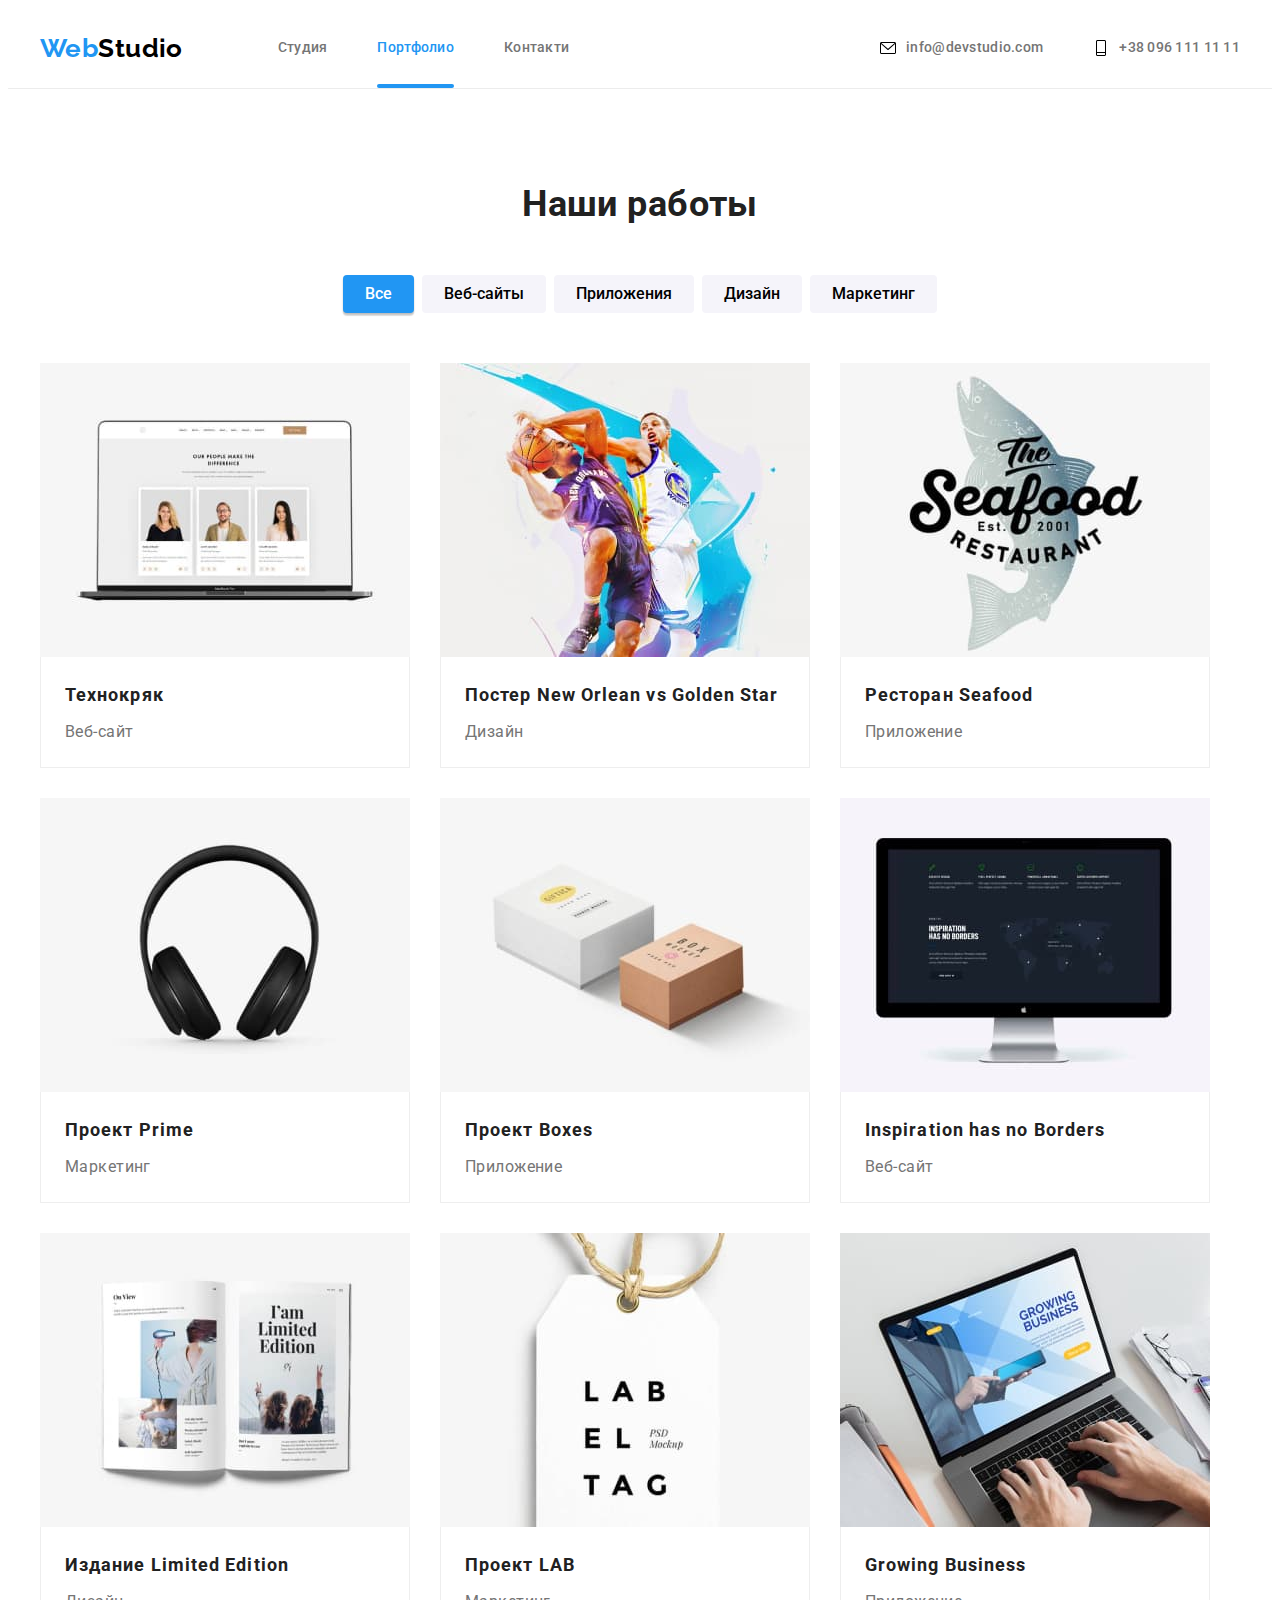
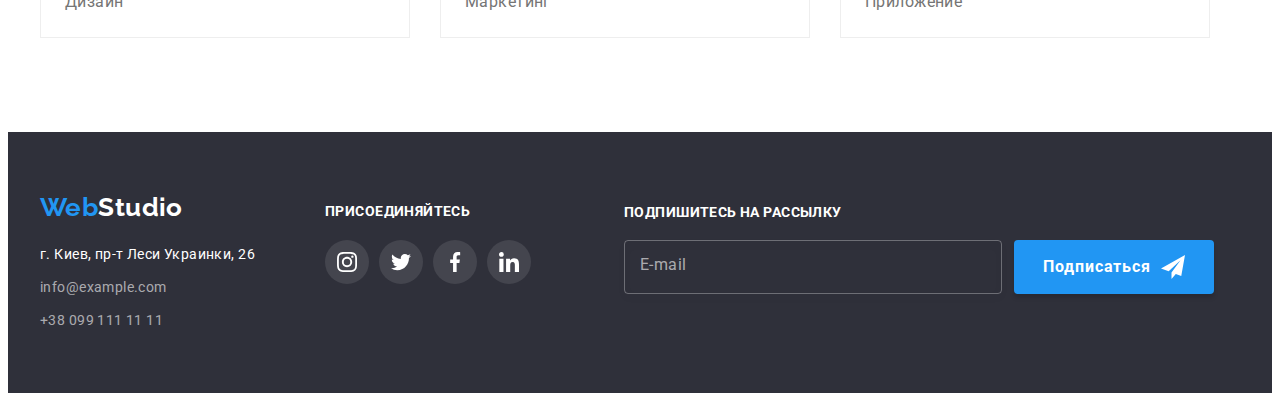
==== portfolio.html @ a78d9d76 "Initial commit" ====
<!DOCTYPE html>
<html lang="ru">
  <head>
    <meta charset="UTF-8" />
    <meta http-equiv="X-UA-Compatible" content="IE=edge" />
    <meta name="viewport" content="width=device-width, initial-scale=1.0" />
    <link rel="preconnect" href="https://fonts.googleapis.com" />
    <link rel="preconnect" href="https://fonts.gstatic.com" crossorigin />
    <link
      href="https://fonts.googleapis.com/css2?family=Raleway:wght@700&family=Roboto:wght@400;500;700;900&display=swap"
      rel="stylesheet"
    />
    <link
      rel="stylesheet"
      href="https://cdnjs.cloudflare.com/ajax/libs/modern-normalize/1.1.0/modern-normalize.min.css"
      integrity="sha512-wpPYUAdjBVSE4KJnH1VR1HeZfpl1ub8YT/NKx4PuQ5NmX2tKuGu6U/JRp5y+Y8XG2tV+wKQpNHVUX03MfMFn9Q=="
      crossorigin="anonymous"
      referrerpolicy="no-referrer"
    />
    <!-- <link rel="stylesheet" href="./css/style.css" /> -->
    <link rel="stylesheet" href="./css/main.min.css" />
    <title>Портфолио</title>
  </head>
  <body>
    <header class="header portfolio-header">
      <div class="container">
        <nav class="menu">
          <a href="./index.html" class="logo"><span class="logo__color">Web</span>Studio</a>
          <ul class="nav__list">
            <li class="nav__item">
              <a href="./index.html" class="nav__link">Студия</a>
            </li>
            <li class="nav__item">
              <a href="./portfolio.html" class="nav__link nav__link-current">Портфолио</a>
            </li>
            <li class="nav__item">
              <a href="/" class="nav__link">Контакти</a>
            </li>
          </ul>
        </nav>
        <ul class="contacts__list">
          <li class="contacts__item">
            <a href="mailto:info@devstudio.com" class="contacts__link">
              <svg class="contacts__icon" width="16" height="16">
                <use href="./images/icons.svg#mail"></use>
              </svg>
              info@devstudio.com
            </a>
          </li>
          <li class="contacts__item">
            <a href="tel:+380961111111" class="contacts__link">
              <svg class="contacts__icon" width="16" height="16">
                <use href="./images/icons.svg#phone"></use>
              </svg>
              +38 096 111 11 11
            </a>
          </li>
        </ul>
      </div>
    </header>
    <main>
      <section class="section portfolio">
        <div class="container">
          <h1 class="potfolio__title potfolio__title-visually-hidden">Наши работы</h1>
          <ul class="filter__list">
            <li class="filter__item">
              <button type="button" class="filter__button filter__button-active">Все</button>
            </li>
            <li class="filter__item">
              <button type="button" class="filter__button">Веб-сайты</button>
            </li>
            <li class="filter__item">
              <button type="button" class="filter__button">Приложения</button>
            </li>
            <li class="filter__item">
              <button type="button" class="filter__button">Дизайн</button>
            </li>
            <li class="filter__item">
              <button type="button" class="filter__button">Маркетинг</button>
            </li>
          </ul>
          <ul class="examples__list">
            <li class="examples__item">
              <a
                href="#"
                target="_blank"
                rel="noopener nofollow noreferrer"
                class="portfolio__link"
              >
                <div class="examples__thumb">
                  <img
                    class="examples__img"
                    src="./images/portfolio-example-item_1.jpg"
                    alt="Технокряк"
                    width="370"
                  />
                  <p class="examples__descr">
                    Ресурс предлагает комплексные предложения с разным уровнем функционала и
                    сервисов. Все это позволит посетителю получить исчерпывающие сведения о компании
                    или частном лице.
                  </p>
                </div>
                <div class="examples__footer">
                  <h2 class="examples__title">Технокряк</h2>
                  <p class="examples__text">Веб-сайт</p>
                </div>
              </a>
            </li>
            <li class="examples__item">
              <a
                href="#"
                target="_blank"
                rel="noopener nofollow noreferrer"
                class="portfolio__link"
              >
                <div class="examples__thumb">
                  <img
                    class="examples__img"
                    src="./images/portfolio-example-item_2.jpg"
                    alt="Постер New Orlean vs Golden Star"
                    width="370"
                  />
                  <p class="examples__descr">
                    Ресурс предлагает комплексные предложения с разным уровнем функционала и
                    сервисов. Все это позволит посетителю получить исчерпывающие сведения о компании
                    или частном лице.
                  </p>
                </div>
                <div class="examples__footer">
                  <h2 class="examples__title">Постер New Orlean vs Golden Star</h2>
                  <p class="examples__text">Дизайн</p>
                </div>
              </a>
            </li>
            <li class="examples__item">
              <a
                href="#"
                target="_blank"
                rel="noopener nofollow noreferrer"
                class="portfolio__link"
              >
                <div class="examples__thumb">
                  <img
                    class="examples__img"
                    src="./images/portfolio-example-item_3.jpg"
                    alt="Ресторан Seafood"
                    width="370"
                  />
                  <p class="examples__descr">
                    Ресурс предлагает комплексные предложения с разным уровнем функционала и
                    сервисов. Все это позволит посетителю получить исчерпывающие сведения о компании
                    или частном лице.
                  </p>
                </div>
                <div class="examples__footer">
                  <h2 class="examples__title">Ресторан Seafood</h2>
                  <p class="examples__text">Приложение</p>
                </div>
              </a>
            </li>
            <li class="examples__item">
              <a
                href="#"
                target="_blank"
                rel="noopener nofollow noreferrer"
                class="portfolio__link"
              >
                <div class="examples__thumb">
                  <img
                    class="examples__img"
                    src="./images/portfolio-example-item_4.jpg"
                    alt="Проект Prime"
                    width="370"
                  />
                  <p class="examples__descr">
                    Ресурс предлагает комплексные предложения с разным уровнем функционала и
                    сервисов. Все это позволит посетителю получить исчерпывающие сведения о компании
                    или частном лице.
                  </p>
                </div>
                <div class="examples__footer">
                  <h2 class="examples__title">Проект Prime</h2>
                  <p class="examples__text">Маркетинг</p>
                </div>
              </a>
            </li>
            <li class="examples__item">
              <a
                href="#"
                target="_blank"
                rel="noopener nofollow noreferrer"
                class="portfolio__link"
              >
                <div class="examples__thumb">
                  <img
                    class="examples__img"
                    src="./images/portfolio-example-item_5.jpg"
                    alt="Проект Boxes"
                    width="370"
                  />
                  <p class="examples__descr">
                    Ресурс предлагает комплексные предложения с разным уровнем функционала и
                    сервисов. Все это позволит посетителю получить исчерпывающие сведения о компании
                    или частном лице.
                  </p>
                </div>
                <div class="examples__footer">
                  <h2 class="examples__title">Проект Boxes</h2>
                  <p class="examples__text">Приложение</p>
                </div>
              </a>
            </li>
            <li class="examples__item">
              <a
                href="#"
                target="_blank"
                rel="noopener nofollow noreferrer"
                class="portfolio__link"
              >
                <div class="examples__thumb">
                  <img
                    class="examples__img"
                    src="./images/portfolio-example-item_6.jpg"
                    alt="Inspiration has no Borders"
                    width="370"
                  />
                  <p class="examples__descr">
                    Ресурс предлагает комплексные предложения с разным уровнем функционала и
                    сервисов. Все это позволит посетителю получить исчерпывающие сведения о компании
                    или частном лице.
                  </p>
                </div>
                <div class="examples__footer">
                  <h2 class="examples__title">Inspiration has no Borders</h2>
                  <p class="examples__text">Веб-сайт</p>
                </div>
              </a>
            </li>
            <li class="examples__item">
              <a
                href="#"
                target="_blank"
                rel="noopener nofollow noreferrer"
                class="portfolio__link"
              >
                <div class="examples__thumb">
                  <img
                    class="examples__img"
                    src="./images/portfolio-example-item_7.jpg"
                    alt="Издание Limited Edition"
                    width="370"
                  />
                  <p class="examples__descr">
                    Ресурс предлагает комплексные предложения с разным уровнем функционала и
                    сервисов. Все это позволит посетителю получить исчерпывающие сведения о компании
                    или частном лице.
                  </p>
                </div>
                <div class="examples__footer">
                  <h2 class="examples__title">Издание Limited Edition</h2>
                  <p class="examples__text">Дизайн</p>
                </div>
              </a>
            </li>
            <li class="examples__item">
              <a
                href="#"
                target="_blank"
                rel="noopener nofollow noreferrer"
                class="portfolio__link"
              >
                <div class="examples__thumb">
                  <img
                    class="examples__img"
                    src="./images/portfolio-example-item_8.jpg"
                    alt="Проект LAB"
                    width="370"
                  />
                  <p class="examples__descr">
                    Ресурс предлагает комплексные предложения с разным уровнем функционала и
                    сервисов. Все это позволит посетителю получить исчерпывающие сведения о компании
                    или частном лице.
                  </p>
                </div>
                <div class="examples__footer">
                  <h2 class="examples__title">Проект LAB</h2>
                  <p class="examples__text">Маркетинг</p>
                </div>
              </a>
            </li>
            <li class="examples__item">
              <a
                href="#"
                target="_blank"
                rel="noopener nofollow noreferrer"
                class="portfolio__link"
              >
                <div class="examples__thumb">
                  <img
                    class="examples__img"
                    src="./images/portfolio-example-item_9.jpg"
                    alt="Growing Business"
                    width="370"
                  />
                  <p class="examples__descr">
                    Ресурс предлагает комплексные предложения с разным уровнем функционала и
                    сервисов. Все это позволит посетителю получить исчерпывающие сведения о компании
                    или частном лице.
                  </p>
                </div>
                <div class="examples__footer">
                  <h2 class="examples__title">Growing Business</h2>
                  <p class="examples__text">Приложение</p>
                </div>
              </a>
            </li>
          </ul>
        </div>
      </section>
    </main>
    <footer class="footer">
      <div class="container">
        <div class="footer-address">
          <a href="./index.html" class="logo"><span class="logo__color">Web</span>Studio</a>
          <address>
            <ul class="footer-contacts__list">
              <li class="footer-contacts__item">
                <a
                  href="https://goo.gl/maps/piqngm7oDQpEDh6u6"
                  target="_blank"
                  rel="noopener nofollow noreferrer"
                  class="footer-contacts__link footer-contacts__link-address"
                >
                  г. Киев, пр-т Леси Украинки, 26</a
                >
              </li>
              <li class="footer-contacts__item">
                <a href="mailto:info@example.com" class="footer-contacts__link footer-mail link"
                  >info@example.com</a
                >
              </li>
              <li class="footer-contacts__item">
                <a href="tel:+380991111111" class="footer-contacts__link footer-phone link"
                  >+38 099 111 11 11</a
                >
              </li>
            </ul>
          </address>
        </div>
        <div class="footer-social">
          <h3 class="footer-social__title">Присоединяйтесь</h3>
          <ul class="footer-social__list">
            <li class="footer-social__item">
              <a
                href="#"
                class="footer-social__link"
                target="_blank"
                rel="noopener nofollow noreferrer"
              >
                <svg class="footer-social__icon" width="20" height="20">
                  <use href="./images/icons.svg#instagram"></use>
                </svg>
              </a>
            </li>
            <li class="footer-social__item">
              <a
                href="#"
                class="footer-social__link"
                target="_blank"
                rel="noopener nofollow noreferrer"
              >
                <svg class="footer-social__icon" width="20" height="20">
                  <use href="./images/icons.svg#twitter"></use>
                </svg>
              </a>
            </li>
            <li class="footer-social__item">
              <a
                href="#"
                class="footer-social__link"
                target="_blank"
                rel="noopener nofollow noreferrer"
              >
                <svg class="footer-social__icon" width="20" height="20">
                  <use href="./images/icons.svg#facebook"></use>
                </svg>
              </a>
            </li>
            <li class="footer-social__item">
              <a
                href="#"
                class="footer-social__link"
                target="_blank"
                rel="noopener nofollow noreferrer"
              >
                <svg class="footer-social__icon" width="20" height="20">
                  <use href="./images/icons.svg#linkedin"></use>
                </svg>
              </a>
            </li>
          </ul>
        </div>
        <div class="footer-subscribe">
          <h3 class="footer-subscribe__title">Подпишитесь на рассылку</h3>
          <form class="subscribe-form">
            <div class="subscribe-box">
              <input
                type="email"
                class="subscribe__input"
                placeholder=" "
                name="email"
                id="email"
                autocomplete="off"
              />
              <label for="email" class="subscribe__label">E-mail</label>
              <button class="subscribe__button" type="submit">
                <span class="subscribe__text">Подписаться</span>
                <svg class="subscribe__icon" width="24" height="24">
                  <use href="./images/icons.svg#telegram"></use>
                </svg>
              </button>
            </div>
          </form>
        </div>
      </div>
    </footer>
  </body>
</html>
---- css/style.css ----
:root {
  --primary-text-color: #212121;
  --secondary-text-color: #757575;
  --background-main-color: #fff;
  --accent-color: #2196f3;
  --white-color: #fff;
}

body {
  font-family: 'Roboto', sans-serif;
  font-size: 14px;
  line-height: 1.14;
  letter-spacing: 0.03em;
  color: var(--primary-text-color);
  background-color: var(--background-main-color);
}
.container {
  width: 1200px;
  padding: 0 15px;
  margin: 0 auto;
}
h1,
h2,
h3,
p,
ul {
  margin: 0;
  padding: 0;
}
img {
  display: block;
}
.link {
  text-decoration: none;
}
.list {
  list-style: none;
}
.btn {
  font-family: 'Roboto', sans-serif;
  font-weight: 700;
  font-size: 16px;
  line-height: 1.88;
  letter-spacing: 0.06em;

  color: var(--white-color);
  background-color: var(--accent-color);

  cursor: pointer;

  box-shadow: 0px 4px 4px rgba(0, 0, 0, 0.15);
  border-radius: 4px;
  border: none;
}
/**************** Header ***************/
.header > .container {
  display: flex;
}

.logo {
  font-family: 'Raleway', sans-serif;
  font-weight: 700;
  font-size: 26px;
  line-height: 1.19;
  color: #000000;
}

.logo span {
  color: var(--accent-color);
}

.menu,
.nav-menu,
.contacts {
  display: flex;
  align-items: center;
}

.contacts {
  margin-left: auto;
}

.nav-menu-item,
.contacts-item {
  list-style: none;
}

.nav-menu-item:not(:first-child),
.contacts-item:not(:first-child) {
  margin-left: 50px;
}

.nav-menu {
  margin-left: 95px;
}

.nav-menu-link {
  font-weight: 500;
  letter-spacing: 0.02em;
  color: inherit;

  display: inline-block;
  padding: 32px 0;
}

.nav-menu .link:hover,
.nav-menu .link:focus,
.contacts .link:hover,
.contacts .link:focus {
  color: var(--accent-color);
  transition: 250ms cubic-bezier(0.4, 0, 0.2, 1);
}
.nav-menu-link.current {
  position: relative;
}
.nav-menu-link.current::after {
  content: '';
  display: block;
  width: 100%;
  height: 4px;
  position: absolute;
  left: 0;
  bottom: 0;
  border-radius: 2px;
  background-color: var(--accent-color);
}

.contacts-link {
  font-weight: 500;
  letter-spacing: 0.02em;
  color: var(--secondary-text-color);

  display: inline-flex;
  padding: 32px 0;
}

.icon-contacts {
  width: 16px;
  height: 16px;
  margin-right: 10px;
}
.contacts .link:hover .icon-contacts,
.contacts .link:focus .icon-contacts {
  fill: var(--accent-color);
  transition: 250ms cubic-bezier(0.4, 0, 0.2, 1);
}

.nav-menu .current {
  color: var(--accent-color);
}
/*********************** Main-Studio ********************** */
.section {
  padding-top: 94px;
  padding-bottom: 94px;
}
/* **** Effective-solutions **** */
.effective-solutions {
  background: linear-gradient(to bottom, rgba(47, 48, 58, 0.4), rgba(47, 48, 58, 0.4)),
    url(../images/effective-solutions.jpg);
  background-repeat: no-repeat;
  background-size: cover;
  max-width: 1600px;

  text-align: center;

  margin: 0 auto;
  padding-top: 200px;
  padding-bottom: 200px;
}

.effective-solutions-title {
  font-weight: 900;
  font-size: 44px;
  line-height: 1.36;

  letter-spacing: 0.06em;
  text-transform: uppercase;

  color: var(--white-color);

  width: 693px;

  margin-bottom: 30px;
  margin-left: auto;
  margin-right: auto;
}

.effective-solutions-btn {
  padding: 10px 32px;
}

/********** our-peculiarities *********/

.visually-hidden {
  position: absolute;
  width: 1px;
  height: 1px;
  margin: -1px;
  border: 0;
  padding: 0;

  white-space: nowrap;
  clip-path: inset(100%);
  clip: rect(0 0 0 0);
  overflow: hidden;
}

.our-peculiarities-item {
  display: flex;
}

.peculiariti {
  list-style: none;
  width: calc((100% - 90px) / 4);
}
.peculiariti:not(:first-child) {
  margin-left: 30px;
}

.peculiariti-box {
  display: flex;
  height: 120px;
  justify-content: center;
  align-items: center;

  background-color: #f5f4fa;

  border-radius: 4px;

  margin-bottom: 30px;
}

.icon-peculiariti {
  width: 70px;
  height: 70px;
}

.peculiariti-title {
  font-size: 14px;
  text-transform: uppercase;

  margin-bottom: 10px;
}

.peculiariti-text {
  line-height: 1.71;
  color: var(--secondary-text-color);
}

/* ******** our-works ******** */
.our-works {
  padding-top: 0;
}

.section-title {
  font-size: 36px;
  line-height: 1.17;
  text-align: center;

  margin-bottom: 50px;
}

.our-works-example {
  list-style: none;
  display: flex;
}

.our-works-example-item {
  width: calc((100% - 60px) / 3);
  margin-right: 30px;
}

.our-works-example-item:nth-child(3n) {
  margin-right: 0;
}
.our-works-thumb {
  position: relative;
}

.our-works-descr {
  font-size: 14px;
  line-height: calc(16 / 14);
  text-align: center;
  text-transform: uppercase;
  padding-top: 27px;
  padding-bottom: 27px;
  color: var(--white-color);
  background-color: rgba(47, 48, 58, 0.8);
  position: absolute;
  width: 100%;
  left: 0;
  bottom: 0;
}

/* ********* our-team ******** */
.team-memders {
  display: flex;
}

.our-team {
  background-color: #f5f4fa;
}

.team-memders-item {
  text-align: center;

  background-color: var(--background-main-color);

  width: calc((100% - 90px) / 4);

  box-shadow: 0px 1px 3px rgba(0, 0, 0, 0.12), 0px 1px 1px rgba(0, 0, 0, 0.14),
    0px 2px 1px rgba(0, 0, 0, 0.2);
  border-radius: 0px 0px 4px 4px;
}

.team-memders-item:not(:first-child) {
  margin-left: 30px;
}

.team-members-item-footer {
  padding: 30px 0;
}

.team-member-name {
  font-weight: 500;
  font-size: 16px;
  line-height: 1.19;

  margin-bottom: 10px;
}

.team-member-profession {
  font-size: 16px;
  line-height: 1.19;
  color: var(--secondary-text-color);

  margin-bottom: 16px;
}

.team-member-social-list {
  display: flex;
  justify-content: center;

  list-style: none;
}

.social-network {
  width: 44px;
  height: 44px;

  border-radius: 50%;
}

.social-network:not(:first-child) {
  margin-left: 10px;
}
.social-network-link {
  display: inline-flex;
  padding: 12px;
  border-radius: inherit;
}

.icon-social-network {
  width: 20px;
  height: 20px;
  fill: #afb1b8;
}

.social-network:hover,
.social-network:focus {
  background-color: var(--accent-color);
  transition: 250ms cubic-bezier(0.4, 0, 0.2, 1);
}
.social-network:hover .icon-social-network,
.social-network:focus .icon-social-network {
  fill: var(--white-color);
  transition: 250ms cubic-bezier(0.4, 0, 0.2, 1);
}

/*************** regular-customers *******************/
.our-customers {
  display: flex;
  list-style: none;
}
.customer {
  border: 1px solid #afb1b8;
  border-radius: 4px;

  width: calc((100% - 150px) / 6);
  height: 92px;
}
.customer > .link {
  display: block;
  padding: 13px 32px;
}

.customer:hover,
.customer:focus {
  border-color: var(--accent-color);
}
.icon-customer {
  width: 106px;
  height: 60px;
  fill: #afb1b8;
}
.customer:hover .icon-customer,
.icon-customer:focus .icon-customer {
  fill: var(--accent-color);
}

.customer:not(:first-child) {
  margin-left: 30px;
}
/* *****************The end Main-studio ************ */

/* ***************** Main portfolio ******************** */
.portfolio-header {
  border-bottom: 1px solid #ececec;
}

.filter-buttons {
  list-style: none;
  display: flex;
  justify-content: center;

  margin-bottom: 50px;
}

.filter-buttons-item:not(:first-child) {
  margin-left: 8px;
}

.filter-button {
  font-family: 'Roboto', sans-serif;
  font-weight: 500;
  font-size: 16px;
  line-height: 1.6;

  background: #f5f4fa;
  border-radius: 4px;
  border: none;

  cursor: pointer;

  padding: 6px 22px;
}

.filter-button:hover,
.filter-buttons:focus {
  color: var(--white-color);
  background-color: var(--accent-color);

  box-shadow: 0px 3px 1px rgba(0, 0, 0, 0.1), 0px 1px 2px rgba(0, 0, 0, 0.08),
    0px 2px 2px rgba(0, 0, 0, 0.12);
  transition: 250ms cubic-bezier(0.4, 0, 0.2, 1);
}

.filter-button.active {
  color: var(--white-color);
  background-color: var(--accent-color);

  box-shadow: 0px 3px 1px rgba(0, 0, 0, 0.1), 0px 1px 2px rgba(0, 0, 0, 0.08),
    0px 2px 2px rgba(0, 0, 0, 0.12);
}

.portfolio-examples {
  list-style: none;

  display: flex;
  flex-wrap: wrap;
}

.portfolio-examples-item:not(:nth-child(3n + 1)) {
  margin-left: 30px;
}
.portfolio-examples-item:not(:nth-last-child(-n + 3)) {
  margin-bottom: 30px;
}

.portfolio-emamples-thumb {
  position: relative;
  overflow: hidden;
  pointer-events: none;
}

.portfolio-examples-descr {
  position: absolute;
  left: 0;
  bottom: 0;
  background: rgba(33, 150, 243, 0.9);
  padding: 63px 24px;

  font-size: 18px;
  line-height: calc(28 / 18);
  color: var(--white-color);

  transform: translateY(100%);
  transition: transform 250ms cubic-bezier(0.4, 0, 0.2, 1);
}

.portfolio-examples-item:hover .portfolio-examples-descr,
.portfolio-examples-item:focus .portfolio-examples-descr {
  transform: translateY(0);
  transition: transform 250ms cubic-bezier(0.4, 0, 0.2, 1);
}

.portfolio-example-item-footer {
  padding: 20px 24px;
  border-left: 1px solid #eeeeee;
  border-right: 1px solid #eeeeee;
  border-bottom: 1px solid #eeeeee;
}

.portfolio-examples-title {
  font-size: 18px;
  line-height: 2;
  letter-spacing: 0.06em;

  color: var(--primary-text-color);

  margin-bottom: 4px;
}
.portfolio-examples-text {
  font-size: 16px;
  line-height: 1.88;

  color: var(--secondary-text-color);
}
.portfolio-examples-item:hover,
.portfolio-examples-item:focus {
  box-shadow: 0px 1px 1px rgba(0, 0, 0, 0.12), 0px 4px 4px rgba(0, 0, 0, 0.06),
    1px 4px 6px rgba(0, 0, 0, 0.16);
  transition: 250ms cubic-bezier(0.4, 0, 0.2, 1);
}

/* ***************** The end Main-portfolio ************ */

/* ********************** Footer ******************** */
.footer {
  color: var(--white-color);
  background-color: #2f303a;

  padding-top: 60px;
  padding-bottom: 60px;
}
.footer-content {
  display: flex;
}

.footer .logo,
.footer .link {
  color: inherit;
}

.footer .logo {
  display: inline-block;
  margin-bottom: 20px;
}

.footer-contacts-item {
  font-style: normal;
  font-weight: 400;
  font-size: 14px;
  line-height: 1.71;
  list-style: none;

  margin-bottom: 9px;
}
.footer-contacts-item:last-child {
  margin-bottom: 0;
}

.footer-contacts-item .footer-mail,
.footer-contacts-item .footer-phone {
  color: rgba(255, 255, 255, 0.6);
}

.footer-contacts-item .footer-mail:hover,
.footer-contacts-item .footer-mail:focus,
.footer-contacts-item .footer-phone:hover,
.footer-contacts-item .footer-phone:focus {
  color: var(--accent-color);
  transition: 250ms cubic-bezier(0.4, 0, 0.2, 1);
}

.footer-social {
  margin-left: 70px;
}

.footer-social-title {
  font-size: 14px;
  line-height: 1.14;
  letter-spacing: 0.03em;
  text-transform: uppercase;

  margin-bottom: 20px;

  padding-top: 12px;
}

.footer-social-list {
  display: flex;
  list-style: none;
}

.footer-social-network {
  width: 44px;
  height: 44px;

  border-radius: 50%;

  background-color: rgba(255, 255, 255, 0.1);
}

.footer-social-network:hover,
.footer-social-network:focus {
  background-color: var(--accent-color);
  transition: 250ms cubic-bezier(0.4, 0, 0.2, 1);
}

.footer-social-network:not(:first-child) {
  margin-left: 10px;
}

.footer-social-link {
  display: inline-flex;
  padding: 12px;
  border-radius: inherit;
}
.icon-footer-social-newtork {
  width: 20px;
  height: 20px;
  fill: var(--white-color);
}

.footer-subscribe-title {
  margin-bottom: 20px;
  font-size: 14px;
  line-height: calc(16 / 14);
  text-transform: uppercase;
}
.subscribe-box {
  display: flex;
  position: relative;
}

.subscribe-label {
  position: absolute;
  top: 15px;
  left: 16px;
  font-size: 16px;
  line-height: 1.25;

  color: rgba(255, 255, 255, 0.6);

  transition: transform 250ms cubic-bezier(0.4, 0, 0.2, 1);
}

.subscribe-form-input {
  border: 1px solid rgba(255, 255, 255, 0.3);
  filter: drop-shadow(0px 4px 4px rgba(0, 0, 0, 0.15));
  border-radius: 4px;

  background-color: transparent;
  width: 358px;
  height: 50px;
  padding-left: 16px;
  color: rgba(255, 255, 255, 0.6);
  outline: none;
}
.subscribe-form-input:focus + .subscribe-label,
.subscribe-form-input:not(:placeholder-shown) + .subscribe-label {
  transform: translate(-16px, -35px);
  transition: transform 250ms cubic-bezier(0.4, 0, 0.2, 1);
}
.subscribe-form-button {
  display: flex;
  justify-content: center;
  align-items: center;

  width: 200px;
  margin-left: 12px;
}
.subscribe-form-icon {
  margin-left: 10px;
  fill: currentColor;
}

/* ------------- Modal ----------- */
.backdrop {
  position: fixed;
  top: 0;
  left: 0;
  width: 100%;
  height: 100%;

  background-color: rgba(0, 0, 0, 0.2);

  transition: 500ms cubic-bezier(0.4, 0, 0.2, 1);
}

.backdrop.is-hidden {
  opacity: 0;
  pointer-events: none;
  visibility: hidden;

  transition: 500ms cubic-bezier(0.4, 0, 0.2, 1);
}
.backdrop.is-hidden .modal {
  transform: translate(-50%, -50%) scale(1.2);
  transition: transform 500ms cubic-bezier(0.4, 0, 0.2, 1);
}
.modal {
  position: absolute;
  top: 50%;
  left: 50%;
  transform: translate(-50%, -50%) scale(1);
  width: 528px;

  background: var(--background-main-color);
  box-shadow: 0px 1px 3px rgba(0, 0, 0, 0.12), 0px 1px 1px rgba(0, 0, 0, 0.14),
    0px 2px 1px rgba(0, 0, 0, 0.2);

  border-radius: 4px;

  transition: transform 500ms cubic-bezier(0.4, 0, 0.2, 1);
  padding: 40px;
}

.close-btn {
  position: absolute;
  right: 8px;
  top: 8px;

  padding: 6px;

  border: 1px solid rgba(0, 0, 0, 0.1);
  border-radius: 50%;
  cursor: pointer;
}
.close-btn:hover,
.close-btn:focus {
  border-color: var(--accent-color);
  fill: var(--accent-color);
  transition: 250ms cubic-bezier(0.4, 0, 0.2, 1);
}
.form-title {
  font-weight: 700;
  font-size: 20px;
  line-height: 23px;
  text-align: center;
  letter-spacing: 0.03em;

  color: #212121;
  margin-bottom: 12px;
}
.form-list {
  display: flex;
  flex-direction: column;
  row-gap: 10px;
}

.form-label {
  font-weight: 400;
  font-size: 12px;
  line-height: calc(14 / 12);
  letter-spacing: 0.01em;

  color: var(--secondary-text-color);
}
.label-text {
  display: block;
  margin-bottom: 4px;
}
.form-item-box {
  position: relative;
}
.form-input {
  outline: none;
  width: 100%;

  color: var(--secondary-text-color);

  border: 1px solid rgba(33, 33, 33, 0.2);
  border-radius: 4px;
  padding-left: 35px;
}

.form-input:focus {
  border-color: var(--accent-color);
}
.form-input:focus + .input-icon {
  fill: var(--accent-color);
}

.form-item-box input {
  height: 40px;
}
.input-icon {
  position: absolute;
  top: 11px;
  left: 12px;
}
.form-textarea {
  padding: 12px 16px;
}
.label-checkbox {
  display: flex;
  align-items: center;

  font-size: 14px;
  line-height: 1.71;

  color: var(--secondary-text-color);

  margin-bottom: 30px;
}
.checkbox-icon {
  display: inline-block;
  width: 16px;
  height: 15px;

  border: 2px solid var(--primary-text-color);
  border-radius: 2px;

  margin-right: 8px;
}
.checkbox-item:checked + .checkbox-icon {
  background-color: var(--accent-color);
  background-image: url(../images/check.svg);
  border-color: var(--accent-color);

  /* ------- або з цими стилями------ */
  /* background-repeat: no-repeat; */
  /* background-position: top 2px left 2px; */
  /* /* background-origin: border-box; */
}

.modal-btn {
  display: block;
  padding: 10px 55px;
  margin: 0 auto;
}
.checkbox-link {
  display: inline-block;
  margin-left: 4px;

  color: var(--accent-color);
}
---- css/main.min.css ----
.modal-form__btn-submit,.subscribe__button,.solutions__btn{font-family:"Roboto",sans-serif;font-weight:700;font-size:16px;line-height:1.88;letter-spacing:.06em;color:#fff;background-color:#2196f3;cursor:pointer;box-shadow:0px 4px 4px rgba(0,0,0,.15);border-radius:4px;border:none}.footer .logo,.logo{font-family:"Raleway",sans-serif;font-weight:700;font-size:26px;line-height:1.19;color:#000}.label-checkbox__item-visually-hidden,.peculiarities__title-visually-hidden{position:absolute;width:1px;height:1px;margin:-1px;border:0;padding:0;white-space:nowrap;clip-path:inset(100%);clip:rect(0 0 0 0);overflow:hidden}h1,h2,h3,p,ul{margin:0;padding:0}img{display:block}ul,a{text-decoration:none}ul{list-style:none}body{font-family:"Roboto",sans-serif;font-size:14px;line-height:1.14;letter-spacing:.03em;color:#212121;background-color:#fff}.container{width:1200px;padding:0 15px;margin:0 auto}.section{padding-top:94px;padding-bottom:94px}.header>.container{display:flex}.logo__color{color:#2196f3}.menu,.nav__list,.contacts__list{display:flex;align-items:center}.nav__list,.contacts__list{gap:50px}.nav__list{margin-left:95px}.contacts__list{margin-left:auto}.nav__link,.contacts__link{font-weight:500;letter-spacing:.02em;color:#757575;display:inline-flex;padding:32px 0;transition:color 250ms cubic-bezier(0.4, 0, 0.2, 1)}.nav__link:hover,.nav__link:focus,.contacts__link:hover,.contacts__link:focus{color:#2196f3}.nav__link:hover .contacts__icon,.nav__link:focus .contacts__icon,.contacts__link:hover .contacts__icon,.contacts__link:focus .contacts__icon{fill:currentColor}.nav__link-current{position:relative;color:#2196f3}.nav__link-current::after{content:"";display:block;width:100%;height:4px;position:absolute;left:0;bottom:0;border-radius:2px;background-color:#2196f3}.contacts__icon{margin-right:10px;transition:fill 250ms cubic-bezier(0.4, 0, 0.2, 1)}.solutions{background:linear-gradient(to bottom, rgba(47, 48, 58, 0.4), rgba(47, 48, 58, 0.4)),url(../images/effective-solutions.jpg);background-repeat:no-repeat;background-size:cover;max-width:1600px;text-align:center;margin:0 auto;padding-top:200px;padding-bottom:200px}.solutions__title{font-weight:900;font-size:44px;line-height:1.36;letter-spacing:.06em;text-transform:uppercase;color:#fff;width:693px;margin-bottom:30px;margin-left:auto;margin-right:auto}.solutions__btn{padding:10px 32px}.peculiarities__list{display:flex;gap:30px}.peculiarities__item{width:calc((100% - 90px)/4)}.peculiarities__box{display:flex;height:120px;justify-content:center;align-items:center;background-color:#f5f4fa;border-radius:4px;margin-bottom:30px}.peculiarities__icon{width:70px;height:70px}.peculiarities__subtitle{font-size:14px;text-transform:uppercase;margin-bottom:10px}.peculiarities__text{line-height:1.71;color:#757575}.works{padding-top:0}.works__title{font-size:36px;line-height:1.17;text-align:center;margin-bottom:50px}.works__list{display:flex;gap:30px}.works__item{width:calc((100% - 60px)/3)}.works__thumb{position:relative}.works__descr{font-size:14px;line-height:1.1428571429;text-align:center;text-transform:uppercase;padding-top:27px;padding-bottom:27px;color:#fff;background-color:rgba(47,48,58,.8);position:absolute;width:100%;left:0;bottom:0}.team{background-color:#f5f4fa}.team__title{font-size:36px;line-height:1.17;text-align:center;margin-bottom:50px}.team__list{display:flex;gap:30px}.team__item{text-align:center;background-color:#fff;width:calc((100% - 90px)/4);box-shadow:0px 1px 3px rgba(0,0,0,.12),0px 1px 1px rgba(0,0,0,.14),0px 2px 1px rgba(0,0,0,.2);border-radius:0px 0px 4px 4px}.team__footer{padding:30px 0}.team__name{font-weight:500;font-size:16px;line-height:1.19;margin-bottom:10px}.team__profession{font-size:16px;line-height:1.19;color:#757575;margin-bottom:16px}.social__list{display:flex;justify-content:center;gap:10px}.social__item{display:flex}.social__link{display:inline-flex;justify-content:center;align-items:center;width:44px;height:44px;border-radius:50%;transition:background-color 250ms cubic-bezier(0.4, 0, 0.2, 1)}.social__link:hover,.social__link:focus{background-color:#2196f3}.social__link:hover .social__icon,.social__link:focus .social__icon{fill:#fff}.social__icon{fill:#afb1b8;transition:fill 250ms cubic-bezier(0.4, 0, 0.2, 1)}.customers{display:flex}.customers__title{font-size:36px;line-height:1.17;text-align:center;margin-bottom:50px}.customers__list{display:flex;gap:30px}.customers__item{width:calc((100% - 150px)/6)}.customers__link{display:block;padding:13px 32px;border:1px solid #afb1b8;border-radius:4px;transition:border-color 250ms cubic-bezier(0.4, 0, 0.2, 1)}.customers__link:hover{border-color:#2196f3}.customers__link:hover .customers__icon{fill:#2196f3}.customers__icon{width:106px;height:60px;fill:#afb1b8;transition:fill 250ms cubic-bezier(0.4, 0, 0.2, 1)}.footer{color:#fff;background-color:#2f303a;padding-top:60px;padding-bottom:60px}.footer>.container{display:flex}.footer .logo{display:inline-block;margin-bottom:20px;color:inherit}address{font-style:normal}.footer-contacts__item{font-style:normal;font-weight:400;font-size:14px;line-height:1.71;list-style:none;margin-bottom:9px}.footer-contacts__item:last-child{margin-bottom:0}.footer-contacts__link{color:rgba(255,255,255,.6)}.footer-contacts__link-address{color:inherit}.footer-social{margin-left:70px}.footer-social__title{font-size:14px;line-height:1.14;letter-spacing:.03em;text-transform:uppercase;margin-bottom:20px;padding-top:12px}.footer-social__list{display:flex;gap:10px}.footer-social__link{display:inline-flex;width:44px;height:44px;justify-content:center;align-items:center;border-radius:50%;background-color:rgba(255,255,255,.1);transition:background-color 250ms cubic-bezier(0.4, 0, 0.2, 1)}.footer-social__link:hover,.footer-social__link:focus{background-color:#2196f3}.footer-social__icon{width:20px;height:20px;fill:#fff}.footer-subscribe{margin-left:93px;padding-top:12px}.footer-subscribe__title{margin-bottom:20px;font-size:14px;line-height:1.1428571429;text-transform:uppercase}.subscribe-box{display:flex;position:relative}.subscribe__input{border:1px solid rgba(255,255,255,.3);filter:drop-shadow(0px 4px 4px rgba(0, 0, 0, 0.15));border-radius:4px;background-color:rgba(0,0,0,0);width:358px;height:50px;padding-left:16px;color:rgba(255,255,255,.6);outline:none}.subscribe__input:focus+.subscribe__label,.subscribe__input:not(:placeholder-shown)+.subscribe__label{transform:translate(-16px, -35px)}.subscribe__label{position:absolute;top:15px;left:16px;font-size:16px;line-height:1.25;color:rgba(255,255,255,.6);transition:transform 250ms cubic-bezier(0.4, 0, 0.2, 1)}.subscribe__button{display:flex;justify-content:center;align-items:center;width:200px;margin-left:12px}.subscribe__icon{margin-left:10px;fill:currentColor}.backdrop{position:fixed;top:0;left:0;width:100%;height:100%;background-color:rgba(0,0,0,.2);transition:background-color 250ms cubic-bezier(0.4, 0, 0.2, 1),opacity 250ms cubic-bezier(0.4, 0, 0.2, 1),visibility 250ms cubic-bezier(0.4, 0, 0.2, 1)}.backdrop.is-hidden{opacity:0;pointer-events:none;visibility:hidden}.backdrop.is-hidden .modal{transform:translate(-50%, -50%) scale(1.2)}.modal{position:absolute;top:50%;left:50%;transform:translate(-50%, -50%) scale(1);width:528px;background:#fff;box-shadow:0px 1px 3px rgba(0,0,0,.12),0px 1px 1px rgba(0,0,0,.14),0px 2px 1px rgba(0,0,0,.2);border-radius:4px;padding:40px;transition:transform 250ms cubic-bezier(0.4, 0, 0.2, 1)}.modal__btn-close{position:absolute;right:8px;top:8px;padding:6px;border:1px solid rgba(0,0,0,.1);border-radius:50%;cursor:pointer;transition:border-color 250ms cubic-bezier(0.4, 0, 0.2, 1),fill 250ms cubic-bezier(0.4, 0, 0.2, 1)}.modal__btn-close:hover,.modal__btn-close:focus{border-color:#2196f3;fill:#2196f3}.form__title{font-weight:700;font-size:20px;line-height:23px;text-align:center;letter-spacing:.03em;color:#212121;margin-bottom:12px}.modal-form__list{display:flex;flex-direction:column;row-gap:10px}.modal-form__label{font-weight:400;font-size:12px;line-height:1.1666666667;letter-spacing:.01em;color:#757575}.modal-label__text{display:block;margin-bottom:4px}.modal-form__item-box{display:block;position:relative}.modal-form__input,.modal-form__textarea{outline:none;width:100%;height:40px;color:#757575;border:1px solid rgba(33,33,33,.2);border-radius:4px;padding-left:35px;transition:border-color #2196f3,fill #2196f3}.modal-form__input:focus,.modal-form__input:focus+.modal-form__icon,.modal-form__textarea:focus,.modal-form__textarea:focus+.modal-form__icon{border-color:#2196f3;fill:#2196f3}.modal-form__icon{position:absolute;top:11px;left:12px}.modal-form__textarea{padding:12px 16px;height:120px}.label-checkbox{display:flex;align-items:center;justify-content:center;font-size:14px;line-height:1.71;color:#757575;margin-bottom:30px}.label-checkbox__icon{display:inline-block;width:16px;height:15px;border:2px solid #212121;border-radius:2px;margin-right:8px}.label-checkbox__item:checked+.label-checkbox__icon{background-color:#2196f3;background-image:url(../images/check.svg);border-color:#2196f3}.label-checkbox__link{display:inline-block;margin-left:4px;color:#2196f3;text-decoration:underline}.modal-form__btn-submit{display:block;padding:10px 55px;margin:0 auto}.portfolio{border-top:1px solid #ececec}.potfolio__title{font-size:36px;line-height:1.17;text-align:center;margin-bottom:50px}.filter__list{list-style:none;display:flex;justify-content:center;gap:8px;margin-bottom:50px}.filter__button{font-family:"Roboto",sans-serif;font-weight:500;font-size:16px;line-height:1.6;background:#f5f4fa;border-radius:4px;border:none;cursor:pointer;padding:6px 22px}.filter__button:hover,.filter__button:focus{color:#fff;background-color:#2196f3;box-shadow:0px 3px 1px rgba(0,0,0,.1),0px 1px 2px rgba(0,0,0,.08),0px 2px 2px rgba(0,0,0,.12);transition:color 250ms cubic-bezier(0.4, 0, 0.2, 1),background-color 250ms cubic-bezier(0.4, 0, 0.2, 1)}.filter__button-active{color:#fff;background-color:#2196f3;box-shadow:0px 3px 1px rgba(0,0,0,.1),0px 1px 2px rgba(0,0,0,.08),0px 2px 2px rgba(0,0,0,.12)}.examples__list{display:flex;flex-wrap:wrap;gap:30px}.examples__item{transition:box-shadow 250ms cubic-bezier(0.4, 0, 0.2, 1)}.examples__item:hover,.examples__item:focus{box-shadow:0px 1px 1px rgba(0,0,0,.12),0px 4px 4px rgba(0,0,0,.06),1px 4px 6px rgba(0,0,0,.16);transition:box-shadow 250ms cubic-bezier(0.4, 0, 0.2, 1)}.examples__item:hover .examples__descr,.examples__item:focus .examples__descr{transform:translateY(0);transition:transform 250ms cubic-bezier(0.4, 0, 0.2, 1)}.examples__thumb{position:relative;overflow:hidden;pointer-events:none}.examples__descr{position:absolute;left:0;bottom:0;background:rgba(33,150,243,.9);padding:63px 24px;font-size:18px;line-height:1.5555555556;color:#fff;transform:translateY(101%);transition:transform 250ms cubic-bezier(0.4, 0, 0.2, 1)}.examples__footer{padding:20px 24px;border-left:1px solid #eee;border-right:1px solid #eee;border-bottom:1px solid #eee}.examples__title{font-size:18px;line-height:2;letter-spacing:.06em;color:#212121;margin-bottom:4px}.examples__text{font-size:16px;line-height:1.88;color:#757575}/*# sourceMappingURL=main.min.css.map */
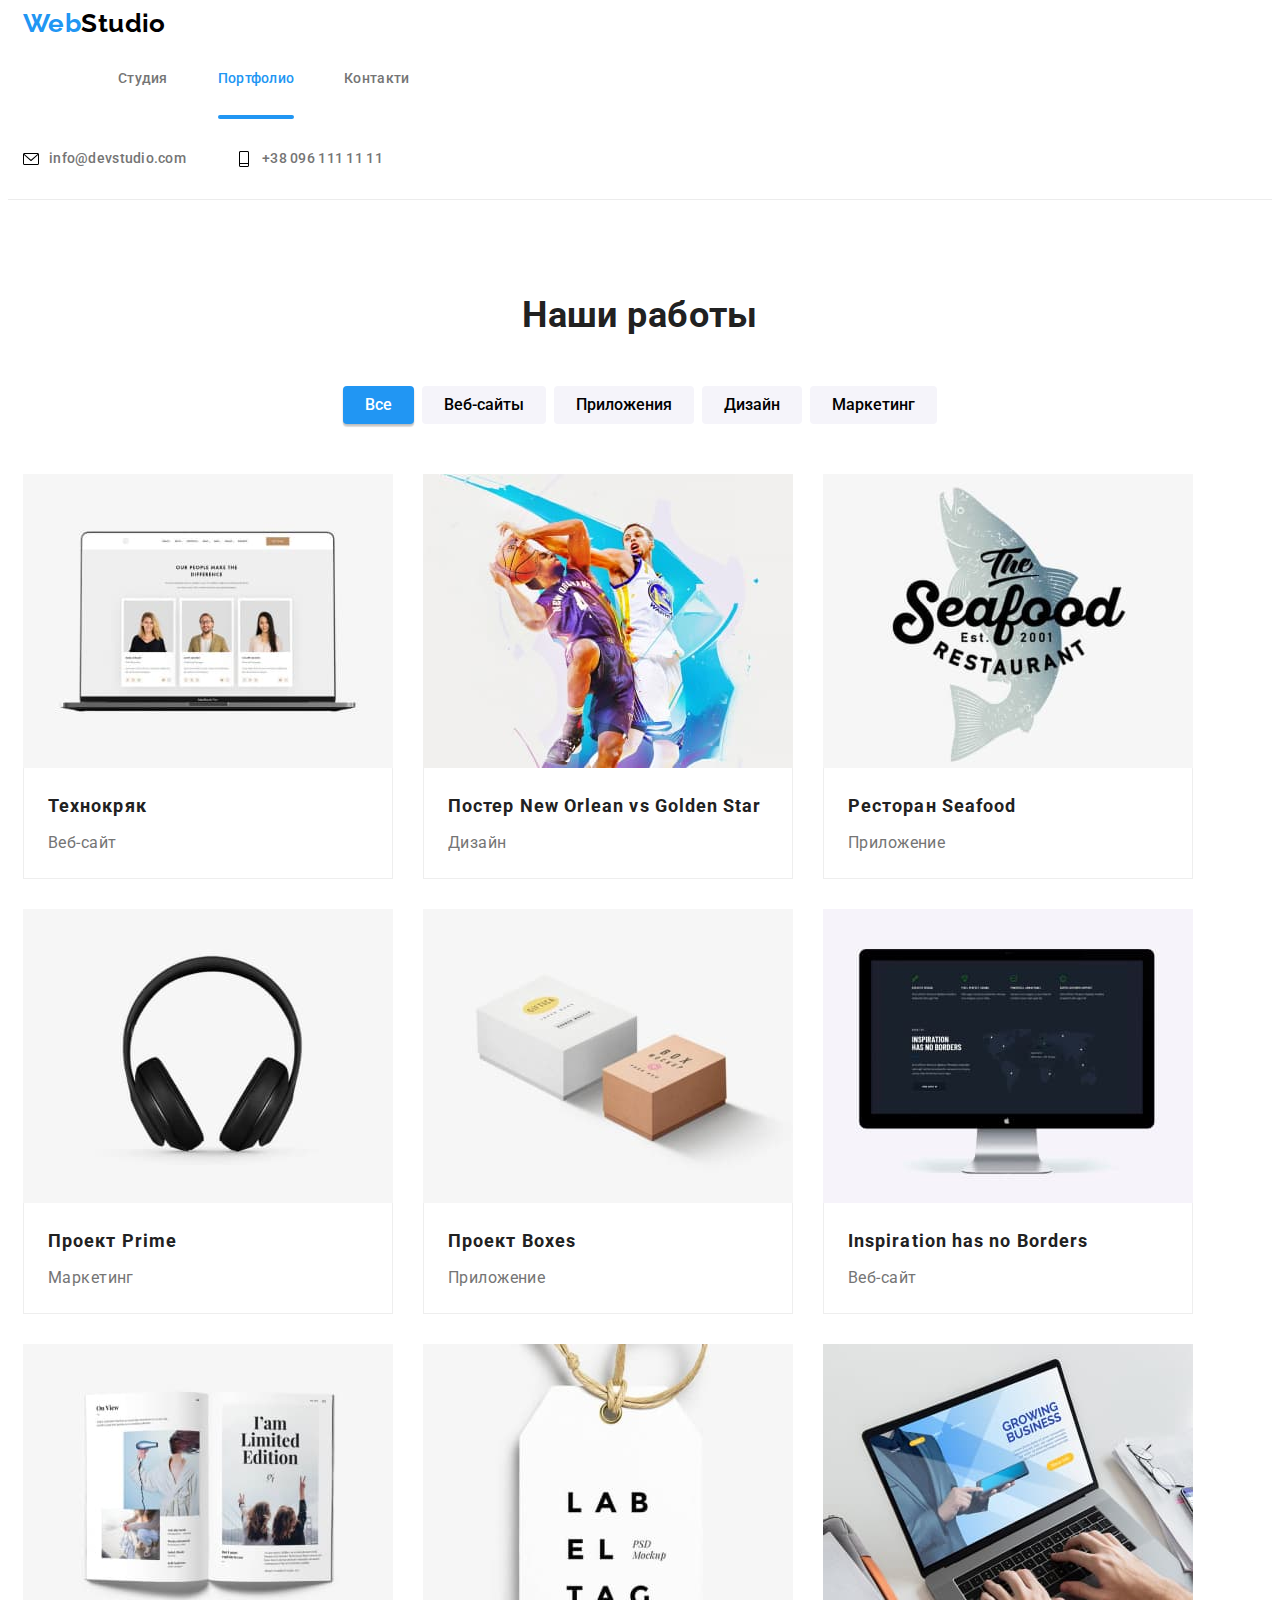
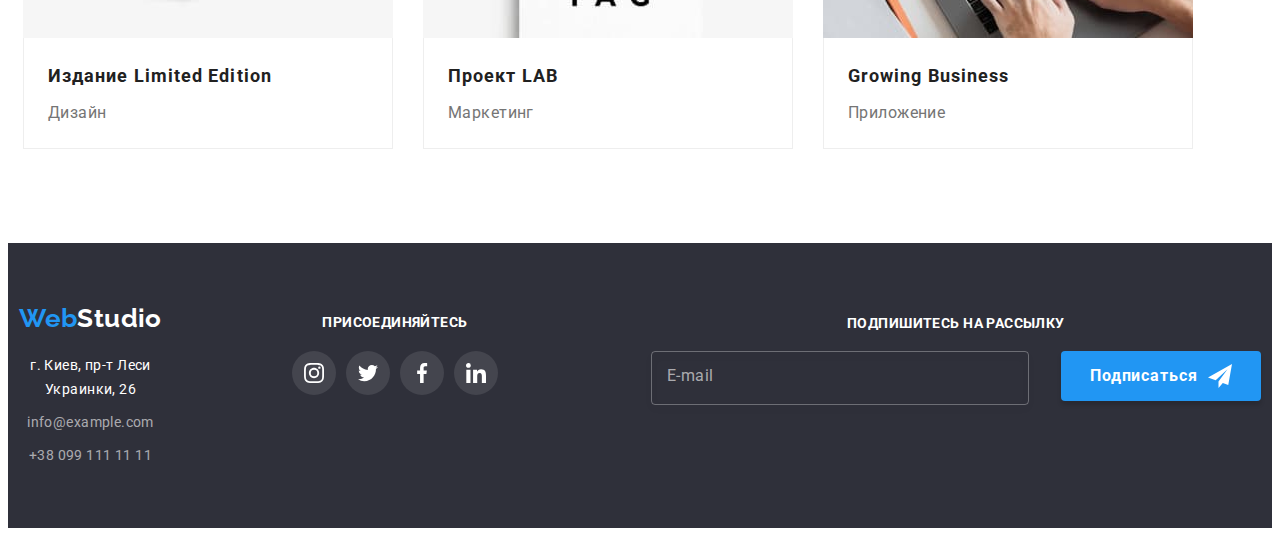
==== commit e5d75427: "add some classes and ruls for media screen" ====
--- a/portfolio.html
+++ b/portfolio.html
@@ -319,9 +319,11 @@
       </section>
     </main>
     <footer class="footer">
-      <div class="container">
+      <div class="container footer__container">
         <div class="footer-address">
-          <a href="./index.html" class="logo"><span class="logo__color">Web</span>Studio</a>
+          <a href="./index.html" class="logo footer__logo"
+            ><span class="logo__color">Web</span>Studio</a
+          >
           <address>
             <ul class="footer-contacts__list">
               <li class="footer-contacts__item">
--- a/css/main.min.css
+++ b/css/main.min.css
@@ -1 +1 @@
-.modal-form__btn-submit,.subscribe__button,.solutions__btn{font-family:"Roboto",sans-serif;font-weight:700;font-size:16px;line-height:1.88;letter-spacing:.06em;color:#fff;background-color:#2196f3;cursor:pointer;box-shadow:0px 4px 4px rgba(0,0,0,.15);border-radius:4px;border:none}.footer .logo,.logo{font-family:"Raleway",sans-serif;font-weight:700;font-size:26px;line-height:1.19;color:#000}.label-checkbox__item-visually-hidden,.peculiarities__title-visually-hidden{position:absolute;width:1px;height:1px;margin:-1px;border:0;padding:0;white-space:nowrap;clip-path:inset(100%);clip:rect(0 0 0 0);overflow:hidden}h1,h2,h3,p,ul{margin:0;padding:0}img{display:block}ul,a{text-decoration:none}ul{list-style:none}body{font-family:"Roboto",sans-serif;font-size:14px;line-height:1.14;letter-spacing:.03em;color:#212121;background-color:#fff}.container{width:1200px;padding:0 15px;margin:0 auto}.section{padding-top:94px;padding-bottom:94px}.header>.container{display:flex}.logo__color{color:#2196f3}.menu,.nav__list,.contacts__list{display:flex;align-items:center}.nav__list,.contacts__list{gap:50px}.nav__list{margin-left:95px}.contacts__list{margin-left:auto}.nav__link,.contacts__link{font-weight:500;letter-spacing:.02em;color:#757575;display:inline-flex;padding:32px 0;transition:color 250ms cubic-bezier(0.4, 0, 0.2, 1)}.nav__link:hover,.nav__link:focus,.contacts__link:hover,.contacts__link:focus{color:#2196f3}.nav__link:hover .contacts__icon,.nav__link:focus .contacts__icon,.contacts__link:hover .contacts__icon,.contacts__link:focus .contacts__icon{fill:currentColor}.nav__link-current{position:relative;color:#2196f3}.nav__link-current::after{content:"";display:block;width:100%;height:4px;position:absolute;left:0;bottom:0;border-radius:2px;background-color:#2196f3}.contacts__icon{margin-right:10px;transition:fill 250ms cubic-bezier(0.4, 0, 0.2, 1)}.solutions{background:linear-gradient(to bottom, rgba(47, 48, 58, 0.4), rgba(47, 48, 58, 0.4)),url(../images/effective-solutions.jpg);background-repeat:no-repeat;background-size:cover;max-width:1600px;text-align:center;margin:0 auto;padding-top:200px;padding-bottom:200px}.solutions__title{font-weight:900;font-size:44px;line-height:1.36;letter-spacing:.06em;text-transform:uppercase;color:#fff;width:693px;margin-bottom:30px;margin-left:auto;margin-right:auto}.solutions__btn{padding:10px 32px}.peculiarities__list{display:flex;gap:30px}.peculiarities__item{width:calc((100% - 90px)/4)}.peculiarities__box{display:flex;height:120px;justify-content:center;align-items:center;background-color:#f5f4fa;border-radius:4px;margin-bottom:30px}.peculiarities__icon{width:70px;height:70px}.peculiarities__subtitle{font-size:14px;text-transform:uppercase;margin-bottom:10px}.peculiarities__text{line-height:1.71;color:#757575}.works{padding-top:0}.works__title{font-size:36px;line-height:1.17;text-align:center;margin-bottom:50px}.works__list{display:flex;gap:30px}.works__item{width:calc((100% - 60px)/3)}.works__thumb{position:relative}.works__descr{font-size:14px;line-height:1.1428571429;text-align:center;text-transform:uppercase;padding-top:27px;padding-bottom:27px;color:#fff;background-color:rgba(47,48,58,.8);position:absolute;width:100%;left:0;bottom:0}.team{background-color:#f5f4fa}.team__title{font-size:36px;line-height:1.17;text-align:center;margin-bottom:50px}.team__list{display:flex;gap:30px}.team__item{text-align:center;background-color:#fff;width:calc((100% - 90px)/4);box-shadow:0px 1px 3px rgba(0,0,0,.12),0px 1px 1px rgba(0,0,0,.14),0px 2px 1px rgba(0,0,0,.2);border-radius:0px 0px 4px 4px}.team__footer{padding:30px 0}.team__name{font-weight:500;font-size:16px;line-height:1.19;margin-bottom:10px}.team__profession{font-size:16px;line-height:1.19;color:#757575;margin-bottom:16px}.social__list{display:flex;justify-content:center;gap:10px}.social__item{display:flex}.social__link{display:inline-flex;justify-content:center;align-items:center;width:44px;height:44px;border-radius:50%;transition:background-color 250ms cubic-bezier(0.4, 0, 0.2, 1)}.social__link:hover,.social__link:focus{background-color:#2196f3}.social__link:hover .social__icon,.social__link:focus .social__icon{fill:#fff}.social__icon{fill:#afb1b8;transition:fill 250ms cubic-bezier(0.4, 0, 0.2, 1)}.customers{display:flex}.customers__title{font-size:36px;line-height:1.17;text-align:center;margin-bottom:50px}.customers__list{display:flex;gap:30px}.customers__item{width:calc((100% - 150px)/6)}.customers__link{display:block;padding:13px 32px;border:1px solid #afb1b8;border-radius:4px;transition:border-color 250ms cubic-bezier(0.4, 0, 0.2, 1)}.customers__link:hover{border-color:#2196f3}.customers__link:hover .customers__icon{fill:#2196f3}.customers__icon{width:106px;height:60px;fill:#afb1b8;transition:fill 250ms cubic-bezier(0.4, 0, 0.2, 1)}.footer{color:#fff;background-color:#2f303a;padding-top:60px;padding-bottom:60px}.footer>.container{display:flex}.footer .logo{display:inline-block;margin-bottom:20px;color:inherit}address{font-style:normal}.footer-contacts__item{font-style:normal;font-weight:400;font-size:14px;line-height:1.71;list-style:none;margin-bottom:9px}.footer-contacts__item:last-child{margin-bottom:0}.footer-contacts__link{color:rgba(255,255,255,.6)}.footer-contacts__link-address{color:inherit}.footer-social{margin-left:70px}.footer-social__title{font-size:14px;line-height:1.14;letter-spacing:.03em;text-transform:uppercase;margin-bottom:20px;padding-top:12px}.footer-social__list{display:flex;gap:10px}.footer-social__link{display:inline-flex;width:44px;height:44px;justify-content:center;align-items:center;border-radius:50%;background-color:rgba(255,255,255,.1);transition:background-color 250ms cubic-bezier(0.4, 0, 0.2, 1)}.footer-social__link:hover,.footer-social__link:focus{background-color:#2196f3}.footer-social__icon{width:20px;height:20px;fill:#fff}.footer-subscribe{margin-left:93px;padding-top:12px}.footer-subscribe__title{margin-bottom:20px;font-size:14px;line-height:1.1428571429;text-transform:uppercase}.subscribe-box{display:flex;position:relative}.subscribe__input{border:1px solid rgba(255,255,255,.3);filter:drop-shadow(0px 4px 4px rgba(0, 0, 0, 0.15));border-radius:4px;background-color:rgba(0,0,0,0);width:358px;height:50px;padding-left:16px;color:rgba(255,255,255,.6);outline:none}.subscribe__input:focus+.subscribe__label,.subscribe__input:not(:placeholder-shown)+.subscribe__label{transform:translate(-16px, -35px)}.subscribe__label{position:absolute;top:15px;left:16px;font-size:16px;line-height:1.25;color:rgba(255,255,255,.6);transition:transform 250ms cubic-bezier(0.4, 0, 0.2, 1)}.subscribe__button{display:flex;justify-content:center;align-items:center;width:200px;margin-left:12px}.subscribe__icon{margin-left:10px;fill:currentColor}.backdrop{position:fixed;top:0;left:0;width:100%;height:100%;background-color:rgba(0,0,0,.2);transition:background-color 250ms cubic-bezier(0.4, 0, 0.2, 1),opacity 250ms cubic-bezier(0.4, 0, 0.2, 1),visibility 250ms cubic-bezier(0.4, 0, 0.2, 1)}.backdrop.is-hidden{opacity:0;pointer-events:none;visibility:hidden}.backdrop.is-hidden .modal{transform:translate(-50%, -50%) scale(1.2)}.modal{position:absolute;top:50%;left:50%;transform:translate(-50%, -50%) scale(1);width:528px;background:#fff;box-shadow:0px 1px 3px rgba(0,0,0,.12),0px 1px 1px rgba(0,0,0,.14),0px 2px 1px rgba(0,0,0,.2);border-radius:4px;padding:40px;transition:transform 250ms cubic-bezier(0.4, 0, 0.2, 1)}.modal__btn-close{position:absolute;right:8px;top:8px;padding:6px;border:1px solid rgba(0,0,0,.1);border-radius:50%;cursor:pointer;transition:border-color 250ms cubic-bezier(0.4, 0, 0.2, 1),fill 250ms cubic-bezier(0.4, 0, 0.2, 1)}.modal__btn-close:hover,.modal__btn-close:focus{border-color:#2196f3;fill:#2196f3}.form__title{font-weight:700;font-size:20px;line-height:23px;text-align:center;letter-spacing:.03em;color:#212121;margin-bottom:12px}.modal-form__list{display:flex;flex-direction:column;row-gap:10px}.modal-form__label{font-weight:400;font-size:12px;line-height:1.1666666667;letter-spacing:.01em;color:#757575}.modal-label__text{display:block;margin-bottom:4px}.modal-form__item-box{display:block;position:relative}.modal-form__input,.modal-form__textarea{outline:none;width:100%;height:40px;color:#757575;border:1px solid rgba(33,33,33,.2);border-radius:4px;padding-left:35px;transition:border-color #2196f3,fill #2196f3}.modal-form__input:focus,.modal-form__input:focus+.modal-form__icon,.modal-form__textarea:focus,.modal-form__textarea:focus+.modal-form__icon{border-color:#2196f3;fill:#2196f3}.modal-form__icon{position:absolute;top:11px;left:12px}.modal-form__textarea{padding:12px 16px;height:120px}.label-checkbox{display:flex;align-items:center;justify-content:center;font-size:14px;line-height:1.71;color:#757575;margin-bottom:30px}.label-checkbox__icon{display:inline-block;width:16px;height:15px;border:2px solid #212121;border-radius:2px;margin-right:8px}.label-checkbox__item:checked+.label-checkbox__icon{background-color:#2196f3;background-image:url(../images/check.svg);border-color:#2196f3}.label-checkbox__link{display:inline-block;margin-left:4px;color:#2196f3;text-decoration:underline}.modal-form__btn-submit{display:block;padding:10px 55px;margin:0 auto}.portfolio{border-top:1px solid #ececec}.potfolio__title{font-size:36px;line-height:1.17;text-align:center;margin-bottom:50px}.filter__list{list-style:none;display:flex;justify-content:center;gap:8px;margin-bottom:50px}.filter__button{font-family:"Roboto",sans-serif;font-weight:500;font-size:16px;line-height:1.6;background:#f5f4fa;border-radius:4px;border:none;cursor:pointer;padding:6px 22px}.filter__button:hover,.filter__button:focus{color:#fff;background-color:#2196f3;box-shadow:0px 3px 1px rgba(0,0,0,.1),0px 1px 2px rgba(0,0,0,.08),0px 2px 2px rgba(0,0,0,.12);transition:color 250ms cubic-bezier(0.4, 0, 0.2, 1),background-color 250ms cubic-bezier(0.4, 0, 0.2, 1)}.filter__button-active{color:#fff;background-color:#2196f3;box-shadow:0px 3px 1px rgba(0,0,0,.1),0px 1px 2px rgba(0,0,0,.08),0px 2px 2px rgba(0,0,0,.12)}.examples__list{display:flex;flex-wrap:wrap;gap:30px}.examples__item{transition:box-shadow 250ms cubic-bezier(0.4, 0, 0.2, 1)}.examples__item:hover,.examples__item:focus{box-shadow:0px 1px 1px rgba(0,0,0,.12),0px 4px 4px rgba(0,0,0,.06),1px 4px 6px rgba(0,0,0,.16);transition:box-shadow 250ms cubic-bezier(0.4, 0, 0.2, 1)}.examples__item:hover .examples__descr,.examples__item:focus .examples__descr{transform:translateY(0);transition:transform 250ms cubic-bezier(0.4, 0, 0.2, 1)}.examples__thumb{position:relative;overflow:hidden;pointer-events:none}.examples__descr{position:absolute;left:0;bottom:0;background:rgba(33,150,243,.9);padding:63px 24px;font-size:18px;line-height:1.5555555556;color:#fff;transform:translateY(101%);transition:transform 250ms cubic-bezier(0.4, 0, 0.2, 1)}.examples__footer{padding:20px 24px;border-left:1px solid #eee;border-right:1px solid #eee;border-bottom:1px solid #eee}.examples__title{font-size:18px;line-height:2;letter-spacing:.06em;color:#212121;margin-bottom:4px}.examples__text{font-size:16px;line-height:1.88;color:#757575}/*# sourceMappingURL=main.min.css.map */+.modal-form__btn-submit,.subscribe__button,.solutions__btn{font-family:"Roboto",sans-serif;font-weight:700;font-size:16px;line-height:1.88;letter-spacing:.06em;color:#fff;background-color:#2196f3;cursor:pointer;box-shadow:0px 4px 4px rgba(0,0,0,.15);border-radius:4px;border:none}.footer__logo,.logo{font-family:"Raleway",sans-serif;font-weight:700;font-size:26px;line-height:1.19;color:#000}.label-checkbox__item-visually-hidden,.peculiarities__title-visually-hidden{position:absolute;width:1px;height:1px;margin:-1px;border:0;padding:0;white-space:nowrap;clip-path:inset(100%);clip:rect(0 0 0 0);overflow:hidden}.customers__title,.team__title{font-size:28px;line-height:1.1785714286;text-align:center;margin-bottom:30px}h1,h2,h3,p,ul{margin:0;padding:0}img{display:block}ul,a{text-decoration:none}ul{list-style:none}body{font-family:"Roboto",sans-serif;font-size:14px;line-height:1.14;letter-spacing:.03em;color:#212121;background-color:#fff}.container{padding:0 15px;margin:0 auto}@media screen and (max-width: 768px){.container{max-width:480px}}.section{padding-top:60px;padding-bottom:60px}@media screen and (min-width: 1200px){.section{padding-top:94px;padding-bottom:94px}}.header__container{display:flex}@media screen and (max-width: 480px){.header__container{max-width:480px}}@media screen and (min-width: 768px){.header__container{width:768px}}.logo__color{color:#2196f3}@media screen and (max-width: 768px){.logo{display:block;padding:16px 0 16px 0}}.nav__list,.contacts__list{display:none}@media screen and (min-width: 768px){.nav__list,.contacts__list{display:flex;align-items:center}}.nav__list,.contacts__list{gap:50px}.nav__list{margin-left:95px}.contacts__list{margin-left:auto}.nav__link,.contacts__link{font-weight:500;letter-spacing:.02em;color:#757575;display:inline-flex;padding:32px 0;transition:color 250ms cubic-bezier(0.4, 0, 0.2, 1)}.nav__link:hover,.nav__link:focus,.contacts__link:hover,.contacts__link:focus{color:#2196f3}.nav__link:hover .contacts__icon,.nav__link:focus .contacts__icon,.contacts__link:hover .contacts__icon,.contacts__link:focus .contacts__icon{fill:currentColor}.nav__link-current{position:relative;color:#2196f3}.nav__link-current::after{content:"";display:block;width:100%;height:4px;position:absolute;left:0;bottom:0;border-radius:2px;background-color:#2196f3}.contacts__icon{margin-right:10px;transition:fill 250ms cubic-bezier(0.4, 0, 0.2, 1)}.solutions{background:linear-gradient(to bottom, rgba(47, 48, 58, 0.4), rgba(47, 48, 58, 0.4)),url("../images/efective-solutions/effective-solutions480.jpg");background-size:cover;background-repeat:no-repeat;margin:0 auto;text-align:center}@media(min-device-pixel-ratio: 2),(min-resolution: 192dpi),(min-resolution: 2dppx){.solutions{background-image:linear-gradient(to bottom, rgba(47, 48, 58, 0.4), rgba(47, 48, 58, 0.4)),url("../images/efective-solutions/effective-solutions480@2x.jpg")}}@media screen and (min-width: 768px){.solutions{background:linear-gradient(to bottom, rgba(47, 48, 58, 0.4), rgba(47, 48, 58, 0.4)),url("../images/efective-solutions/effective-solutions.jpg");max-width:1600px;padding-top:200px;padding-bottom:200px}}.solutions__title{font-weight:900;font-size:26px;line-height:1.62;letter-spacing:.06em;text-transform:uppercase;color:#fff;margin-bottom:30px;margin-left:auto;margin-right:auto}@media screen and (min-width: 768px){.solutions__title{width:360px}}@media screen and (min-width: 1200px){.solutions__title{font-size:44px;line-height:1.36;width:693px}}.solutions__btn{padding:10px 32px}@media screen and (min-widht: 768px){.peculiarities__list{display:flex;gap:30px}}@media screen and (max-width: 768px){.peculiarities__item:not(:last-child){margin-bottom:30px}}@media screen and (min-widht: 1200px){.peculiarities__item{width:calc((100% - 90px)/4)}}.peculiarities__box{display:flex;height:120px;justify-content:center;align-items:center;background-color:#f5f4fa;border-radius:4px;margin-bottom:30px}.peculiarities__icon{width:70px;height:70px}.peculiarities__subtitle{font-size:14px;text-transform:uppercase;margin-bottom:10px}.peculiarities__text{line-height:1.71;color:#757575}.works{display:none;padding-top:0}@media screen and (min-width: 1200px){.works{display:block}}.works__title{font-size:36px;line-height:1.17;text-align:center;margin-bottom:50px}.works__list{display:flex;gap:30px}.works__item{width:calc((100% - 60px)/3)}.works__thumb{position:relative}.works__descr{font-size:14px;line-height:1.1428571429;text-align:center;text-transform:uppercase;padding-top:27px;padding-bottom:27px;color:#fff;background-color:rgba(47,48,58,.8);position:absolute;width:100%;left:0;bottom:0}.team{background-color:#f5f4fa}@media screen and (min-width: 1200px){.team__title{font-size:36px;line-height:1.17;margin-bottom:50px}}.team__list{display:flex;gap:30px;flex-direction:column}@media screen and (min-width: 768px){.team__list{flex-direction:row}}.team__item{text-align:center;background-color:#fff;width:100%;box-shadow:0px 1px 3px rgba(0,0,0,.12),0px 1px 1px rgba(0,0,0,.14),0px 2px 1px rgba(0,0,0,.2);border-radius:0px 0px 4px 4px}@media screen and (min-width: 768px){.team__item{width:calc((100% - 30px)/2)}}@media screen and (min-width: 1200px){.team__item{width:calc((100% - 90px)/4)}}.team__footer{padding:30px 0}.team__name{font-weight:500;font-size:16px;line-height:1.19;margin-bottom:10px}.team__profession{font-size:16px;line-height:1.19;color:#757575;margin-bottom:16px}.social__list{display:flex;justify-content:center;gap:10px}.social__item{display:flex}.social__link{display:inline-flex;justify-content:center;align-items:center;width:44px;height:44px;border-radius:50%;transition:background-color 250ms cubic-bezier(0.4, 0, 0.2, 1)}.social__link:hover,.social__link:focus{background-color:#2196f3}.social__link:hover .social__icon,.social__link:focus .social__icon{fill:#fff}.social__icon{fill:#afb1b8;transition:fill 250ms cubic-bezier(0.4, 0, 0.2, 1)}.customers{display:flex}@media screen and (min-width: 1200px){.customers__title{font-size:36px;line-height:1.17;margin-bottom:50px}}.customers__list{display:flex;gap:30px;flex-wrap:wrap}.customers__item{width:calc((100% - 30px)/2)}@media screen and (min-width: 768px){.customers__item{width:calc((100% - 60px)/3)}}@media screen and (min-width: 1200px){.customers__item{width:calc((100% - 150px)/6)}}.customers__link{display:flex;justify-content:center;padding:13px 32px;border:1px solid #afb1b8;border-radius:4px;transition:border-color 250ms cubic-bezier(0.4, 0, 0.2, 1)}.customers__link:hover{border-color:#2196f3}.customers__link:hover .customers__icon{fill:#2196f3}.customers__icon{width:106px;height:60px;fill:#afb1b8;transition:fill 250ms cubic-bezier(0.4, 0, 0.2, 1)}.footer{color:#fff;background-color:#2f303a;padding-top:60px;padding-bottom:60px}.footer__container{display:flex;gap:60px;flex-direction:column;justify-content:center}@media screen and (min-width: 768px){.footer__container{flex-direction:row}}.footer__logo{display:inline-block;margin-bottom:20px;color:inherit}.footer-address{text-align:center}address{font-style:normal}.footer-contacts__item{font-style:normal;font-weight:400;font-size:14px;line-height:1.71;list-style:none;margin-bottom:9px}.footer-contacts__item:last-child{margin-bottom:0}.footer-contacts__link{color:rgba(255,255,255,.6)}.footer-contacts__link-address{color:inherit}.footer-social{text-align:center}@media screen and (min-width: 1200px){.footer-social{margin-left:70px}}.footer-social__title{font-size:14px;line-height:1.14;letter-spacing:.03em;text-transform:uppercase;margin-bottom:20px;padding-top:12px}.footer-social__list{display:flex;gap:10px;justify-content:center}.footer-social__link{display:inline-flex;width:44px;height:44px;justify-content:center;align-items:center;border-radius:50%;background-color:rgba(255,255,255,.1);transition:background-color 250ms cubic-bezier(0.4, 0, 0.2, 1)}.footer-social__link:hover,.footer-social__link:focus{background-color:#2196f3}.footer-social__icon{width:20px;height:20px;fill:#fff}.footer-subscribe{padding-top:12px;text-align:center}@media screen and (min-width: 1200px){.footer-subscribe{margin-left:93px}}.footer-subscribe__title{margin-bottom:20px;font-size:14px;line-height:1.1428571429;text-transform:uppercase}.subscribe-box{display:flex;position:relative;flex-direction:column;gap:20px}@media screen and (min-width: 1200px){.subscribe-box{flex-direction:row}}.subscribe__input{border:1px solid rgba(255,255,255,.3);filter:drop-shadow(0px 4px 4px rgba(0, 0, 0, 0.15));border-radius:4px;background-color:rgba(0,0,0,0);width:100%;height:50px;padding-left:16px;color:rgba(255,255,255,.6);outline:none}.subscribe__input:focus+.subscribe__label,.subscribe__input:not(:placeholder-shown)+.subscribe__label{transform:translate(-16px, -35px)}@media screen and (min-width: 768px){.subscribe__input{width:450px}}@media screen and (min-width: 1200px){.subscribe__input{width:358px}}.subscribe__label{position:absolute;top:15px;left:16px;font-size:16px;line-height:1.25;color:rgba(255,255,255,.6);transition:transform 250ms cubic-bezier(0.4, 0, 0.2, 1)}.subscribe__button{display:flex;justify-content:center;align-items:center;width:200px;height:50px;margin:0 auto}@media screen and (min-width: 1200px){.subscribe__button{margin-left:12px}}.subscribe__icon{margin-left:10px;fill:currentColor}.backdrop{position:fixed;top:0;left:0;width:100%;height:100%;background-color:rgba(0,0,0,.2);transition:background-color 250ms cubic-bezier(0.4, 0, 0.2, 1),opacity 250ms cubic-bezier(0.4, 0, 0.2, 1),visibility 250ms cubic-bezier(0.4, 0, 0.2, 1)}.backdrop.is-hidden{opacity:0;pointer-events:none;visibility:hidden}.backdrop.is-hidden .modal{transform:translate(-50%, -50%) scale(1.2)}.modal{position:absolute;top:50%;left:50%;transform:translate(-50%, -50%) scale(1);width:100%;background:#fff;box-shadow:0px 1px 3px rgba(0,0,0,.12),0px 1px 1px rgba(0,0,0,.14),0px 2px 1px rgba(0,0,0,.2);border-radius:4px;padding:40px;transition:transform 250ms cubic-bezier(0.4, 0, 0.2, 1)}@media screen and (min-width: 480px)and (max-width: 1200px){.modal{width:450px}}@media screen and (min-width: 1200px){.modal{max-width:528px}}.modal__btn-close{position:absolute;right:8px;top:25px;padding:6px;border:1px solid rgba(0,0,0,.1);border-radius:50%;cursor:pointer;transition:border-color 250ms cubic-bezier(0.4, 0, 0.2, 1),fill 250ms cubic-bezier(0.4, 0, 0.2, 1)}.modal__btn-close:hover,.modal__btn-close:focus{border-color:#2196f3;fill:#2196f3}@media screen and (min-width: 768px){.modal__btn-close{top:8px}}.form__title{font-weight:700;font-size:20px;line-height:23px;text-align:center;letter-spacing:.03em;color:#212121;margin-bottom:12px}.modal-form__list{display:flex;flex-direction:column;row-gap:10px}.modal-form__label{font-weight:400;font-size:12px;line-height:1.1666666667;letter-spacing:.01em;color:#757575}.modal-label__text{display:block;margin-bottom:4px}.modal-form__item-box{display:block;position:relative}.modal-form__input,.modal-form__textarea{outline:none;width:100%;height:40px;color:#757575;border:1px solid rgba(33,33,33,.2);border-radius:4px;padding-left:35px;transition:border-color #2196f3,fill #2196f3}.modal-form__input:focus,.modal-form__input:focus+.modal-form__icon,.modal-form__textarea:focus,.modal-form__textarea:focus+.modal-form__icon{border-color:#2196f3;fill:#2196f3}.modal-form__icon{position:absolute;top:11px;left:12px}.modal-form__textarea{padding:12px 16px;height:120px}.label-checkbox{display:flex;align-items:center;justify-content:center;font-size:14px;line-height:1.71;color:#757575;margin-bottom:30px}.label-checkbox__icon{display:inline-block;width:16px;height:15px;border:2px solid #212121;border-radius:2px;margin-right:8px}.label-checkbox__item:checked+.label-checkbox__icon{background-color:#2196f3;background-image:url(../images/check.svg);border-color:#2196f3}.label-checkbox__link{display:inline-block;margin-left:4px;color:#2196f3;text-decoration:underline}.modal-form__btn-submit{display:block;padding:10px 55px;margin:0 auto}.portfolio{border-top:1px solid #ececec}.potfolio__title{font-size:36px;line-height:1.17;text-align:center;margin-bottom:50px}.filter__list{list-style:none;display:flex;justify-content:center;gap:8px;margin-bottom:50px}.filter__button{font-family:"Roboto",sans-serif;font-weight:500;font-size:16px;line-height:1.6;background:#f5f4fa;border-radius:4px;border:none;cursor:pointer;padding:6px 22px}.filter__button:hover,.filter__button:focus{color:#fff;background-color:#2196f3;box-shadow:0px 3px 1px rgba(0,0,0,.1),0px 1px 2px rgba(0,0,0,.08),0px 2px 2px rgba(0,0,0,.12);transition:color 250ms cubic-bezier(0.4, 0, 0.2, 1),background-color 250ms cubic-bezier(0.4, 0, 0.2, 1)}.filter__button-active{color:#fff;background-color:#2196f3;box-shadow:0px 3px 1px rgba(0,0,0,.1),0px 1px 2px rgba(0,0,0,.08),0px 2px 2px rgba(0,0,0,.12)}.examples__list{display:flex;flex-wrap:wrap;gap:30px}.examples__item{transition:box-shadow 250ms cubic-bezier(0.4, 0, 0.2, 1)}.examples__item:hover,.examples__item:focus{box-shadow:0px 1px 1px rgba(0,0,0,.12),0px 4px 4px rgba(0,0,0,.06),1px 4px 6px rgba(0,0,0,.16);transition:box-shadow 250ms cubic-bezier(0.4, 0, 0.2, 1)}.examples__item:hover .examples__descr,.examples__item:focus .examples__descr{transform:translateY(0);transition:transform 250ms cubic-bezier(0.4, 0, 0.2, 1)}.examples__thumb{position:relative;overflow:hidden;pointer-events:none}.examples__descr{position:absolute;left:0;bottom:0;background:rgba(33,150,243,.9);padding:63px 24px;font-size:18px;line-height:1.5555555556;color:#fff;transform:translateY(101%);transition:transform 250ms cubic-bezier(0.4, 0, 0.2, 1)}.examples__footer{padding:20px 24px;border-left:1px solid #eee;border-right:1px solid #eee;border-bottom:1px solid #eee}.examples__title{font-size:18px;line-height:2;letter-spacing:.06em;color:#212121;margin-bottom:4px}.examples__text{font-size:16px;line-height:1.88;color:#757575}/*# sourceMappingURL=main.min.css.map */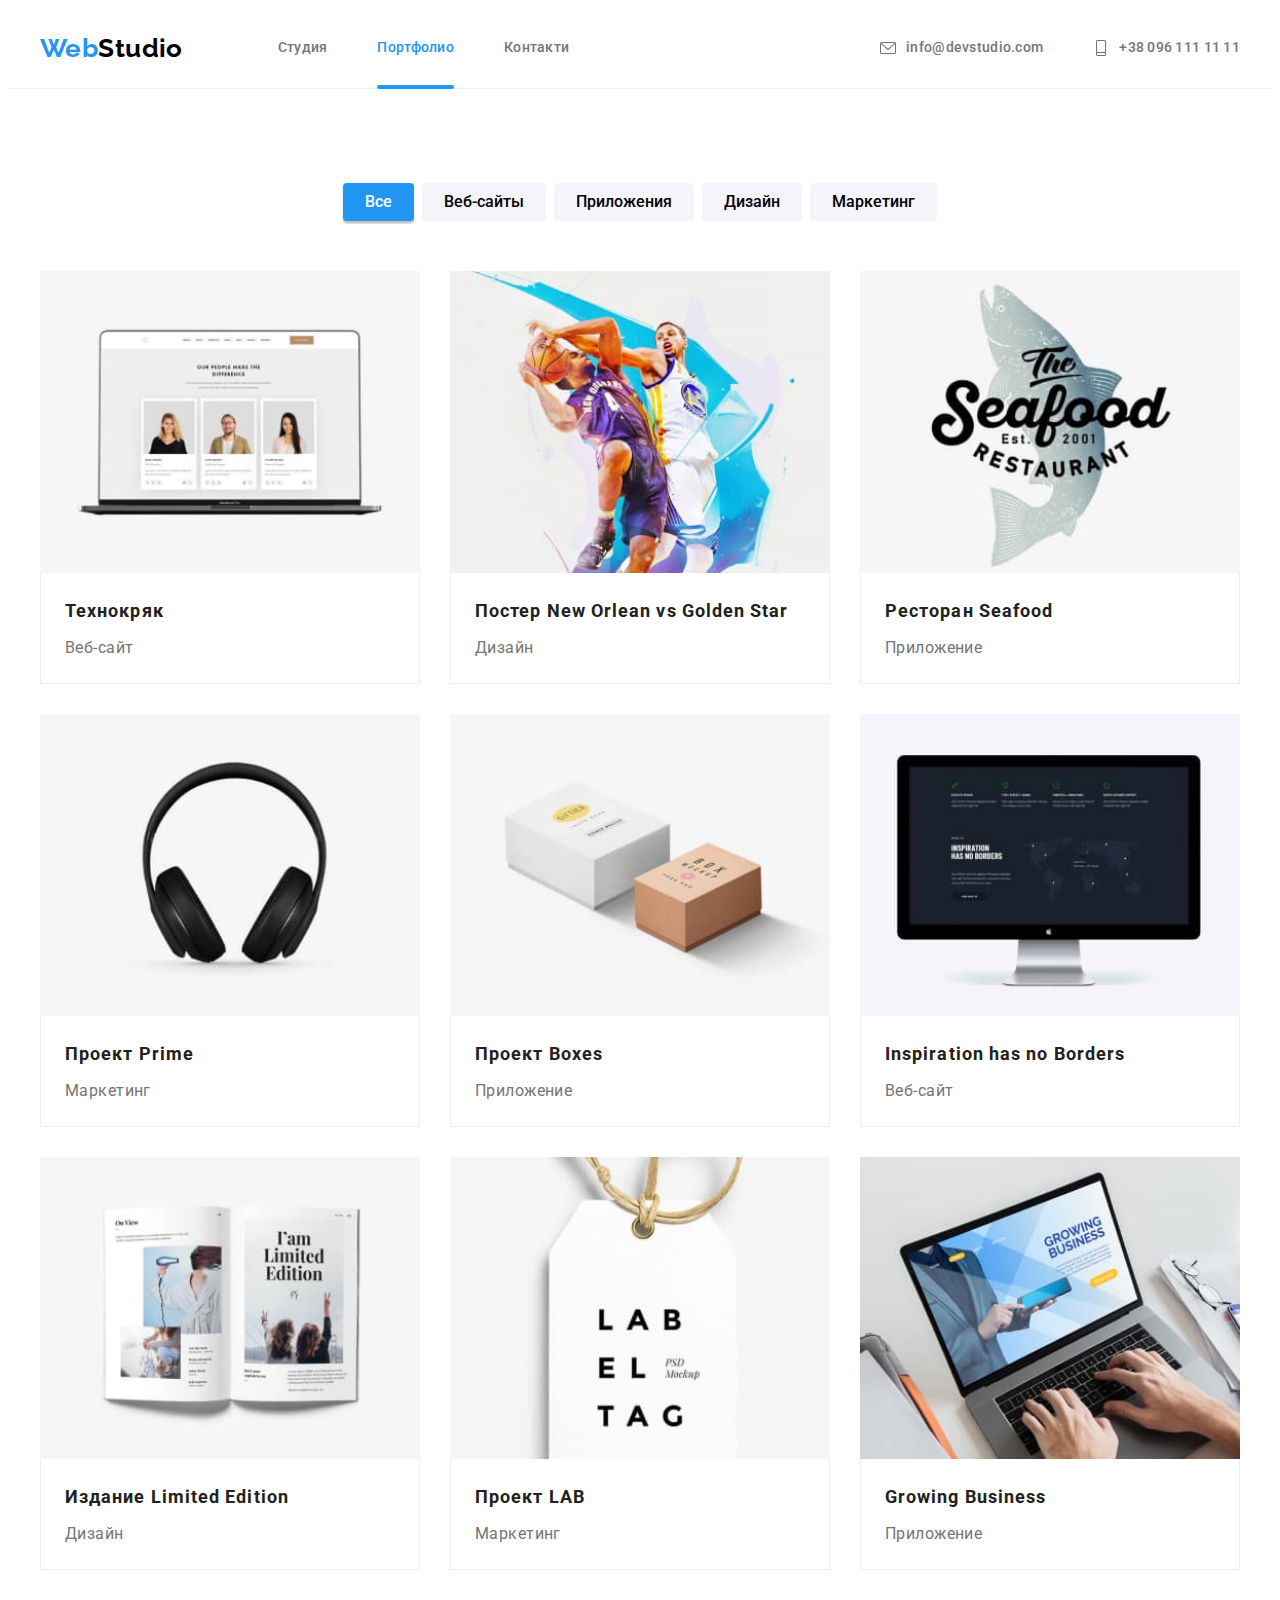
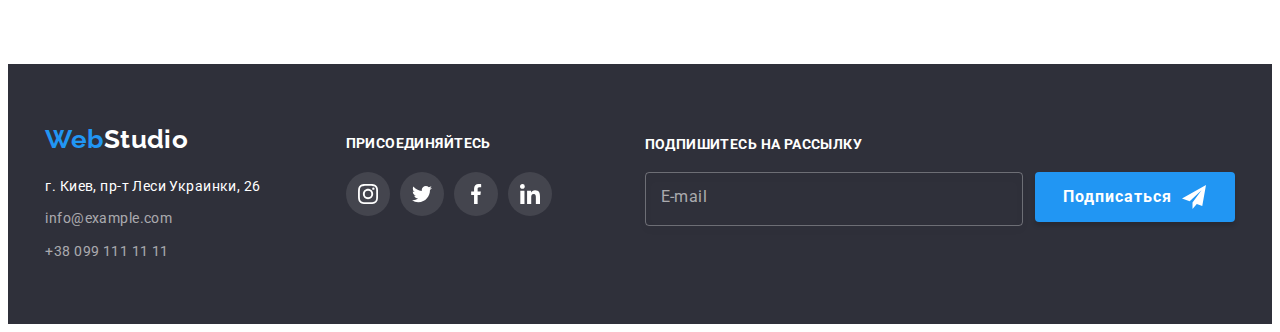
==== commit 89ca2adc: "add all adatpive classes without mobile menu" ====
--- a/portfolio.html
+++ b/portfolio.html
@@ -22,8 +22,8 @@
     <title>Портфолио</title>
   </head>
   <body>
-    <header class="header portfolio-header">
-      <div class="container">
+    <header class="header">
+      <div class="container header__container">
         <nav class="menu">
           <a href="./index.html" class="logo"><span class="logo__color">Web</span>Studio</a>
           <ul class="nav__list">
--- a/css/main.min.css
+++ b/css/main.min.css
@@ -1 +1 @@
-.modal-form__btn-submit,.subscribe__button,.solutions__btn{font-family:"Roboto",sans-serif;font-weight:700;font-size:16px;line-height:1.88;letter-spacing:.06em;color:#fff;background-color:#2196f3;cursor:pointer;box-shadow:0px 4px 4px rgba(0,0,0,.15);border-radius:4px;border:none}.footer__logo,.logo{font-family:"Raleway",sans-serif;font-weight:700;font-size:26px;line-height:1.19;color:#000}.label-checkbox__item-visually-hidden,.peculiarities__title-visually-hidden{position:absolute;width:1px;height:1px;margin:-1px;border:0;padding:0;white-space:nowrap;clip-path:inset(100%);clip:rect(0 0 0 0);overflow:hidden}.customers__title,.team__title{font-size:28px;line-height:1.1785714286;text-align:center;margin-bottom:30px}h1,h2,h3,p,ul{margin:0;padding:0}img{display:block}ul,a{text-decoration:none}ul{list-style:none}body{font-family:"Roboto",sans-serif;font-size:14px;line-height:1.14;letter-spacing:.03em;color:#212121;background-color:#fff}.container{padding:0 15px;margin:0 auto}@media screen and (max-width: 768px){.container{max-width:480px}}.section{padding-top:60px;padding-bottom:60px}@media screen and (min-width: 1200px){.section{padding-top:94px;padding-bottom:94px}}.header__container{display:flex}@media screen and (max-width: 480px){.header__container{max-width:480px}}@media screen and (min-width: 768px){.header__container{width:768px}}.logo__color{color:#2196f3}@media screen and (max-width: 768px){.logo{display:block;padding:16px 0 16px 0}}.nav__list,.contacts__list{display:none}@media screen and (min-width: 768px){.nav__list,.contacts__list{display:flex;align-items:center}}.nav__list,.contacts__list{gap:50px}.nav__list{margin-left:95px}.contacts__list{margin-left:auto}.nav__link,.contacts__link{font-weight:500;letter-spacing:.02em;color:#757575;display:inline-flex;padding:32px 0;transition:color 250ms cubic-bezier(0.4, 0, 0.2, 1)}.nav__link:hover,.nav__link:focus,.contacts__link:hover,.contacts__link:focus{color:#2196f3}.nav__link:hover .contacts__icon,.nav__link:focus .contacts__icon,.contacts__link:hover .contacts__icon,.contacts__link:focus .contacts__icon{fill:currentColor}.nav__link-current{position:relative;color:#2196f3}.nav__link-current::after{content:"";display:block;width:100%;height:4px;position:absolute;left:0;bottom:0;border-radius:2px;background-color:#2196f3}.contacts__icon{margin-right:10px;transition:fill 250ms cubic-bezier(0.4, 0, 0.2, 1)}.solutions{background:linear-gradient(to bottom, rgba(47, 48, 58, 0.4), rgba(47, 48, 58, 0.4)),url("../images/efective-solutions/effective-solutions480.jpg");background-size:cover;background-repeat:no-repeat;margin:0 auto;text-align:center}@media(min-device-pixel-ratio: 2),(min-resolution: 192dpi),(min-resolution: 2dppx){.solutions{background-image:linear-gradient(to bottom, rgba(47, 48, 58, 0.4), rgba(47, 48, 58, 0.4)),url("../images/efective-solutions/effective-solutions480@2x.jpg")}}@media screen and (min-width: 768px){.solutions{background:linear-gradient(to bottom, rgba(47, 48, 58, 0.4), rgba(47, 48, 58, 0.4)),url("../images/efective-solutions/effective-solutions.jpg");max-width:1600px;padding-top:200px;padding-bottom:200px}}.solutions__title{font-weight:900;font-size:26px;line-height:1.62;letter-spacing:.06em;text-transform:uppercase;color:#fff;margin-bottom:30px;margin-left:auto;margin-right:auto}@media screen and (min-width: 768px){.solutions__title{width:360px}}@media screen and (min-width: 1200px){.solutions__title{font-size:44px;line-height:1.36;width:693px}}.solutions__btn{padding:10px 32px}@media screen and (min-widht: 768px){.peculiarities__list{display:flex;gap:30px}}@media screen and (max-width: 768px){.peculiarities__item:not(:last-child){margin-bottom:30px}}@media screen and (min-widht: 1200px){.peculiarities__item{width:calc((100% - 90px)/4)}}.peculiarities__box{display:flex;height:120px;justify-content:center;align-items:center;background-color:#f5f4fa;border-radius:4px;margin-bottom:30px}.peculiarities__icon{width:70px;height:70px}.peculiarities__subtitle{font-size:14px;text-transform:uppercase;margin-bottom:10px}.peculiarities__text{line-height:1.71;color:#757575}.works{display:none;padding-top:0}@media screen and (min-width: 1200px){.works{display:block}}.works__title{font-size:36px;line-height:1.17;text-align:center;margin-bottom:50px}.works__list{display:flex;gap:30px}.works__item{width:calc((100% - 60px)/3)}.works__thumb{position:relative}.works__descr{font-size:14px;line-height:1.1428571429;text-align:center;text-transform:uppercase;padding-top:27px;padding-bottom:27px;color:#fff;background-color:rgba(47,48,58,.8);position:absolute;width:100%;left:0;bottom:0}.team{background-color:#f5f4fa}@media screen and (min-width: 1200px){.team__title{font-size:36px;line-height:1.17;margin-bottom:50px}}.team__list{display:flex;gap:30px;flex-direction:column}@media screen and (min-width: 768px){.team__list{flex-direction:row}}.team__item{text-align:center;background-color:#fff;width:100%;box-shadow:0px 1px 3px rgba(0,0,0,.12),0px 1px 1px rgba(0,0,0,.14),0px 2px 1px rgba(0,0,0,.2);border-radius:0px 0px 4px 4px}@media screen and (min-width: 768px){.team__item{width:calc((100% - 30px)/2)}}@media screen and (min-width: 1200px){.team__item{width:calc((100% - 90px)/4)}}.team__footer{padding:30px 0}.team__name{font-weight:500;font-size:16px;line-height:1.19;margin-bottom:10px}.team__profession{font-size:16px;line-height:1.19;color:#757575;margin-bottom:16px}.social__list{display:flex;justify-content:center;gap:10px}.social__item{display:flex}.social__link{display:inline-flex;justify-content:center;align-items:center;width:44px;height:44px;border-radius:50%;transition:background-color 250ms cubic-bezier(0.4, 0, 0.2, 1)}.social__link:hover,.social__link:focus{background-color:#2196f3}.social__link:hover .social__icon,.social__link:focus .social__icon{fill:#fff}.social__icon{fill:#afb1b8;transition:fill 250ms cubic-bezier(0.4, 0, 0.2, 1)}.customers{display:flex}@media screen and (min-width: 1200px){.customers__title{font-size:36px;line-height:1.17;margin-bottom:50px}}.customers__list{display:flex;gap:30px;flex-wrap:wrap}.customers__item{width:calc((100% - 30px)/2)}@media screen and (min-width: 768px){.customers__item{width:calc((100% - 60px)/3)}}@media screen and (min-width: 1200px){.customers__item{width:calc((100% - 150px)/6)}}.customers__link{display:flex;justify-content:center;padding:13px 32px;border:1px solid #afb1b8;border-radius:4px;transition:border-color 250ms cubic-bezier(0.4, 0, 0.2, 1)}.customers__link:hover{border-color:#2196f3}.customers__link:hover .customers__icon{fill:#2196f3}.customers__icon{width:106px;height:60px;fill:#afb1b8;transition:fill 250ms cubic-bezier(0.4, 0, 0.2, 1)}.footer{color:#fff;background-color:#2f303a;padding-top:60px;padding-bottom:60px}.footer__container{display:flex;gap:60px;flex-direction:column;justify-content:center}@media screen and (min-width: 768px){.footer__container{flex-direction:row}}.footer__logo{display:inline-block;margin-bottom:20px;color:inherit}.footer-address{text-align:center}address{font-style:normal}.footer-contacts__item{font-style:normal;font-weight:400;font-size:14px;line-height:1.71;list-style:none;margin-bottom:9px}.footer-contacts__item:last-child{margin-bottom:0}.footer-contacts__link{color:rgba(255,255,255,.6)}.footer-contacts__link-address{color:inherit}.footer-social{text-align:center}@media screen and (min-width: 1200px){.footer-social{margin-left:70px}}.footer-social__title{font-size:14px;line-height:1.14;letter-spacing:.03em;text-transform:uppercase;margin-bottom:20px;padding-top:12px}.footer-social__list{display:flex;gap:10px;justify-content:center}.footer-social__link{display:inline-flex;width:44px;height:44px;justify-content:center;align-items:center;border-radius:50%;background-color:rgba(255,255,255,.1);transition:background-color 250ms cubic-bezier(0.4, 0, 0.2, 1)}.footer-social__link:hover,.footer-social__link:focus{background-color:#2196f3}.footer-social__icon{width:20px;height:20px;fill:#fff}.footer-subscribe{padding-top:12px;text-align:center}@media screen and (min-width: 1200px){.footer-subscribe{margin-left:93px}}.footer-subscribe__title{margin-bottom:20px;font-size:14px;line-height:1.1428571429;text-transform:uppercase}.subscribe-box{display:flex;position:relative;flex-direction:column;gap:20px}@media screen and (min-width: 1200px){.subscribe-box{flex-direction:row}}.subscribe__input{border:1px solid rgba(255,255,255,.3);filter:drop-shadow(0px 4px 4px rgba(0, 0, 0, 0.15));border-radius:4px;background-color:rgba(0,0,0,0);width:100%;height:50px;padding-left:16px;color:rgba(255,255,255,.6);outline:none}.subscribe__input:focus+.subscribe__label,.subscribe__input:not(:placeholder-shown)+.subscribe__label{transform:translate(-16px, -35px)}@media screen and (min-width: 768px){.subscribe__input{width:450px}}@media screen and (min-width: 1200px){.subscribe__input{width:358px}}.subscribe__label{position:absolute;top:15px;left:16px;font-size:16px;line-height:1.25;color:rgba(255,255,255,.6);transition:transform 250ms cubic-bezier(0.4, 0, 0.2, 1)}.subscribe__button{display:flex;justify-content:center;align-items:center;width:200px;height:50px;margin:0 auto}@media screen and (min-width: 1200px){.subscribe__button{margin-left:12px}}.subscribe__icon{margin-left:10px;fill:currentColor}.backdrop{position:fixed;top:0;left:0;width:100%;height:100%;background-color:rgba(0,0,0,.2);transition:background-color 250ms cubic-bezier(0.4, 0, 0.2, 1),opacity 250ms cubic-bezier(0.4, 0, 0.2, 1),visibility 250ms cubic-bezier(0.4, 0, 0.2, 1)}.backdrop.is-hidden{opacity:0;pointer-events:none;visibility:hidden}.backdrop.is-hidden .modal{transform:translate(-50%, -50%) scale(1.2)}.modal{position:absolute;top:50%;left:50%;transform:translate(-50%, -50%) scale(1);width:100%;background:#fff;box-shadow:0px 1px 3px rgba(0,0,0,.12),0px 1px 1px rgba(0,0,0,.14),0px 2px 1px rgba(0,0,0,.2);border-radius:4px;padding:40px;transition:transform 250ms cubic-bezier(0.4, 0, 0.2, 1)}@media screen and (min-width: 480px)and (max-width: 1200px){.modal{width:450px}}@media screen and (min-width: 1200px){.modal{max-width:528px}}.modal__btn-close{position:absolute;right:8px;top:25px;padding:6px;border:1px solid rgba(0,0,0,.1);border-radius:50%;cursor:pointer;transition:border-color 250ms cubic-bezier(0.4, 0, 0.2, 1),fill 250ms cubic-bezier(0.4, 0, 0.2, 1)}.modal__btn-close:hover,.modal__btn-close:focus{border-color:#2196f3;fill:#2196f3}@media screen and (min-width: 768px){.modal__btn-close{top:8px}}.form__title{font-weight:700;font-size:20px;line-height:23px;text-align:center;letter-spacing:.03em;color:#212121;margin-bottom:12px}.modal-form__list{display:flex;flex-direction:column;row-gap:10px}.modal-form__label{font-weight:400;font-size:12px;line-height:1.1666666667;letter-spacing:.01em;color:#757575}.modal-label__text{display:block;margin-bottom:4px}.modal-form__item-box{display:block;position:relative}.modal-form__input,.modal-form__textarea{outline:none;width:100%;height:40px;color:#757575;border:1px solid rgba(33,33,33,.2);border-radius:4px;padding-left:35px;transition:border-color #2196f3,fill #2196f3}.modal-form__input:focus,.modal-form__input:focus+.modal-form__icon,.modal-form__textarea:focus,.modal-form__textarea:focus+.modal-form__icon{border-color:#2196f3;fill:#2196f3}.modal-form__icon{position:absolute;top:11px;left:12px}.modal-form__textarea{padding:12px 16px;height:120px}.label-checkbox{display:flex;align-items:center;justify-content:center;font-size:14px;line-height:1.71;color:#757575;margin-bottom:30px}.label-checkbox__icon{display:inline-block;width:16px;height:15px;border:2px solid #212121;border-radius:2px;margin-right:8px}.label-checkbox__item:checked+.label-checkbox__icon{background-color:#2196f3;background-image:url(../images/check.svg);border-color:#2196f3}.label-checkbox__link{display:inline-block;margin-left:4px;color:#2196f3;text-decoration:underline}.modal-form__btn-submit{display:block;padding:10px 55px;margin:0 auto}.portfolio{border-top:1px solid #ececec}.potfolio__title{font-size:36px;line-height:1.17;text-align:center;margin-bottom:50px}.filter__list{list-style:none;display:flex;justify-content:center;gap:8px;margin-bottom:50px}.filter__button{font-family:"Roboto",sans-serif;font-weight:500;font-size:16px;line-height:1.6;background:#f5f4fa;border-radius:4px;border:none;cursor:pointer;padding:6px 22px}.filter__button:hover,.filter__button:focus{color:#fff;background-color:#2196f3;box-shadow:0px 3px 1px rgba(0,0,0,.1),0px 1px 2px rgba(0,0,0,.08),0px 2px 2px rgba(0,0,0,.12);transition:color 250ms cubic-bezier(0.4, 0, 0.2, 1),background-color 250ms cubic-bezier(0.4, 0, 0.2, 1)}.filter__button-active{color:#fff;background-color:#2196f3;box-shadow:0px 3px 1px rgba(0,0,0,.1),0px 1px 2px rgba(0,0,0,.08),0px 2px 2px rgba(0,0,0,.12)}.examples__list{display:flex;flex-wrap:wrap;gap:30px}.examples__item{transition:box-shadow 250ms cubic-bezier(0.4, 0, 0.2, 1)}.examples__item:hover,.examples__item:focus{box-shadow:0px 1px 1px rgba(0,0,0,.12),0px 4px 4px rgba(0,0,0,.06),1px 4px 6px rgba(0,0,0,.16);transition:box-shadow 250ms cubic-bezier(0.4, 0, 0.2, 1)}.examples__item:hover .examples__descr,.examples__item:focus .examples__descr{transform:translateY(0);transition:transform 250ms cubic-bezier(0.4, 0, 0.2, 1)}.examples__thumb{position:relative;overflow:hidden;pointer-events:none}.examples__descr{position:absolute;left:0;bottom:0;background:rgba(33,150,243,.9);padding:63px 24px;font-size:18px;line-height:1.5555555556;color:#fff;transform:translateY(101%);transition:transform 250ms cubic-bezier(0.4, 0, 0.2, 1)}.examples__footer{padding:20px 24px;border-left:1px solid #eee;border-right:1px solid #eee;border-bottom:1px solid #eee}.examples__title{font-size:18px;line-height:2;letter-spacing:.06em;color:#212121;margin-bottom:4px}.examples__text{font-size:16px;line-height:1.88;color:#757575}/*# sourceMappingURL=main.min.css.map */+.modal-form__btn-submit,.subscribe__button,.solutions__btn{font-family:"Roboto",sans-serif;font-weight:700;font-size:16px;line-height:1.88;letter-spacing:.06em;color:#fff;background-color:#2196f3;cursor:pointer;-webkit-box-shadow:0px 4px 4px rgba(0,0,0,.15);box-shadow:0px 4px 4px rgba(0,0,0,.15);border-radius:4px;border:none}.footer__logo,.logo{font-family:"Raleway",sans-serif;font-weight:700;font-size:26px;line-height:1.19;color:#000}.potfolio__title-visually-hidden,.label-checkbox__item-visually-hidden,.peculiarities__title-visually-hidden{position:absolute;width:1px;height:1px;margin:-1px;border:0;padding:0;white-space:nowrap;-webkit-clip-path:inset(100%);clip-path:inset(100%);clip:rect(0 0 0 0);overflow:hidden}.customers__title,.team__title{font-size:28px;line-height:1.1785714286;text-align:center;margin-bottom:30px}h1,h2,h3,p,ul{margin:0;padding:0}img{display:block;width:100%}ul,a{text-decoration:none}ul{list-style:none}body{font-family:"Roboto",sans-serif;font-size:14px;line-height:1.14;letter-spacing:.03em;color:#212121;background-color:#fff}.container{padding:0 15px;margin:0 auto}@media screen and (max-width: 768px){.container{max-width:480px}}@media screen and (min-width: 768px){.container{max-width:768px}}@media screen and (min-width: 1200px){.container{max-width:1200px}}.section{padding-top:60px;padding-bottom:60px}@media screen and (min-width: 1200px){.section{padding-top:94px;padding-bottom:94px}}.header{border-bottom:1px solid #ececec}.header__container{display:-webkit-box;display:-ms-flexbox;display:flex}.logo__color{color:#2196f3}@media screen and (max-width: 768px){.logo{display:block;padding:16px 0 16px 0}}.nav__list,.contacts__list{display:none}@media screen and (min-width: 768px){.nav__list,.contacts__list{display:-webkit-box;display:-ms-flexbox;display:flex;-webkit-box-align:center;-ms-flex-align:center;align-items:center}}.menu{display:-webkit-box;display:-ms-flexbox;display:flex;-webkit-box-align:center;-ms-flex-align:center;align-items:center}.nav__list{gap:50px}.nav__list{margin-left:95px}.contacts__list{margin-left:auto;-webkit-box-orient:vertical;-webkit-box-direction:normal;-ms-flex-direction:column;flex-direction:column;-webkit-box-pack:center;-ms-flex-pack:center;justify-content:center;gap:10px;-webkit-box-align:start;-ms-flex-align:start;align-items:flex-start}@media screen and (min-width: 1200px){.contacts__list{-webkit-box-orient:horizontal;-webkit-box-direction:normal;-ms-flex-direction:row;flex-direction:row;-webkit-box-align:center;-ms-flex-align:center;align-items:center;gap:50px}}.nav__link{font-weight:500;letter-spacing:.02em;color:#757575;display:-webkit-inline-box;display:-ms-inline-flexbox;display:inline-flex;padding:32px 0;-webkit-transition:color 250ms cubic-bezier(0.4, 0, 0.2, 1);transition:color 250ms cubic-bezier(0.4, 0, 0.2, 1)}.nav__link:hover,.nav__link:focus{color:#2196f3}.nav__link:hover .contacts__icon,.nav__link:focus .contacts__icon{fill:currentColor}.contacts__link{font-weight:500;letter-spacing:.02em;color:#757575;display:-webkit-inline-box;display:-ms-inline-flexbox;display:inline-flex;-webkit-transition:color 250ms cubic-bezier(0.4, 0, 0.2, 1);transition:color 250ms cubic-bezier(0.4, 0, 0.2, 1)}.contacts__link:hover,.contacts__link:focus{color:#2196f3}.contacts__link:hover .contacts__icon,.contacts__link:focus .contacts__icon{fill:currentColor}@media screen and (min-width: 1200px){.contacts__link{padding:32px 0}}.nav__link-current{position:relative;color:#2196f3}.nav__link-current::after{content:"";display:block;width:100%;height:4px;position:absolute;left:0;bottom:-1px;border-radius:2px;background-color:#2196f3}.contacts__icon{margin-right:10px;fill:currentColor;-webkit-transition:fill 250ms cubic-bezier(0.4, 0, 0.2, 1);transition:fill 250ms cubic-bezier(0.4, 0, 0.2, 1)}.solutions{background:-webkit-gradient(linear, left top, left bottom, from(rgba(47, 48, 58, 0.4)), to(rgba(47, 48, 58, 0.4))),url("../images/solutions/solutions480.jpg");background:linear-gradient(to bottom, rgba(47, 48, 58, 0.4), rgba(47, 48, 58, 0.4)),url("../images/solutions/solutions480.jpg");background-size:cover;background-repeat:no-repeat;margin:0 auto;text-align:center;padding-top:118px;padding-bottom:118px}@media(min-device-pixel-ratio: 2),(-webkit-min-device-pixel-ratio: 2),(min-resolution: 192dpi),(min-resolution: 2dppx){.solutions{background-image:-webkit-gradient(linear, left top, left bottom, from(rgba(47, 48, 58, 0.4)), to(rgba(47, 48, 58, 0.4))),url("../images/solutions/solutions480@2x.jpg");background-image:linear-gradient(to bottom, rgba(47, 48, 58, 0.4), rgba(47, 48, 58, 0.4)),url("../images/solutions/solutions480@2x.jpg")}}@media screen and (min-width: 768px){.solutions{background:-webkit-gradient(linear, left top, left bottom, from(rgba(47, 48, 58, 0.4)), to(rgba(47, 48, 58, 0.4))),url("../images/solutions/solutions768.jpg");background:linear-gradient(to bottom, rgba(47, 48, 58, 0.4), rgba(47, 48, 58, 0.4)),url("../images/solutions/solutions768.jpg")}}@media screen and (min-width: 768px)and (min-device-pixel-ratio: 2),screen and (min-width: 768px)and (-webkit-min-device-pixel-ratio: 2),screen and (min-width: 768px)and (min-resolution: 192dpi),screen and (min-width: 768px)and (min-resolution: 2dppx){.solutions{background-image:-webkit-gradient(linear, left top, left bottom, from(rgba(47, 48, 58, 0.4)), to(rgba(47, 48, 58, 0.4))),url("../images/solutions/solutions768@2x.jpg");background-image:linear-gradient(to bottom, rgba(47, 48, 58, 0.4), rgba(47, 48, 58, 0.4)),url("../images/solutions/solutions768@2x.jpg")}}@media screen and (min-width: 768px){.solutions{background:-webkit-gradient(linear, left top, left bottom, from(rgba(47, 48, 58, 0.4)), to(rgba(47, 48, 58, 0.4))),url("../images/solutions/solutions1600.jpg");background:linear-gradient(to bottom, rgba(47, 48, 58, 0.4), rgba(47, 48, 58, 0.4)),url("../images/solutions/solutions1600.jpg");max-width:1600px;background-size:cover;background-repeat:no-repeat;background-size:cover;background-repeat:no-repeat}}@media screen and (min-width: 768px)and (min-device-pixel-ratio: 2),screen and (min-width: 768px)and (-webkit-min-device-pixel-ratio: 2),screen and (min-width: 768px)and (min-resolution: 192dpi),screen and (min-width: 768px)and (min-resolution: 2dppx){.solutions{background-image:-webkit-gradient(linear, left top, left bottom, from(rgba(47, 48, 58, 0.4)), to(rgba(47, 48, 58, 0.4))),url("../images/solutions/solutions1600@2x.jpg");background-image:linear-gradient(to bottom, rgba(47, 48, 58, 0.4), rgba(47, 48, 58, 0.4)),url("../images/solutions/solutions1600@2x.jpg")}}.solutions__title{font-weight:900;font-size:26px;line-height:1.62;letter-spacing:.06em;text-transform:uppercase;color:#fff;margin-bottom:30px;margin-left:auto;margin-right:auto}@media screen and (min-width: 768px){.solutions__title{width:360px}}@media screen and (min-width: 1200px){.solutions__title{font-size:44px;line-height:1.36;width:693px}}.solutions__btn{padding:10px 32px}@media screen and (min-width: 768px){.peculiarities__list{display:-webkit-box;display:-ms-flexbox;display:flex;gap:30px;-ms-flex-wrap:wrap;flex-wrap:wrap}}@media screen and (max-width: 767px){.peculiarities__item:not(:last-child){margin-bottom:30px}}@media screen and (min-width: 768px){.peculiarities__item{width:calc((100% - 30px)/2)}}@media screen and (min-width: 1200px){.peculiarities__item{width:calc((100% - 90px)/4)}}.peculiarities__box{display:-webkit-box;display:-ms-flexbox;display:flex;height:120px;-webkit-box-pack:center;-ms-flex-pack:center;justify-content:center;-webkit-box-align:center;-ms-flex-align:center;align-items:center;background-color:#f5f4fa;border-radius:4px;margin-bottom:30px}.peculiarities__icon{width:70px;height:70px}.peculiarities__subtitle{font-size:14px;text-transform:uppercase;text-align:center;margin-bottom:10px}@media screen and (min-width: 767px){.peculiarities__subtitle{text-align:left}}.peculiarities__text{line-height:1.71;color:#757575}.works{display:none;padding-top:0}@media screen and (min-width: 1200px){.works{display:block}}.works__title{font-size:36px;line-height:1.17;text-align:center;margin-bottom:50px}.works__list{display:-webkit-box;display:-ms-flexbox;display:flex;gap:30px}.works__item{width:calc((100% - 60px)/3)}.works__thumb{position:relative}.works__descr{font-size:14px;line-height:1.1428571429;text-align:center;text-transform:uppercase;padding-top:27px;padding-bottom:27px;color:#fff;background-color:rgba(47,48,58,.8);position:absolute;width:100%;left:0;bottom:0}.team{background-color:#f5f4fa}@media screen and (min-width: 1200px){.team__title{font-size:36px;line-height:1.17;margin-bottom:50px}}.team__list{display:-webkit-box;display:-ms-flexbox;display:flex;gap:30px;-webkit-box-orient:vertical;-webkit-box-direction:normal;-ms-flex-direction:column;flex-direction:column}@media screen and (min-width: 768px){.team__list{-webkit-box-orient:horizontal;-webkit-box-direction:normal;-ms-flex-direction:row;flex-direction:row;-ms-flex-wrap:wrap;flex-wrap:wrap}}.team__item{text-align:center;background-color:#fff;width:100%;-webkit-box-shadow:0px 1px 3px rgba(0,0,0,.12),0px 1px 1px rgba(0,0,0,.14),0px 2px 1px rgba(0,0,0,.2);box-shadow:0px 1px 3px rgba(0,0,0,.12),0px 1px 1px rgba(0,0,0,.14),0px 2px 1px rgba(0,0,0,.2);border-radius:0px 0px 4px 4px}@media screen and (min-width: 768px){.team__item{width:calc((100% - 30px)/2)}}@media screen and (min-width: 1200px){.team__item{width:calc((100% - 90px)/4)}}.team__footer{padding:30px 0}.team__name{font-weight:500;font-size:16px;line-height:1.19;margin-bottom:10px}.team__profession{font-size:16px;line-height:1.19;color:#757575;margin-bottom:16px}.social__list{display:-webkit-box;display:-ms-flexbox;display:flex;-webkit-box-pack:center;-ms-flex-pack:center;justify-content:center;gap:10px}.social__item{display:-webkit-box;display:-ms-flexbox;display:flex}.social__link{display:-webkit-inline-box;display:-ms-inline-flexbox;display:inline-flex;-webkit-box-pack:center;-ms-flex-pack:center;justify-content:center;-webkit-box-align:center;-ms-flex-align:center;align-items:center;width:44px;height:44px;border-radius:50%;-webkit-transition:background-color 250ms cubic-bezier(0.4, 0, 0.2, 1);transition:background-color 250ms cubic-bezier(0.4, 0, 0.2, 1)}.social__link:hover,.social__link:focus{background-color:#2196f3}.social__link:hover .social__icon,.social__link:focus .social__icon{fill:#fff}.social__icon{fill:#afb1b8;-webkit-transition:fill 250ms cubic-bezier(0.4, 0, 0.2, 1);transition:fill 250ms cubic-bezier(0.4, 0, 0.2, 1)}.customers{display:-webkit-box;display:-ms-flexbox;display:flex}@media screen and (min-width: 1200px){.customers__title{font-size:36px;line-height:1.17;margin-bottom:50px}}.customers__list{display:-webkit-box;display:-ms-flexbox;display:flex;gap:30px;-ms-flex-wrap:wrap;flex-wrap:wrap}.customers__item{width:calc((100% - 30px)/2)}@media screen and (min-width: 768px){.customers__item{width:calc((100% - 60px)/3)}}@media screen and (min-width: 1200px){.customers__item{width:calc((100% - 150px)/6)}}.customers__link{display:-webkit-box;display:-ms-flexbox;display:flex;-webkit-box-pack:center;-ms-flex-pack:center;justify-content:center;padding:13px 32px;border:1px solid #afb1b8;border-radius:4px;-webkit-transition:border-color 250ms cubic-bezier(0.4, 0, 0.2, 1);transition:border-color 250ms cubic-bezier(0.4, 0, 0.2, 1)}.customers__link:hover{border-color:#2196f3}.customers__link:hover .customers__icon{fill:#2196f3}.customers__icon{width:106px;height:60px;fill:#afb1b8;-webkit-transition:fill 250ms cubic-bezier(0.4, 0, 0.2, 1);transition:fill 250ms cubic-bezier(0.4, 0, 0.2, 1)}.footer{color:#fff;background-color:#2f303a;padding-top:60px;padding-bottom:60px}.footer__container{display:-webkit-box;display:-ms-flexbox;display:flex;gap:60px;-webkit-box-orient:vertical;-webkit-box-direction:normal;-ms-flex-direction:column;flex-direction:column;-webkit-box-pack:center;-ms-flex-pack:center;justify-content:center}@media screen and (min-width: 768px){.footer__container{-webkit-box-orient:horizontal;-webkit-box-direction:normal;-ms-flex-direction:row;flex-direction:row;-ms-flex-wrap:wrap;flex-wrap:wrap}}@media screen and (min-width: 1200px){.footer__container{gap:0}}.footer__logo{display:inline-block;margin-bottom:20px;color:inherit}.footer-address{text-align:center}@media screen and (min-width: 1200px){.footer-address{text-align:left}}address{font-style:normal}.footer-contacts__item{font-style:normal;font-weight:400;font-size:14px;line-height:1.71;list-style:none;margin-bottom:9px}.footer-contacts__item:last-child{margin-bottom:0}.footer-contacts__link{color:rgba(255,255,255,.6)}.footer-contacts__link-address{color:inherit}.footer-social{text-align:center}@media screen and (min-width: 768px){.footer-social{margin-left:165px}}@media screen and (min-width: 1200px){.footer-social{margin-left:85px;text-align:left}}.footer-social__title{font-size:14px;line-height:1.14;letter-spacing:.03em;text-transform:uppercase;margin-bottom:20px;padding-top:12px}.footer-social__list{display:-webkit-box;display:-ms-flexbox;display:flex;gap:10px;-webkit-box-pack:center;-ms-flex-pack:center;justify-content:center}.footer-social__link{display:-webkit-inline-box;display:-ms-inline-flexbox;display:inline-flex;width:44px;height:44px;-webkit-box-pack:center;-ms-flex-pack:center;justify-content:center;-webkit-box-align:center;-ms-flex-align:center;align-items:center;border-radius:50%;background-color:rgba(255,255,255,.1);-webkit-transition:background-color 250ms cubic-bezier(0.4, 0, 0.2, 1);transition:background-color 250ms cubic-bezier(0.4, 0, 0.2, 1)}.footer-social__link:hover,.footer-social__link:focus{background-color:#2196f3}.footer-social__icon{width:20px;height:20px;fill:#fff}.footer-subscribe{padding-top:12px;text-align:center}@media screen and (min-width: 1200px){.footer-subscribe{margin-left:93px;text-align:left}}.footer-subscribe__title{margin-bottom:20px;font-size:14px;line-height:1.1428571429;text-transform:uppercase}.subscribe-box{display:-webkit-box;display:-ms-flexbox;display:flex;position:relative;-webkit-box-orient:vertical;-webkit-box-direction:normal;-ms-flex-direction:column;flex-direction:column;gap:20px}@media screen and (min-width: 1200px){.subscribe-box{-webkit-box-orient:horizontal;-webkit-box-direction:normal;-ms-flex-direction:row;flex-direction:row;gap:12px}}.subscribe__input{border:1px solid rgba(255,255,255,.3);-webkit-filter:drop-shadow(0px 4px 4px rgba(0, 0, 0, 0.15));filter:drop-shadow(0px 4px 4px rgba(0, 0, 0, 0.15));border-radius:4px;background-color:rgba(0,0,0,0);width:100%;height:50px;padding-left:16px;color:rgba(255,255,255,.6);outline:none}.subscribe__input:not(:-moz-placeholder-shown)+.subscribe__label{transform:translate(-16px, -35px)}.subscribe__input:not(:-ms-input-placeholder)+.subscribe__label{transform:translate(-16px, -35px)}.subscribe__input:focus+.subscribe__label,.subscribe__input:not(:placeholder-shown)+.subscribe__label{-webkit-transform:translate(-16px, -35px);transform:translate(-16px, -35px)}@media screen and (min-width: 768px){.subscribe__input{width:450px}}@media screen and (min-width: 1200px){.subscribe__input{width:358px}}.subscribe__label{position:absolute;top:15px;left:16px;font-size:16px;line-height:1.25;color:rgba(255,255,255,.6);-webkit-transition:-webkit-transform 250ms cubic-bezier(0.4, 0, 0.2, 1);transition:-webkit-transform 250ms cubic-bezier(0.4, 0, 0.2, 1);transition:transform 250ms cubic-bezier(0.4, 0, 0.2, 1);transition:transform 250ms cubic-bezier(0.4, 0, 0.2, 1), -webkit-transform 250ms cubic-bezier(0.4, 0, 0.2, 1)}.subscribe__button{display:-webkit-box;display:-ms-flexbox;display:flex;-webkit-box-pack:center;-ms-flex-pack:center;justify-content:center;-webkit-box-align:center;-ms-flex-align:center;align-items:center;width:200px;height:50px;margin:0 auto}.subscribe__icon{margin-left:10px;fill:currentColor}.backdrop{position:fixed;top:0;left:0;width:100%;height:100%;background-color:rgba(0,0,0,.2);-webkit-transition:background-color 250ms cubic-bezier(0.4, 0, 0.2, 1),opacity 250ms cubic-bezier(0.4, 0, 0.2, 1),visibility 250ms cubic-bezier(0.4, 0, 0.2, 1);transition:background-color 250ms cubic-bezier(0.4, 0, 0.2, 1),opacity 250ms cubic-bezier(0.4, 0, 0.2, 1),visibility 250ms cubic-bezier(0.4, 0, 0.2, 1)}.backdrop.is-hidden{opacity:0;pointer-events:none;visibility:hidden}.backdrop.is-hidden .modal{-webkit-transform:translate(-50%, -50%) scale(1.2);transform:translate(-50%, -50%) scale(1.2)}.modal{position:absolute;top:50%;left:50%;-webkit-transform:translate(-50%, -50%) scale(1);transform:translate(-50%, -50%) scale(1);width:100%;background:#fff;-webkit-box-shadow:0px 1px 3px rgba(0,0,0,.12),0px 1px 1px rgba(0,0,0,.14),0px 2px 1px rgba(0,0,0,.2);box-shadow:0px 1px 3px rgba(0,0,0,.12),0px 1px 1px rgba(0,0,0,.14),0px 2px 1px rgba(0,0,0,.2);border-radius:4px;padding:40px;-webkit-transition:-webkit-transform 250ms cubic-bezier(0.4, 0, 0.2, 1);transition:-webkit-transform 250ms cubic-bezier(0.4, 0, 0.2, 1);transition:transform 250ms cubic-bezier(0.4, 0, 0.2, 1);transition:transform 250ms cubic-bezier(0.4, 0, 0.2, 1), -webkit-transform 250ms cubic-bezier(0.4, 0, 0.2, 1)}@media screen and (min-width: 480px)and (max-width: 1200px){.modal{width:450px}}@media screen and (min-width: 1200px){.modal{max-width:528px}}.modal__btn-close{position:absolute;right:8px;top:8px;padding:6px;border:1px solid rgba(0,0,0,.1);border-radius:50%;cursor:pointer;-webkit-transition:border-color 250ms cubic-bezier(0.4, 0, 0.2, 1),fill 250ms cubic-bezier(0.4, 0, 0.2, 1);transition:border-color 250ms cubic-bezier(0.4, 0, 0.2, 1),fill 250ms cubic-bezier(0.4, 0, 0.2, 1)}.modal__btn-close:hover,.modal__btn-close:focus{border-color:#2196f3;fill:#2196f3}.form__title{font-weight:700;font-size:20px;line-height:23px;text-align:center;letter-spacing:.03em;color:#212121;margin-bottom:12px}.modal-form__list{display:-webkit-box;display:-ms-flexbox;display:flex;-webkit-box-orient:vertical;-webkit-box-direction:normal;-ms-flex-direction:column;flex-direction:column;row-gap:10px}.modal-form__label{font-weight:400;font-size:12px;line-height:1.1666666667;letter-spacing:.01em;color:#757575}.modal-label__text{display:block;margin-bottom:4px}.modal-form__item-box{display:block;position:relative}.modal-form__input,.modal-form__textarea{outline:none;width:100%;height:40px;color:#757575;border:1px solid rgba(33,33,33,.2);border-radius:4px;padding-left:35px;-webkit-transition:border-color #2196f3,fill #2196f3;transition:border-color #2196f3,fill #2196f3}.modal-form__input:focus,.modal-form__input:focus+.modal-form__icon,.modal-form__textarea:focus,.modal-form__textarea:focus+.modal-form__icon{border-color:#2196f3;fill:#2196f3}.modal-form__icon{position:absolute;top:11px;left:12px}.modal-form__textarea{padding:12px 16px;height:120px}.label-checkbox{display:-webkit-box;display:-ms-flexbox;display:flex;-webkit-box-align:center;-ms-flex-align:center;align-items:center;-webkit-box-pack:center;-ms-flex-pack:center;justify-content:center;font-size:12px;line-height:1.1666666667;color:#757575;margin-bottom:30px}@media screen and (min-width: 1200px){.label-checkbox{font-size:14px;line-height:1.71}}.label-checkbox__icon{display:inline-block;width:16px;height:15px;border:2px solid #212121;border-radius:2px;margin-right:8px}.label-checkbox__item:checked+.label-checkbox__icon{background-color:#2196f3;background-image:url("../images/check.svg");border-color:#2196f3}.label-checkbox__link{display:inline-block;color:#2196f3;text-decoration:underline}.modal-form__btn-submit{display:block;padding:10px 55px;margin:0 auto}.potfolio__title{font-size:36px;line-height:1.17;text-align:center;margin-bottom:50px}.filter__list{list-style:none;display:-webkit-box;display:-ms-flexbox;display:flex;-ms-flex-wrap:wrap;flex-wrap:wrap;-webkit-column-gap:8px;-moz-column-gap:8px;column-gap:8px;row-gap:15px;margin-bottom:50px}@media screen and (min-width: 768px){.filter__list{-webkit-box-pack:center;-ms-flex-pack:center;justify-content:center}}.filter__button{font-family:"Roboto",sans-serif;font-weight:500;font-size:16px;line-height:1.6;background:#f5f4fa;border-radius:4px;border:none;cursor:pointer;padding:6px 22px}.filter__button:hover,.filter__button:focus{color:#fff;background-color:#2196f3;-webkit-box-shadow:0px 3px 1px rgba(0,0,0,.1),0px 1px 2px rgba(0,0,0,.08),0px 2px 2px rgba(0,0,0,.12);box-shadow:0px 3px 1px rgba(0,0,0,.1),0px 1px 2px rgba(0,0,0,.08),0px 2px 2px rgba(0,0,0,.12);-webkit-transition:color 250ms cubic-bezier(0.4, 0, 0.2, 1),background-color 250ms cubic-bezier(0.4, 0, 0.2, 1);transition:color 250ms cubic-bezier(0.4, 0, 0.2, 1),background-color 250ms cubic-bezier(0.4, 0, 0.2, 1)}.filter__button-active{color:#fff;background-color:#2196f3;-webkit-box-shadow:0px 3px 1px rgba(0,0,0,.1),0px 1px 2px rgba(0,0,0,.08),0px 2px 2px rgba(0,0,0,.12);box-shadow:0px 3px 1px rgba(0,0,0,.1),0px 1px 2px rgba(0,0,0,.08),0px 2px 2px rgba(0,0,0,.12)}.examples__list{display:-webkit-box;display:-ms-flexbox;display:flex;-ms-flex-wrap:wrap;flex-wrap:wrap;-webkit-box-pack:center;-ms-flex-pack:center;justify-content:center;gap:30px}.examples__item{-webkit-transition:-webkit-box-shadow 250ms cubic-bezier(0.4, 0, 0.2, 1);transition:-webkit-box-shadow 250ms cubic-bezier(0.4, 0, 0.2, 1);transition:box-shadow 250ms cubic-bezier(0.4, 0, 0.2, 1);transition:box-shadow 250ms cubic-bezier(0.4, 0, 0.2, 1), -webkit-box-shadow 250ms cubic-bezier(0.4, 0, 0.2, 1)}@media screen and (min-width: 768px){.examples__item{width:calc((100% - 30px)/2)}}@media screen and (min-width: 1200px){.examples__item{width:calc((100% - 60px)/3)}}.examples__item:hover,.examples__item:focus{-webkit-box-shadow:0px 1px 1px rgba(0,0,0,.12),0px 4px 4px rgba(0,0,0,.06),1px 4px 6px rgba(0,0,0,.16);box-shadow:0px 1px 1px rgba(0,0,0,.12),0px 4px 4px rgba(0,0,0,.06),1px 4px 6px rgba(0,0,0,.16);-webkit-transition:-webkit-box-shadow 250ms cubic-bezier(0.4, 0, 0.2, 1);transition:-webkit-box-shadow 250ms cubic-bezier(0.4, 0, 0.2, 1);transition:box-shadow 250ms cubic-bezier(0.4, 0, 0.2, 1);transition:box-shadow 250ms cubic-bezier(0.4, 0, 0.2, 1), -webkit-box-shadow 250ms cubic-bezier(0.4, 0, 0.2, 1)}.examples__item:hover .examples__descr,.examples__item:focus .examples__descr{-webkit-transform:translateY(0);transform:translateY(0);-webkit-transition:-webkit-transform 250ms cubic-bezier(0.4, 0, 0.2, 1);transition:-webkit-transform 250ms cubic-bezier(0.4, 0, 0.2, 1);transition:transform 250ms cubic-bezier(0.4, 0, 0.2, 1);transition:transform 250ms cubic-bezier(0.4, 0, 0.2, 1), -webkit-transform 250ms cubic-bezier(0.4, 0, 0.2, 1)}.examples__thumb{position:relative;overflow:hidden;pointer-events:none}.examples__descr{position:absolute;left:0;bottom:0;background:rgba(33,150,243,.9);padding:63px 24px;font-size:18px;line-height:1.5555555556;color:#fff;-webkit-transform:translateY(101%);transform:translateY(101%);-webkit-transition:-webkit-transform 250ms cubic-bezier(0.4, 0, 0.2, 1);transition:-webkit-transform 250ms cubic-bezier(0.4, 0, 0.2, 1);transition:transform 250ms cubic-bezier(0.4, 0, 0.2, 1);transition:transform 250ms cubic-bezier(0.4, 0, 0.2, 1), -webkit-transform 250ms cubic-bezier(0.4, 0, 0.2, 1)}.examples__footer{padding:20px 24px;border-left:1px solid #eee;border-right:1px solid #eee;border-bottom:1px solid #eee}.examples__title{font-size:18px;line-height:2;letter-spacing:.06em;color:#212121;margin-bottom:4px}.examples__text{font-size:16px;line-height:1.88;color:#757575}/*# sourceMappingURL=main.min.css.map */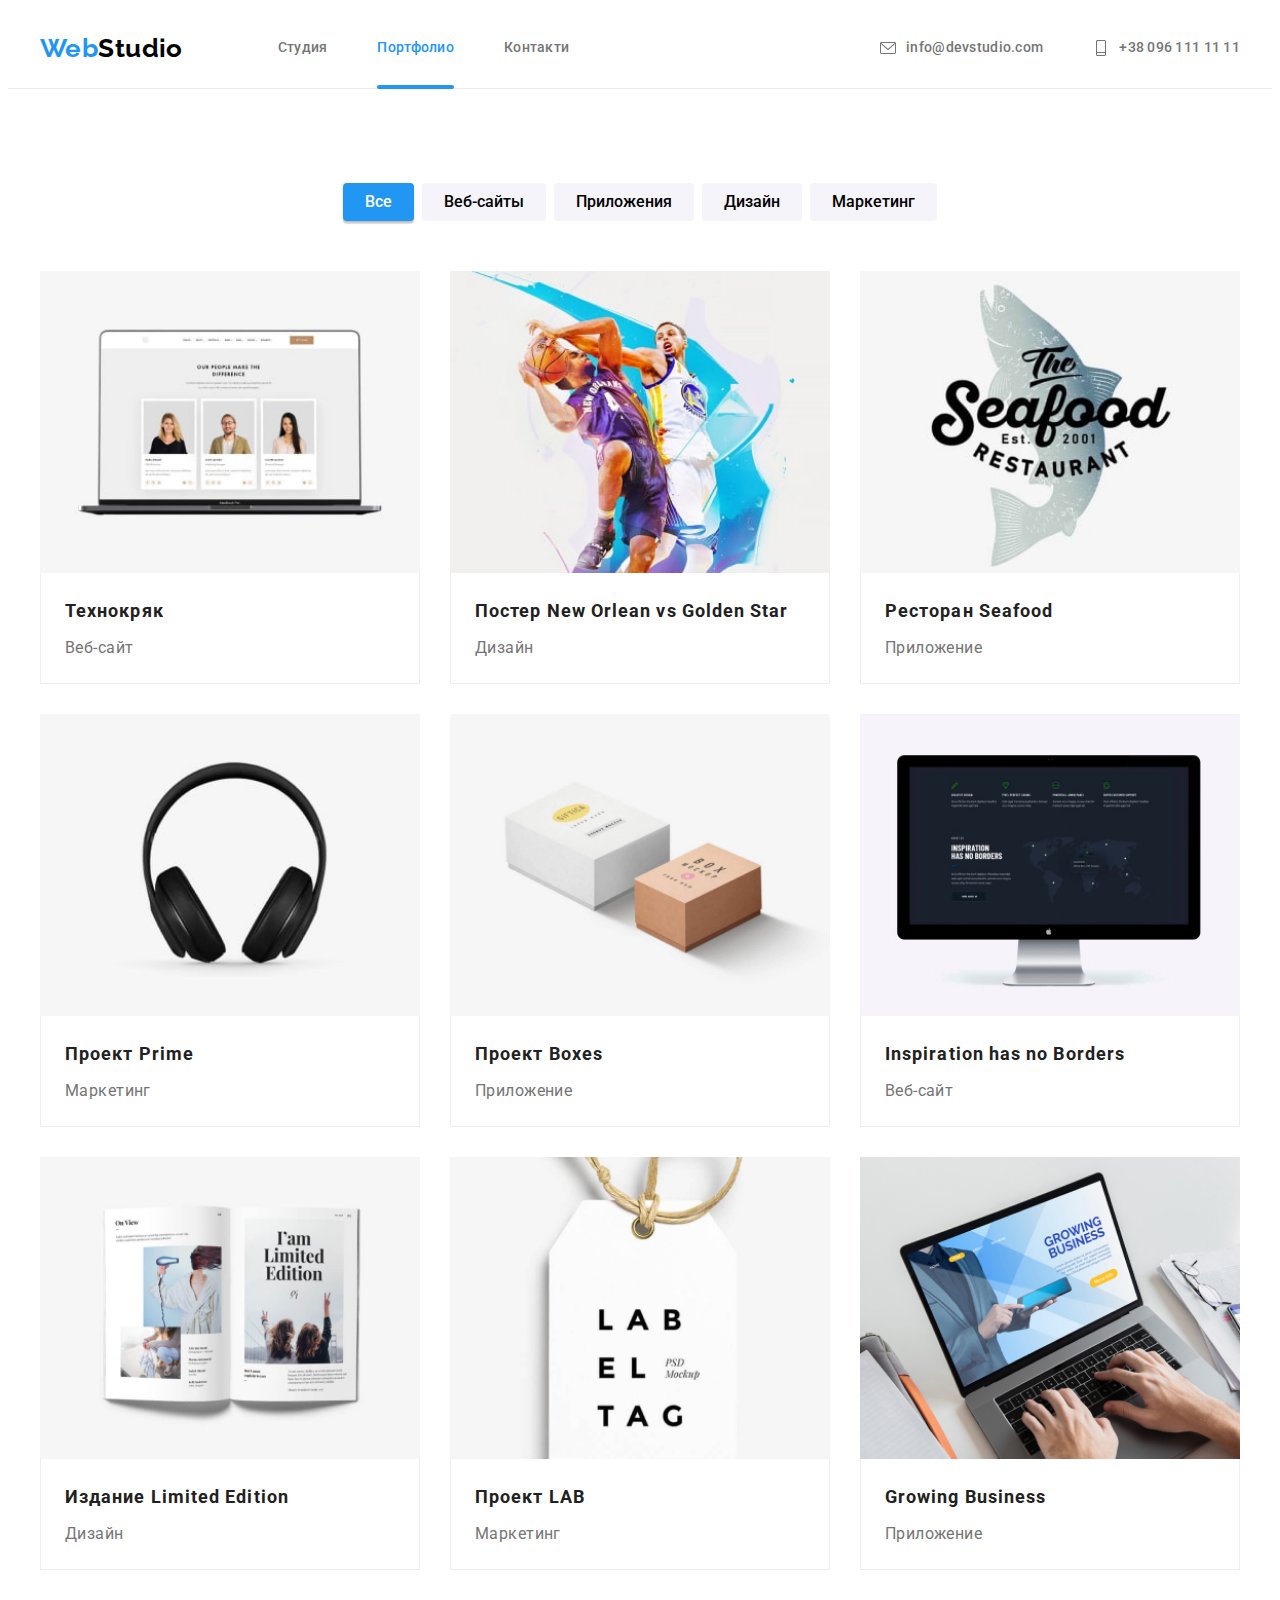
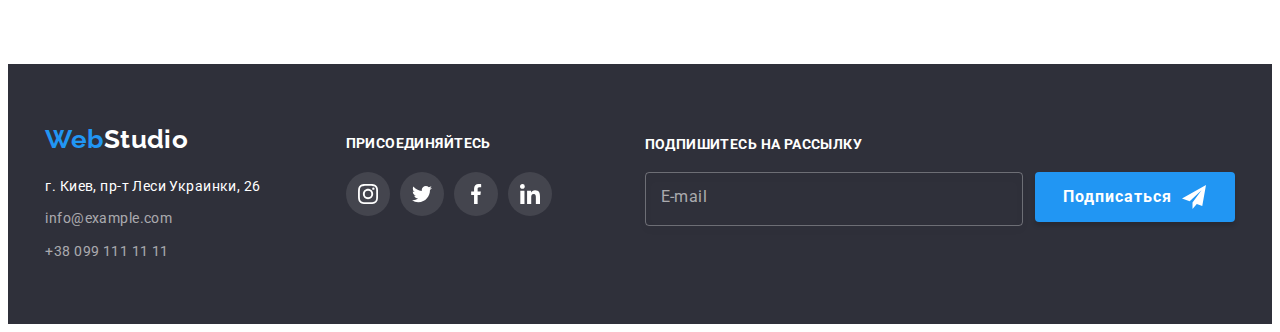
==== commit 212d1ab7: "add retina images and some styles" ====
--- a/portfolio.html
+++ b/portfolio.html
@@ -56,6 +56,16 @@
             </a>
           </li>
         </ul>
+        <button
+          type="button"
+          class="menu-mobile__open"
+          data-mobile-menu-open
+          aria-label="кнопка мобильного меню"
+        >
+          <svg class="menu-mobile__icon" width="40" height="40">
+            <use href="./images/icons.svg#mobile-menu"></use>
+          </svg>
+        </button>
       </div>
     </header>
     <main>
@@ -88,12 +98,34 @@
                 class="portfolio__link"
               >
                 <div class="examples__thumb">
-                  <img
-                    class="examples__img"
-                    src="./images/portfolio-example-item_1.jpg"
-                    alt="Технокряк"
-                    width="370"
-                  />
+                  <picture>
+                    <source
+                      srcset="
+                        ./images/portfolio-example-item/portfolio-example-item_1/portfolio-example-item_1-1200.jpg    1x,
+                        ./images/portfolio-example-item/portfolio-example-item_1/portfolio-example-item_1-1200@2x.jpg 2x
+                      "
+                      media="(min-width:1200px)"
+                    />
+                    <source
+                      srcset="
+                        ./images/portfolio-example-item/portfolio-example-item_1/portfolio-example-item_1-768.jpg    1x,
+                        ./images/portfolio-example-item/portfolio-example-item_1/portfolio-example-item_1-768@2x.jpg 2x
+                      "
+                      media="(min-width:768px)"
+                    />
+                    <source
+                      srcset="
+                        ./images/portfolio-example-item/portfolio-example-item_1/portfolio-example-item_1.jpg    1x,
+                        ./images/portfolio-example-item/portfolio-example-item_1/portfolio-example-item_1@2x.jpg 2x
+                      "
+                      media="(max-width:767px)"
+                    />
+                    <img
+                      class="examples__img"
+                      src="./images/portfolio-example-item/portfolio-example-item_1/portfolio-example-item_1.jpg"
+                      alt="Технокряк"
+                    />
+                  </picture>
                   <p class="examples__descr">
                     Ресурс предлагает комплексные предложения с разным уровнем функционала и
                     сервисов. Все это позволит посетителю получить исчерпывающие сведения о компании
@@ -114,12 +146,34 @@
                 class="portfolio__link"
               >
                 <div class="examples__thumb">
-                  <img
-                    class="examples__img"
-                    src="./images/portfolio-example-item_2.jpg"
-                    alt="Постер New Orlean vs Golden Star"
-                    width="370"
-                  />
+                  <picture>
+                    <source
+                      srcset="
+                        ./images/portfolio-example-item/portfolio-example-item_2/portfolio-example-item_2-1200.jpg    1x,
+                        ./images/portfolio-example-item/portfolio-example-item_2/portfolio-example-item_2-1200@2x.jpg 2x
+                      "
+                      media="(min-width:1200px)"
+                    />
+                    <source
+                      srcset="
+                        ./images/portfolio-example-item/portfolio-example-item_2/portfolio-example-item_2-768.jpg    1x,
+                        ./images/portfolio-example-item/portfolio-example-item_2/portfolio-example-item_2-768@2x.jpg 2x
+                      "
+                      media="(min-width:768px)"
+                    />
+                    <source
+                      srcset="
+                        ./images/portfolio-example-item/portfolio-example-item_2/portfolio-example-item_2.jpg    1x,
+                        ./images/portfolio-example-item/portfolio-example-item_2/portfolio-example-item_2@2x.jpg 2x
+                      "
+                      media="(max-width:767px)"
+                    />
+                    <img
+                      class="examples__img"
+                      src="./images/portfolio-example-item/portfolio-example-item_2/portfolio-example-item_2.jpg"
+                      alt="Постер New Orlean vs Golden Star"
+                    />
+                  </picture>
                   <p class="examples__descr">
                     Ресурс предлагает комплексные предложения с разным уровнем функционала и
                     сервисов. Все это позволит посетителю получить исчерпывающие сведения о компании
@@ -140,12 +194,34 @@
                 class="portfolio__link"
               >
                 <div class="examples__thumb">
-                  <img
-                    class="examples__img"
-                    src="./images/portfolio-example-item_3.jpg"
-                    alt="Ресторан Seafood"
-                    width="370"
-                  />
+                  <picture>
+                    <source
+                      srcset="
+                        ./images/portfolio-example-item/portfolio-example-item_3/portfolio-example-item_3-1200.jpg    1x,
+                        ./images/portfolio-example-item/portfolio-example-item_3/portfolio-example-item_3-1200@2x.jpg 2x
+                      "
+                      media="(min-width:1200px)"
+                    />
+                    <source
+                      srcset="
+                        ./images/portfolio-example-item/portfolio-example-item_3/portfolio-example-item_3-768.jpg    1x,
+                        ./images/portfolio-example-item/portfolio-example-item_3/portfolio-example-item_3-768@2x.jpg 2x
+                      "
+                      media="(min-width:768px)"
+                    />
+                    <source
+                      srcset="
+                        ./images/portfolio-example-item/portfolio-example-item_3/portfolio-example-item_3.jpg    1x,
+                        ./images/portfolio-example-item/portfolio-example-item_3/portfolio-example-item_3@2x.jpg 2x
+                      "
+                      media="(max-width:767px)"
+                    />
+                    <img
+                      class="examples__img"
+                      src="./images/portfolio-example-item/portfolio-example-item_3/portfolio-example-item_3.jpg"
+                      alt="Ресторан Seafood"
+                    />
+                  </picture>
                   <p class="examples__descr">
                     Ресурс предлагает комплексные предложения с разным уровнем функционала и
                     сервисов. Все это позволит посетителю получить исчерпывающие сведения о компании
@@ -166,12 +242,34 @@
                 class="portfolio__link"
               >
                 <div class="examples__thumb">
-                  <img
-                    class="examples__img"
-                    src="./images/portfolio-example-item_4.jpg"
-                    alt="Проект Prime"
-                    width="370"
-                  />
+                  <picture>
+                    <source
+                      srcset="
+                        ./images/portfolio-example-item/portfolio-example-item_4/portfolio-example-item_4-1200.jpg    1x,
+                        ./images/portfolio-example-item/portfolio-example-item_4/portfolio-example-item_4-1200@2x.jpg 2x
+                      "
+                      media="(min-width:1200px)"
+                    />
+                    <source
+                      srcset="
+                        ./images/portfolio-example-item/portfolio-example-item_4/portfolio-example-item_4-768.jpg    1x,
+                        ./images/portfolio-example-item/portfolio-example-item_4/portfolio-example-item_4-768@2x.jpg 2x
+                      "
+                      media="(min-width:768px)"
+                    />
+                    <source
+                      srcset="
+                        ./images/portfolio-example-item/portfolio-example-item_4/portfolio-example-item_4.jpg    1x,
+                        ./images/portfolio-example-item/portfolio-example-item_4/portfolio-example-item_4@2x.jpg 2x
+                      "
+                      media="(max-width:767px)"
+                    />
+                    <img
+                      class="examples__img"
+                      src="./images/portfolio-example-item/portfolio-example-item_4/portfolio-example-item_4.jpg"
+                      alt="Проект Prime"
+                    />
+                  </picture>
                   <p class="examples__descr">
                     Ресурс предлагает комплексные предложения с разным уровнем функционала и
                     сервисов. Все это позволит посетителю получить исчерпывающие сведения о компании
@@ -192,12 +290,34 @@
                 class="portfolio__link"
               >
                 <div class="examples__thumb">
-                  <img
-                    class="examples__img"
-                    src="./images/portfolio-example-item_5.jpg"
-                    alt="Проект Boxes"
-                    width="370"
-                  />
+                  <picture>
+                    <source
+                      srcset="
+                        ./images/portfolio-example-item/portfolio-example-item_5/portfolio-example-item_5-1200.jpg    1x,
+                        ./images/portfolio-example-item/portfolio-example-item_5/portfolio-example-item_5-1200@2x.jpg 2x
+                      "
+                      media="(min-width:1200px)"
+                    />
+                    <source
+                      srcset="
+                        ./images/portfolio-example-item/portfolio-example-item_5/portfolio-example-item_5-768.jpg    1x,
+                        ./images/portfolio-example-item/portfolio-example-item_5/portfolio-example-item_5-768@2x.jpg 2x
+                      "
+                      media="(min-width:768px)"
+                    />
+                    <source
+                      srcset="
+                        ./images/portfolio-example-item/portfolio-example-item_5/portfolio-example-item_5.jpg    1x,
+                        ./images/portfolio-example-item/portfolio-example-item_5/portfolio-example-item_5@2x.jpg 2x
+                      "
+                      media="(max-width:767px)"
+                    />
+                    <img
+                      class="examples__img"
+                      src="./images/portfolio-example-item/portfolio-example-item_5/portfolio-example-item_5.jpg"
+                      alt="Проект Boxes"
+                    />
+                  </picture>
                   <p class="examples__descr">
                     Ресурс предлагает комплексные предложения с разным уровнем функционала и
                     сервисов. Все это позволит посетителю получить исчерпывающие сведения о компании
@@ -218,12 +338,34 @@
                 class="portfolio__link"
               >
                 <div class="examples__thumb">
-                  <img
-                    class="examples__img"
-                    src="./images/portfolio-example-item_6.jpg"
-                    alt="Inspiration has no Borders"
-                    width="370"
-                  />
+                  <picture>
+                    <source
+                      srcset="
+                        ./images/portfolio-example-item/portfolio-example-item_6/portfolio-example-item_6-1200.jpg    1x,
+                        ./images/portfolio-example-item/portfolio-example-item_6/portfolio-example-item_6-1200@2x.jpg 2x
+                      "
+                      media="(min-width:1200px)"
+                    />
+                    <source
+                      srcset="
+                        ./images/portfolio-example-item/portfolio-example-item_6/portfolio-example-item_6-768.jpg    1x,
+                        ./images/portfolio-example-item/portfolio-example-item_6/portfolio-example-item_6-768@2x.jpg 2x
+                      "
+                      media="(min-width:768px)"
+                    />
+                    <source
+                      srcset="
+                        ./images/portfolio-example-item/portfolio-example-item_6/portfolio-example-item_6.jpg    1x,
+                        ./images/portfolio-example-item/portfolio-example-item_6/portfolio-example-item_6@2x.jpg 2x
+                      "
+                      media="(max-width:767px)"
+                    />
+                    <img
+                      class="examples__img"
+                      src="./images/portfolio-example-item/portfolio-example-item_6/portfolio-example-item_6.jpg"
+                      alt="Inspiration has no Borders"
+                    />
+                  </picture>
                   <p class="examples__descr">
                     Ресурс предлагает комплексные предложения с разным уровнем функционала и
                     сервисов. Все это позволит посетителю получить исчерпывающие сведения о компании
@@ -244,12 +386,34 @@
                 class="portfolio__link"
               >
                 <div class="examples__thumb">
-                  <img
-                    class="examples__img"
-                    src="./images/portfolio-example-item_7.jpg"
-                    alt="Издание Limited Edition"
-                    width="370"
-                  />
+                  <picture>
+                    <source
+                      srcset="
+                        ./images/portfolio-example-item/portfolio-example-item_7/portfolio-example-item_7-1200.jpg    1x,
+                        ./images/portfolio-example-item/portfolio-example-item_7/portfolio-example-item_7-1200@2x.jpg 2x
+                      "
+                      media="(min-width:1200px)"
+                    />
+                    <source
+                      srcset="
+                        ./images/portfolio-example-item/portfolio-example-item_7/portfolio-example-item_7-768.jpg    1x,
+                        ./images/portfolio-example-item/portfolio-example-item_7/portfolio-example-item_7-768@2x.jpg 2x
+                      "
+                      media="(min-width:768px)"
+                    />
+                    <source
+                      srcset="
+                        ./images/portfolio-example-item/portfolio-example-item_7/portfolio-example-item_7.jpg    1x,
+                        ./images/portfolio-example-item/portfolio-example-item_7/portfolio-example-item_7@2x.jpg 2x
+                      "
+                      media="(max-width:767px)"
+                    />
+                    <img
+                      class="examples__img"
+                      src="./images/portfolio-example-item/portfolio-example-item_7/portfolio-example-item_7.jpg"
+                      alt="Издание Limited Edition"
+                    />
+                  </picture>
                   <p class="examples__descr">
                     Ресурс предлагает комплексные предложения с разным уровнем функционала и
                     сервисов. Все это позволит посетителю получить исчерпывающие сведения о компании
@@ -270,12 +434,34 @@
                 class="portfolio__link"
               >
                 <div class="examples__thumb">
-                  <img
-                    class="examples__img"
-                    src="./images/portfolio-example-item_8.jpg"
-                    alt="Проект LAB"
-                    width="370"
-                  />
+                  <picture>
+                    <source
+                      srcset="
+                        ./images/portfolio-example-item/portfolio-example-item_8/portfolio-example-item_8-1200.jpg    1x,
+                        ./images/portfolio-example-item/portfolio-example-item_8/portfolio-example-item_8-1200@2x.jpg 2x
+                      "
+                      media="(min-width:1200px)"
+                    />
+                    <source
+                      srcset="
+                        ./images/portfolio-example-item/portfolio-example-item_8/portfolio-example-item_8-768.jpg    1x,
+                        ./images/portfolio-example-item/portfolio-example-item_8/portfolio-example-item_8-768@2x.jpg 2x
+                      "
+                      media="(min-width:768px)"
+                    />
+                    <source
+                      srcset="
+                        ./images/portfolio-example-item/portfolio-example-item_8/portfolio-example-item_8.jpg    1x,
+                        ./images/portfolio-example-item/portfolio-example-item_8/portfolio-example-item_8@2x.jpg 2x
+                      "
+                      media="(max-width:767px)"
+                    />
+                    <img
+                      class="examples__img"
+                      src="./images/portfolio-example-item/portfolio-example-item_8/portfolio-example-item_8.jpg"
+                      alt="Проект LAB"
+                    />
+                  </picture>
                   <p class="examples__descr">
                     Ресурс предлагает комплексные предложения с разным уровнем функционала и
                     сервисов. Все это позволит посетителю получить исчерпывающие сведения о компании
@@ -296,12 +482,35 @@
                 class="portfolio__link"
               >
                 <div class="examples__thumb">
-                  <img
-                    class="examples__img"
-                    src="./images/portfolio-example-item_9.jpg"
-                    alt="Growing Business"
-                    width="370"
-                  />
+                  <picture>
+                    <source
+                      srcset="
+                        ./images/portfolio-example-item/portfolio-example-item_9/portfolio-example-item_9-1200.jpg    1x,
+                        ./images/portfolio-example-item/portfolio-example-item_9/portfolio-example-item_9-1200@2x.jpg 2x
+                      "
+                      media="(min-width:1200px)"
+                    />
+                    <source
+                      srcset="
+                        ./images/portfolio-example-item/portfolio-example-item_9/portfolio-example-item_9-768.jpg    1x,
+                        ./images/portfolio-example-item/portfolio-example-item_9/portfolio-example-item_9-768@2x.jpg 2x
+                      "
+                      media="(min-width:768px)"
+                    />
+                    <source
+                      srcset="
+                        ./images/portfolio-example-item/portfolio-example-item_9/portfolio-example-item_9.jpg    1x,
+                        ./images/portfolio-example-item/portfolio-example-item_9/portfolio-example-item_9@2x.jpg 2x
+                      "
+                      media="(max-width:767px)"
+                    />
+                    <img
+                      class="examples__img"
+                      src="./images/portfolio-example-item/portfolio-example-item_9/portfolio-example-item_9.jpg"
+                      alt="Growing Business"
+                      width="370"
+                    />
+                  </picture>
                   <p class="examples__descr">
                     Ресурс предлагает комплексные предложения с разным уровнем функционала и
                     сервисов. Все это позволит посетителю получить исчерпывающие сведения о компании
@@ -426,5 +635,45 @@
         </div>
       </div>
     </footer>
+    <div class="menu-mobile is-hidden" data-mobile-menu-modal>
+      <button type="button" class="menu-mobile__close" data-mobile-menu-close>
+        <svg class="menu-mobile__icon" width="40" height="40">
+          <use href="./images/icons.svg#close-menu"></use>
+        </svg>
+      </button>
+      <ul class="mobile-nav__list">
+        <li class="mobile-nav__item">
+          <a href="./index.html" class="mobile-nav__link">Студия</a>
+        </li>
+        <li class="mobile-nav__item">
+          <a href="./portfolio.html" class="mobile-nav__link mobile-nav__link-current">Портфолио</a>
+        </li>
+        <li class="mobile-nav__item">
+          <a href="/" class="mobile-nav__link">Контакти</a>
+        </li>
+      </ul>
+      <ul class="mobile-contacts__list">
+        <li class="mobile-contacts__item">
+          <a href="tel:+380961111111" class="mobile-contacts__link mobile-contacts__link--phone">
+            +38 096 111 11 11
+          </a>
+        </li>
+        <li class="mobile-contacts__item">
+          <a
+            href="mailto:info@devstudio.com"
+            class="mobile-contacts__link mobile-contacts__link--mail"
+          >
+            info@devstudio.com
+          </a>
+        </li>
+      </ul>
+      <ul class="mobile-social__list">
+        <li class="mobile-social__item"><a href="#" class="mobile-social__link">Instagram</a></li>
+        <li class="mobile-social__item"><a href="#" class="mobile-social__link">Twitter</a></li>
+        <li class="mobile-social__item"><a href="#" class="mobile-social__link">Facebook</a></li>
+        <li class="mobile-social__item"><a href="#" class="mobile-social__link">LinkedIn</a></li>
+      </ul>
+    </div>
+    <script src="./js/menu-mobile.js"></script>
   </body>
 </html>
--- a/css/main.min.css
+++ b/css/main.min.css
@@ -1 +1 @@
-.modal-form__btn-submit,.subscribe__button,.solutions__btn{font-family:"Roboto",sans-serif;font-weight:700;font-size:16px;line-height:1.88;letter-spacing:.06em;color:#fff;background-color:#2196f3;cursor:pointer;-webkit-box-shadow:0px 4px 4px rgba(0,0,0,.15);box-shadow:0px 4px 4px rgba(0,0,0,.15);border-radius:4px;border:none}.footer__logo,.logo{font-family:"Raleway",sans-serif;font-weight:700;font-size:26px;line-height:1.19;color:#000}.potfolio__title-visually-hidden,.label-checkbox__item-visually-hidden,.peculiarities__title-visually-hidden{position:absolute;width:1px;height:1px;margin:-1px;border:0;padding:0;white-space:nowrap;-webkit-clip-path:inset(100%);clip-path:inset(100%);clip:rect(0 0 0 0);overflow:hidden}.customers__title,.team__title{font-size:28px;line-height:1.1785714286;text-align:center;margin-bottom:30px}h1,h2,h3,p,ul{margin:0;padding:0}img{display:block;width:100%}ul,a{text-decoration:none}ul{list-style:none}body{font-family:"Roboto",sans-serif;font-size:14px;line-height:1.14;letter-spacing:.03em;color:#212121;background-color:#fff}.container{padding:0 15px;margin:0 auto}@media screen and (max-width: 768px){.container{max-width:480px}}@media screen and (min-width: 768px){.container{max-width:768px}}@media screen and (min-width: 1200px){.container{max-width:1200px}}.section{padding-top:60px;padding-bottom:60px}@media screen and (min-width: 1200px){.section{padding-top:94px;padding-bottom:94px}}.header{border-bottom:1px solid #ececec}.header__container{display:-webkit-box;display:-ms-flexbox;display:flex}.logo__color{color:#2196f3}@media screen and (max-width: 768px){.logo{display:block;padding:16px 0 16px 0}}.nav__list,.contacts__list{display:none}@media screen and (min-width: 768px){.nav__list,.contacts__list{display:-webkit-box;display:-ms-flexbox;display:flex;-webkit-box-align:center;-ms-flex-align:center;align-items:center}}.menu{display:-webkit-box;display:-ms-flexbox;display:flex;-webkit-box-align:center;-ms-flex-align:center;align-items:center}.nav__list{gap:50px}.nav__list{margin-left:95px}.contacts__list{margin-left:auto;-webkit-box-orient:vertical;-webkit-box-direction:normal;-ms-flex-direction:column;flex-direction:column;-webkit-box-pack:center;-ms-flex-pack:center;justify-content:center;gap:10px;-webkit-box-align:start;-ms-flex-align:start;align-items:flex-start}@media screen and (min-width: 1200px){.contacts__list{-webkit-box-orient:horizontal;-webkit-box-direction:normal;-ms-flex-direction:row;flex-direction:row;-webkit-box-align:center;-ms-flex-align:center;align-items:center;gap:50px}}.nav__link{font-weight:500;letter-spacing:.02em;color:#757575;display:-webkit-inline-box;display:-ms-inline-flexbox;display:inline-flex;padding:32px 0;-webkit-transition:color 250ms cubic-bezier(0.4, 0, 0.2, 1);transition:color 250ms cubic-bezier(0.4, 0, 0.2, 1)}.nav__link:hover,.nav__link:focus{color:#2196f3}.nav__link:hover .contacts__icon,.nav__link:focus .contacts__icon{fill:currentColor}.contacts__link{font-weight:500;letter-spacing:.02em;color:#757575;display:-webkit-inline-box;display:-ms-inline-flexbox;display:inline-flex;-webkit-transition:color 250ms cubic-bezier(0.4, 0, 0.2, 1);transition:color 250ms cubic-bezier(0.4, 0, 0.2, 1)}.contacts__link:hover,.contacts__link:focus{color:#2196f3}.contacts__link:hover .contacts__icon,.contacts__link:focus .contacts__icon{fill:currentColor}@media screen and (min-width: 1200px){.contacts__link{padding:32px 0}}.nav__link-current{position:relative;color:#2196f3}.nav__link-current::after{content:"";display:block;width:100%;height:4px;position:absolute;left:0;bottom:-1px;border-radius:2px;background-color:#2196f3}.contacts__icon{margin-right:10px;fill:currentColor;-webkit-transition:fill 250ms cubic-bezier(0.4, 0, 0.2, 1);transition:fill 250ms cubic-bezier(0.4, 0, 0.2, 1)}.solutions{background:-webkit-gradient(linear, left top, left bottom, from(rgba(47, 48, 58, 0.4)), to(rgba(47, 48, 58, 0.4))),url("../images/solutions/solutions480.jpg");background:linear-gradient(to bottom, rgba(47, 48, 58, 0.4), rgba(47, 48, 58, 0.4)),url("../images/solutions/solutions480.jpg");background-size:cover;background-repeat:no-repeat;margin:0 auto;text-align:center;padding-top:118px;padding-bottom:118px}@media(min-device-pixel-ratio: 2),(-webkit-min-device-pixel-ratio: 2),(min-resolution: 192dpi),(min-resolution: 2dppx){.solutions{background-image:-webkit-gradient(linear, left top, left bottom, from(rgba(47, 48, 58, 0.4)), to(rgba(47, 48, 58, 0.4))),url("../images/solutions/solutions480@2x.jpg");background-image:linear-gradient(to bottom, rgba(47, 48, 58, 0.4), rgba(47, 48, 58, 0.4)),url("../images/solutions/solutions480@2x.jpg")}}@media screen and (min-width: 768px){.solutions{background:-webkit-gradient(linear, left top, left bottom, from(rgba(47, 48, 58, 0.4)), to(rgba(47, 48, 58, 0.4))),url("../images/solutions/solutions768.jpg");background:linear-gradient(to bottom, rgba(47, 48, 58, 0.4), rgba(47, 48, 58, 0.4)),url("../images/solutions/solutions768.jpg")}}@media screen and (min-width: 768px)and (min-device-pixel-ratio: 2),screen and (min-width: 768px)and (-webkit-min-device-pixel-ratio: 2),screen and (min-width: 768px)and (min-resolution: 192dpi),screen and (min-width: 768px)and (min-resolution: 2dppx){.solutions{background-image:-webkit-gradient(linear, left top, left bottom, from(rgba(47, 48, 58, 0.4)), to(rgba(47, 48, 58, 0.4))),url("../images/solutions/solutions768@2x.jpg");background-image:linear-gradient(to bottom, rgba(47, 48, 58, 0.4), rgba(47, 48, 58, 0.4)),url("../images/solutions/solutions768@2x.jpg")}}@media screen and (min-width: 768px){.solutions{background:-webkit-gradient(linear, left top, left bottom, from(rgba(47, 48, 58, 0.4)), to(rgba(47, 48, 58, 0.4))),url("../images/solutions/solutions1600.jpg");background:linear-gradient(to bottom, rgba(47, 48, 58, 0.4), rgba(47, 48, 58, 0.4)),url("../images/solutions/solutions1600.jpg");max-width:1600px;background-size:cover;background-repeat:no-repeat;background-size:cover;background-repeat:no-repeat}}@media screen and (min-width: 768px)and (min-device-pixel-ratio: 2),screen and (min-width: 768px)and (-webkit-min-device-pixel-ratio: 2),screen and (min-width: 768px)and (min-resolution: 192dpi),screen and (min-width: 768px)and (min-resolution: 2dppx){.solutions{background-image:-webkit-gradient(linear, left top, left bottom, from(rgba(47, 48, 58, 0.4)), to(rgba(47, 48, 58, 0.4))),url("../images/solutions/solutions1600@2x.jpg");background-image:linear-gradient(to bottom, rgba(47, 48, 58, 0.4), rgba(47, 48, 58, 0.4)),url("../images/solutions/solutions1600@2x.jpg")}}.solutions__title{font-weight:900;font-size:26px;line-height:1.62;letter-spacing:.06em;text-transform:uppercase;color:#fff;margin-bottom:30px;margin-left:auto;margin-right:auto}@media screen and (min-width: 768px){.solutions__title{width:360px}}@media screen and (min-width: 1200px){.solutions__title{font-size:44px;line-height:1.36;width:693px}}.solutions__btn{padding:10px 32px}@media screen and (min-width: 768px){.peculiarities__list{display:-webkit-box;display:-ms-flexbox;display:flex;gap:30px;-ms-flex-wrap:wrap;flex-wrap:wrap}}@media screen and (max-width: 767px){.peculiarities__item:not(:last-child){margin-bottom:30px}}@media screen and (min-width: 768px){.peculiarities__item{width:calc((100% - 30px)/2)}}@media screen and (min-width: 1200px){.peculiarities__item{width:calc((100% - 90px)/4)}}.peculiarities__box{display:-webkit-box;display:-ms-flexbox;display:flex;height:120px;-webkit-box-pack:center;-ms-flex-pack:center;justify-content:center;-webkit-box-align:center;-ms-flex-align:center;align-items:center;background-color:#f5f4fa;border-radius:4px;margin-bottom:30px}.peculiarities__icon{width:70px;height:70px}.peculiarities__subtitle{font-size:14px;text-transform:uppercase;text-align:center;margin-bottom:10px}@media screen and (min-width: 767px){.peculiarities__subtitle{text-align:left}}.peculiarities__text{line-height:1.71;color:#757575}.works{display:none;padding-top:0}@media screen and (min-width: 1200px){.works{display:block}}.works__title{font-size:36px;line-height:1.17;text-align:center;margin-bottom:50px}.works__list{display:-webkit-box;display:-ms-flexbox;display:flex;gap:30px}.works__item{width:calc((100% - 60px)/3)}.works__thumb{position:relative}.works__descr{font-size:14px;line-height:1.1428571429;text-align:center;text-transform:uppercase;padding-top:27px;padding-bottom:27px;color:#fff;background-color:rgba(47,48,58,.8);position:absolute;width:100%;left:0;bottom:0}.team{background-color:#f5f4fa}@media screen and (min-width: 1200px){.team__title{font-size:36px;line-height:1.17;margin-bottom:50px}}.team__list{display:-webkit-box;display:-ms-flexbox;display:flex;gap:30px;-webkit-box-orient:vertical;-webkit-box-direction:normal;-ms-flex-direction:column;flex-direction:column}@media screen and (min-width: 768px){.team__list{-webkit-box-orient:horizontal;-webkit-box-direction:normal;-ms-flex-direction:row;flex-direction:row;-ms-flex-wrap:wrap;flex-wrap:wrap}}.team__item{text-align:center;background-color:#fff;width:100%;-webkit-box-shadow:0px 1px 3px rgba(0,0,0,.12),0px 1px 1px rgba(0,0,0,.14),0px 2px 1px rgba(0,0,0,.2);box-shadow:0px 1px 3px rgba(0,0,0,.12),0px 1px 1px rgba(0,0,0,.14),0px 2px 1px rgba(0,0,0,.2);border-radius:0px 0px 4px 4px}@media screen and (min-width: 768px){.team__item{width:calc((100% - 30px)/2)}}@media screen and (min-width: 1200px){.team__item{width:calc((100% - 90px)/4)}}.team__footer{padding:30px 0}.team__name{font-weight:500;font-size:16px;line-height:1.19;margin-bottom:10px}.team__profession{font-size:16px;line-height:1.19;color:#757575;margin-bottom:16px}.social__list{display:-webkit-box;display:-ms-flexbox;display:flex;-webkit-box-pack:center;-ms-flex-pack:center;justify-content:center;gap:10px}.social__item{display:-webkit-box;display:-ms-flexbox;display:flex}.social__link{display:-webkit-inline-box;display:-ms-inline-flexbox;display:inline-flex;-webkit-box-pack:center;-ms-flex-pack:center;justify-content:center;-webkit-box-align:center;-ms-flex-align:center;align-items:center;width:44px;height:44px;border-radius:50%;-webkit-transition:background-color 250ms cubic-bezier(0.4, 0, 0.2, 1);transition:background-color 250ms cubic-bezier(0.4, 0, 0.2, 1)}.social__link:hover,.social__link:focus{background-color:#2196f3}.social__link:hover .social__icon,.social__link:focus .social__icon{fill:#fff}.social__icon{fill:#afb1b8;-webkit-transition:fill 250ms cubic-bezier(0.4, 0, 0.2, 1);transition:fill 250ms cubic-bezier(0.4, 0, 0.2, 1)}.customers{display:-webkit-box;display:-ms-flexbox;display:flex}@media screen and (min-width: 1200px){.customers__title{font-size:36px;line-height:1.17;margin-bottom:50px}}.customers__list{display:-webkit-box;display:-ms-flexbox;display:flex;gap:30px;-ms-flex-wrap:wrap;flex-wrap:wrap}.customers__item{width:calc((100% - 30px)/2)}@media screen and (min-width: 768px){.customers__item{width:calc((100% - 60px)/3)}}@media screen and (min-width: 1200px){.customers__item{width:calc((100% - 150px)/6)}}.customers__link{display:-webkit-box;display:-ms-flexbox;display:flex;-webkit-box-pack:center;-ms-flex-pack:center;justify-content:center;padding:13px 32px;border:1px solid #afb1b8;border-radius:4px;-webkit-transition:border-color 250ms cubic-bezier(0.4, 0, 0.2, 1);transition:border-color 250ms cubic-bezier(0.4, 0, 0.2, 1)}.customers__link:hover{border-color:#2196f3}.customers__link:hover .customers__icon{fill:#2196f3}.customers__icon{width:106px;height:60px;fill:#afb1b8;-webkit-transition:fill 250ms cubic-bezier(0.4, 0, 0.2, 1);transition:fill 250ms cubic-bezier(0.4, 0, 0.2, 1)}.footer{color:#fff;background-color:#2f303a;padding-top:60px;padding-bottom:60px}.footer__container{display:-webkit-box;display:-ms-flexbox;display:flex;gap:60px;-webkit-box-orient:vertical;-webkit-box-direction:normal;-ms-flex-direction:column;flex-direction:column;-webkit-box-pack:center;-ms-flex-pack:center;justify-content:center}@media screen and (min-width: 768px){.footer__container{-webkit-box-orient:horizontal;-webkit-box-direction:normal;-ms-flex-direction:row;flex-direction:row;-ms-flex-wrap:wrap;flex-wrap:wrap}}@media screen and (min-width: 1200px){.footer__container{gap:0}}.footer__logo{display:inline-block;margin-bottom:20px;color:inherit}.footer-address{text-align:center}@media screen and (min-width: 1200px){.footer-address{text-align:left}}address{font-style:normal}.footer-contacts__item{font-style:normal;font-weight:400;font-size:14px;line-height:1.71;list-style:none;margin-bottom:9px}.footer-contacts__item:last-child{margin-bottom:0}.footer-contacts__link{color:rgba(255,255,255,.6)}.footer-contacts__link-address{color:inherit}.footer-social{text-align:center}@media screen and (min-width: 768px){.footer-social{margin-left:165px}}@media screen and (min-width: 1200px){.footer-social{margin-left:85px;text-align:left}}.footer-social__title{font-size:14px;line-height:1.14;letter-spacing:.03em;text-transform:uppercase;margin-bottom:20px;padding-top:12px}.footer-social__list{display:-webkit-box;display:-ms-flexbox;display:flex;gap:10px;-webkit-box-pack:center;-ms-flex-pack:center;justify-content:center}.footer-social__link{display:-webkit-inline-box;display:-ms-inline-flexbox;display:inline-flex;width:44px;height:44px;-webkit-box-pack:center;-ms-flex-pack:center;justify-content:center;-webkit-box-align:center;-ms-flex-align:center;align-items:center;border-radius:50%;background-color:rgba(255,255,255,.1);-webkit-transition:background-color 250ms cubic-bezier(0.4, 0, 0.2, 1);transition:background-color 250ms cubic-bezier(0.4, 0, 0.2, 1)}.footer-social__link:hover,.footer-social__link:focus{background-color:#2196f3}.footer-social__icon{width:20px;height:20px;fill:#fff}.footer-subscribe{padding-top:12px;text-align:center}@media screen and (min-width: 1200px){.footer-subscribe{margin-left:93px;text-align:left}}.footer-subscribe__title{margin-bottom:20px;font-size:14px;line-height:1.1428571429;text-transform:uppercase}.subscribe-box{display:-webkit-box;display:-ms-flexbox;display:flex;position:relative;-webkit-box-orient:vertical;-webkit-box-direction:normal;-ms-flex-direction:column;flex-direction:column;gap:20px}@media screen and (min-width: 1200px){.subscribe-box{-webkit-box-orient:horizontal;-webkit-box-direction:normal;-ms-flex-direction:row;flex-direction:row;gap:12px}}.subscribe__input{border:1px solid rgba(255,255,255,.3);-webkit-filter:drop-shadow(0px 4px 4px rgba(0, 0, 0, 0.15));filter:drop-shadow(0px 4px 4px rgba(0, 0, 0, 0.15));border-radius:4px;background-color:rgba(0,0,0,0);width:100%;height:50px;padding-left:16px;color:rgba(255,255,255,.6);outline:none}.subscribe__input:not(:-moz-placeholder-shown)+.subscribe__label{transform:translate(-16px, -35px)}.subscribe__input:not(:-ms-input-placeholder)+.subscribe__label{transform:translate(-16px, -35px)}.subscribe__input:focus+.subscribe__label,.subscribe__input:not(:placeholder-shown)+.subscribe__label{-webkit-transform:translate(-16px, -35px);transform:translate(-16px, -35px)}@media screen and (min-width: 768px){.subscribe__input{width:450px}}@media screen and (min-width: 1200px){.subscribe__input{width:358px}}.subscribe__label{position:absolute;top:15px;left:16px;font-size:16px;line-height:1.25;color:rgba(255,255,255,.6);-webkit-transition:-webkit-transform 250ms cubic-bezier(0.4, 0, 0.2, 1);transition:-webkit-transform 250ms cubic-bezier(0.4, 0, 0.2, 1);transition:transform 250ms cubic-bezier(0.4, 0, 0.2, 1);transition:transform 250ms cubic-bezier(0.4, 0, 0.2, 1), -webkit-transform 250ms cubic-bezier(0.4, 0, 0.2, 1)}.subscribe__button{display:-webkit-box;display:-ms-flexbox;display:flex;-webkit-box-pack:center;-ms-flex-pack:center;justify-content:center;-webkit-box-align:center;-ms-flex-align:center;align-items:center;width:200px;height:50px;margin:0 auto}.subscribe__icon{margin-left:10px;fill:currentColor}.backdrop{position:fixed;top:0;left:0;width:100%;height:100%;background-color:rgba(0,0,0,.2);-webkit-transition:background-color 250ms cubic-bezier(0.4, 0, 0.2, 1),opacity 250ms cubic-bezier(0.4, 0, 0.2, 1),visibility 250ms cubic-bezier(0.4, 0, 0.2, 1);transition:background-color 250ms cubic-bezier(0.4, 0, 0.2, 1),opacity 250ms cubic-bezier(0.4, 0, 0.2, 1),visibility 250ms cubic-bezier(0.4, 0, 0.2, 1)}.backdrop.is-hidden{opacity:0;pointer-events:none;visibility:hidden}.backdrop.is-hidden .modal{-webkit-transform:translate(-50%, -50%) scale(1.2);transform:translate(-50%, -50%) scale(1.2)}.modal{position:absolute;top:50%;left:50%;-webkit-transform:translate(-50%, -50%) scale(1);transform:translate(-50%, -50%) scale(1);width:100%;background:#fff;-webkit-box-shadow:0px 1px 3px rgba(0,0,0,.12),0px 1px 1px rgba(0,0,0,.14),0px 2px 1px rgba(0,0,0,.2);box-shadow:0px 1px 3px rgba(0,0,0,.12),0px 1px 1px rgba(0,0,0,.14),0px 2px 1px rgba(0,0,0,.2);border-radius:4px;padding:40px;-webkit-transition:-webkit-transform 250ms cubic-bezier(0.4, 0, 0.2, 1);transition:-webkit-transform 250ms cubic-bezier(0.4, 0, 0.2, 1);transition:transform 250ms cubic-bezier(0.4, 0, 0.2, 1);transition:transform 250ms cubic-bezier(0.4, 0, 0.2, 1), -webkit-transform 250ms cubic-bezier(0.4, 0, 0.2, 1)}@media screen and (min-width: 480px)and (max-width: 1200px){.modal{width:450px}}@media screen and (min-width: 1200px){.modal{max-width:528px}}.modal__btn-close{position:absolute;right:8px;top:8px;padding:6px;border:1px solid rgba(0,0,0,.1);border-radius:50%;cursor:pointer;-webkit-transition:border-color 250ms cubic-bezier(0.4, 0, 0.2, 1),fill 250ms cubic-bezier(0.4, 0, 0.2, 1);transition:border-color 250ms cubic-bezier(0.4, 0, 0.2, 1),fill 250ms cubic-bezier(0.4, 0, 0.2, 1)}.modal__btn-close:hover,.modal__btn-close:focus{border-color:#2196f3;fill:#2196f3}.form__title{font-weight:700;font-size:20px;line-height:23px;text-align:center;letter-spacing:.03em;color:#212121;margin-bottom:12px}.modal-form__list{display:-webkit-box;display:-ms-flexbox;display:flex;-webkit-box-orient:vertical;-webkit-box-direction:normal;-ms-flex-direction:column;flex-direction:column;row-gap:10px}.modal-form__label{font-weight:400;font-size:12px;line-height:1.1666666667;letter-spacing:.01em;color:#757575}.modal-label__text{display:block;margin-bottom:4px}.modal-form__item-box{display:block;position:relative}.modal-form__input,.modal-form__textarea{outline:none;width:100%;height:40px;color:#757575;border:1px solid rgba(33,33,33,.2);border-radius:4px;padding-left:35px;-webkit-transition:border-color #2196f3,fill #2196f3;transition:border-color #2196f3,fill #2196f3}.modal-form__input:focus,.modal-form__input:focus+.modal-form__icon,.modal-form__textarea:focus,.modal-form__textarea:focus+.modal-form__icon{border-color:#2196f3;fill:#2196f3}.modal-form__icon{position:absolute;top:11px;left:12px}.modal-form__textarea{padding:12px 16px;height:120px}.label-checkbox{display:-webkit-box;display:-ms-flexbox;display:flex;-webkit-box-align:center;-ms-flex-align:center;align-items:center;-webkit-box-pack:center;-ms-flex-pack:center;justify-content:center;font-size:12px;line-height:1.1666666667;color:#757575;margin-bottom:30px}@media screen and (min-width: 1200px){.label-checkbox{font-size:14px;line-height:1.71}}.label-checkbox__icon{display:inline-block;width:16px;height:15px;border:2px solid #212121;border-radius:2px;margin-right:8px}.label-checkbox__item:checked+.label-checkbox__icon{background-color:#2196f3;background-image:url("../images/check.svg");border-color:#2196f3}.label-checkbox__link{display:inline-block;color:#2196f3;text-decoration:underline}.modal-form__btn-submit{display:block;padding:10px 55px;margin:0 auto}.potfolio__title{font-size:36px;line-height:1.17;text-align:center;margin-bottom:50px}.filter__list{list-style:none;display:-webkit-box;display:-ms-flexbox;display:flex;-ms-flex-wrap:wrap;flex-wrap:wrap;-webkit-column-gap:8px;-moz-column-gap:8px;column-gap:8px;row-gap:15px;margin-bottom:50px}@media screen and (min-width: 768px){.filter__list{-webkit-box-pack:center;-ms-flex-pack:center;justify-content:center}}.filter__button{font-family:"Roboto",sans-serif;font-weight:500;font-size:16px;line-height:1.6;background:#f5f4fa;border-radius:4px;border:none;cursor:pointer;padding:6px 22px}.filter__button:hover,.filter__button:focus{color:#fff;background-color:#2196f3;-webkit-box-shadow:0px 3px 1px rgba(0,0,0,.1),0px 1px 2px rgba(0,0,0,.08),0px 2px 2px rgba(0,0,0,.12);box-shadow:0px 3px 1px rgba(0,0,0,.1),0px 1px 2px rgba(0,0,0,.08),0px 2px 2px rgba(0,0,0,.12);-webkit-transition:color 250ms cubic-bezier(0.4, 0, 0.2, 1),background-color 250ms cubic-bezier(0.4, 0, 0.2, 1);transition:color 250ms cubic-bezier(0.4, 0, 0.2, 1),background-color 250ms cubic-bezier(0.4, 0, 0.2, 1)}.filter__button-active{color:#fff;background-color:#2196f3;-webkit-box-shadow:0px 3px 1px rgba(0,0,0,.1),0px 1px 2px rgba(0,0,0,.08),0px 2px 2px rgba(0,0,0,.12);box-shadow:0px 3px 1px rgba(0,0,0,.1),0px 1px 2px rgba(0,0,0,.08),0px 2px 2px rgba(0,0,0,.12)}.examples__list{display:-webkit-box;display:-ms-flexbox;display:flex;-ms-flex-wrap:wrap;flex-wrap:wrap;-webkit-box-pack:center;-ms-flex-pack:center;justify-content:center;gap:30px}.examples__item{-webkit-transition:-webkit-box-shadow 250ms cubic-bezier(0.4, 0, 0.2, 1);transition:-webkit-box-shadow 250ms cubic-bezier(0.4, 0, 0.2, 1);transition:box-shadow 250ms cubic-bezier(0.4, 0, 0.2, 1);transition:box-shadow 250ms cubic-bezier(0.4, 0, 0.2, 1), -webkit-box-shadow 250ms cubic-bezier(0.4, 0, 0.2, 1)}@media screen and (min-width: 768px){.examples__item{width:calc((100% - 30px)/2)}}@media screen and (min-width: 1200px){.examples__item{width:calc((100% - 60px)/3)}}.examples__item:hover,.examples__item:focus{-webkit-box-shadow:0px 1px 1px rgba(0,0,0,.12),0px 4px 4px rgba(0,0,0,.06),1px 4px 6px rgba(0,0,0,.16);box-shadow:0px 1px 1px rgba(0,0,0,.12),0px 4px 4px rgba(0,0,0,.06),1px 4px 6px rgba(0,0,0,.16);-webkit-transition:-webkit-box-shadow 250ms cubic-bezier(0.4, 0, 0.2, 1);transition:-webkit-box-shadow 250ms cubic-bezier(0.4, 0, 0.2, 1);transition:box-shadow 250ms cubic-bezier(0.4, 0, 0.2, 1);transition:box-shadow 250ms cubic-bezier(0.4, 0, 0.2, 1), -webkit-box-shadow 250ms cubic-bezier(0.4, 0, 0.2, 1)}.examples__item:hover .examples__descr,.examples__item:focus .examples__descr{-webkit-transform:translateY(0);transform:translateY(0);-webkit-transition:-webkit-transform 250ms cubic-bezier(0.4, 0, 0.2, 1);transition:-webkit-transform 250ms cubic-bezier(0.4, 0, 0.2, 1);transition:transform 250ms cubic-bezier(0.4, 0, 0.2, 1);transition:transform 250ms cubic-bezier(0.4, 0, 0.2, 1), -webkit-transform 250ms cubic-bezier(0.4, 0, 0.2, 1)}.examples__thumb{position:relative;overflow:hidden;pointer-events:none}.examples__descr{position:absolute;left:0;bottom:0;background:rgba(33,150,243,.9);padding:63px 24px;font-size:18px;line-height:1.5555555556;color:#fff;-webkit-transform:translateY(101%);transform:translateY(101%);-webkit-transition:-webkit-transform 250ms cubic-bezier(0.4, 0, 0.2, 1);transition:-webkit-transform 250ms cubic-bezier(0.4, 0, 0.2, 1);transition:transform 250ms cubic-bezier(0.4, 0, 0.2, 1);transition:transform 250ms cubic-bezier(0.4, 0, 0.2, 1), -webkit-transform 250ms cubic-bezier(0.4, 0, 0.2, 1)}.examples__footer{padding:20px 24px;border-left:1px solid #eee;border-right:1px solid #eee;border-bottom:1px solid #eee}.examples__title{font-size:18px;line-height:2;letter-spacing:.06em;color:#212121;margin-bottom:4px}.examples__text{font-size:16px;line-height:1.88;color:#757575}/*# sourceMappingURL=main.min.css.map */+.modal-form__btn-submit,.subscribe__button,.solutions__btn{font-family:"Roboto",sans-serif;font-weight:700;font-size:16px;line-height:1.88;letter-spacing:.06em;color:#fff;background-color:#2196f3;cursor:pointer;-webkit-box-shadow:0px 4px 4px rgba(0,0,0,.15);box-shadow:0px 4px 4px rgba(0,0,0,.15);border-radius:4px;border:none}.footer__logo,.logo{font-family:"Raleway",sans-serif;font-weight:700;font-size:26px;line-height:1.19;color:#000}.potfolio__title-visually-hidden,.label-checkbox__item-visually-hidden,.peculiarities__title-visually-hidden{position:absolute;width:1px;height:1px;margin:-1px;border:0;padding:0;white-space:nowrap;-webkit-clip-path:inset(100%);clip-path:inset(100%);clip:rect(0 0 0 0);overflow:hidden}.customers__title,.team__title{font-size:28px;line-height:1.1785714286;text-align:center;margin-bottom:30px}h1,h2,h3,p,ul{margin:0;padding:0}img{display:block}ul,a{text-decoration:none}ul{list-style:none}body{font-family:"Roboto",sans-serif;font-size:14px;line-height:1.14;letter-spacing:.03em;color:#212121;background-color:#fff}.container{padding:0 15px;margin:0 auto}@media screen and (max-width: 768px){.container{max-width:480px}}@media screen and (min-width: 768px){.container{max-width:768px}}@media screen and (min-width: 1200px){.container{max-width:1200px}}.section{padding-top:60px;padding-bottom:60px}@media screen and (min-width: 1200px){.section{padding-top:94px;padding-bottom:94px}}.header{border-bottom:1px solid #ececec}.header__container{display:-webkit-box;display:-ms-flexbox;display:flex}.logo__color{color:#2196f3}@media screen and (max-width: 768px){.logo{display:block;padding:16px 0 16px 0}}.nav__list,.contacts__list{display:none}@media screen and (min-width: 768px){.nav__list,.contacts__list{display:-webkit-box;display:-ms-flexbox;display:flex;-webkit-box-align:center;-ms-flex-align:center;align-items:center}}.menu{position:relative;display:-webkit-box;display:-ms-flexbox;display:flex;-webkit-box-align:center;-ms-flex-align:center;align-items:center}.nav__list{gap:50px}.nav__list{margin-left:95px}.contacts__list{margin-left:auto;-webkit-box-orient:vertical;-webkit-box-direction:normal;-ms-flex-direction:column;flex-direction:column;-webkit-box-pack:center;-ms-flex-pack:center;justify-content:center;gap:10px;-webkit-box-align:start;-ms-flex-align:start;align-items:flex-start}@media screen and (min-width: 1200px){.contacts__list{-webkit-box-orient:horizontal;-webkit-box-direction:normal;-ms-flex-direction:row;flex-direction:row;-webkit-box-align:center;-ms-flex-align:center;align-items:center;gap:50px}}.nav__link{font-weight:500;letter-spacing:.02em;color:#757575;display:-webkit-inline-box;display:-ms-inline-flexbox;display:inline-flex;padding:32px 0;-webkit-transition:color 250ms cubic-bezier(0.4, 0, 0.2, 1);transition:color 250ms cubic-bezier(0.4, 0, 0.2, 1)}.nav__link:hover,.nav__link:focus{color:#2196f3}.nav__link:hover .contacts__icon,.nav__link:focus .contacts__icon{fill:currentColor}.contacts__link{font-weight:500;letter-spacing:.02em;color:#757575;display:-webkit-inline-box;display:-ms-inline-flexbox;display:inline-flex;-webkit-transition:color 250ms cubic-bezier(0.4, 0, 0.2, 1);transition:color 250ms cubic-bezier(0.4, 0, 0.2, 1)}.contacts__link:hover,.contacts__link:focus{color:#2196f3}.contacts__link:hover .contacts__icon,.contacts__link:focus .contacts__icon{fill:currentColor}@media screen and (min-width: 1200px){.contacts__link{padding:32px 0}}.nav__link-current{position:relative;color:#2196f3}.nav__link-current::after{content:"";display:block;width:100%;height:4px;position:absolute;left:0;bottom:-1px;border-radius:2px;background-color:#2196f3}.contacts__icon{margin-right:10px;fill:currentColor;-webkit-transition:fill 250ms cubic-bezier(0.4, 0, 0.2, 1);transition:fill 250ms cubic-bezier(0.4, 0, 0.2, 1)}.solutions{background:-webkit-gradient(linear, left top, left bottom, from(rgba(47, 48, 58, 0.4)), to(rgba(47, 48, 58, 0.4))),url("../images/solutions/solutions480.jpg");background:linear-gradient(to bottom, rgba(47, 48, 58, 0.4), rgba(47, 48, 58, 0.4)),url("../images/solutions/solutions480.jpg");background-size:cover;background-repeat:no-repeat;margin:0 auto;text-align:center;padding-top:118px;padding-bottom:118px}@media(min-device-pixel-ratio: 2),(-webkit-min-device-pixel-ratio: 2),(min-resolution: 192dpi),(min-resolution: 2dppx){.solutions{background-image:-webkit-gradient(linear, left top, left bottom, from(rgba(47, 48, 58, 0.4)), to(rgba(47, 48, 58, 0.4))),url("../images/solutions/solutions480@2x.jpg");background-image:linear-gradient(to bottom, rgba(47, 48, 58, 0.4), rgba(47, 48, 58, 0.4)),url("../images/solutions/solutions480@2x.jpg")}}@media screen and (min-width: 768px){.solutions{background:-webkit-gradient(linear, left top, left bottom, from(rgba(47, 48, 58, 0.4)), to(rgba(47, 48, 58, 0.4))),url("../images/solutions/solutions768.jpg");background:linear-gradient(to bottom, rgba(47, 48, 58, 0.4), rgba(47, 48, 58, 0.4)),url("../images/solutions/solutions768.jpg")}}@media screen and (min-width: 768px)and (min-device-pixel-ratio: 2),screen and (min-width: 768px)and (-webkit-min-device-pixel-ratio: 2),screen and (min-width: 768px)and (min-resolution: 192dpi),screen and (min-width: 768px)and (min-resolution: 2dppx){.solutions{background-image:-webkit-gradient(linear, left top, left bottom, from(rgba(47, 48, 58, 0.4)), to(rgba(47, 48, 58, 0.4))),url("../images/solutions/solutions768@2x.jpg");background-image:linear-gradient(to bottom, rgba(47, 48, 58, 0.4), rgba(47, 48, 58, 0.4)),url("../images/solutions/solutions768@2x.jpg")}}@media screen and (min-width: 768px){.solutions{background:-webkit-gradient(linear, left top, left bottom, from(rgba(47, 48, 58, 0.4)), to(rgba(47, 48, 58, 0.4))),url("../images/solutions/solutions1600.jpg");background:linear-gradient(to bottom, rgba(47, 48, 58, 0.4), rgba(47, 48, 58, 0.4)),url("../images/solutions/solutions1600.jpg");max-width:1600px;background-size:cover;background-repeat:no-repeat;background-size:cover;background-repeat:no-repeat}}@media screen and (min-width: 768px)and (min-device-pixel-ratio: 2),screen and (min-width: 768px)and (-webkit-min-device-pixel-ratio: 2),screen and (min-width: 768px)and (min-resolution: 192dpi),screen and (min-width: 768px)and (min-resolution: 2dppx){.solutions{background-image:-webkit-gradient(linear, left top, left bottom, from(rgba(47, 48, 58, 0.4)), to(rgba(47, 48, 58, 0.4))),url("../images/solutions/solutions1600@2x.jpg");background-image:linear-gradient(to bottom, rgba(47, 48, 58, 0.4), rgba(47, 48, 58, 0.4)),url("../images/solutions/solutions1600@2x.jpg")}}.solutions__title{font-weight:900;font-size:26px;line-height:1.62;letter-spacing:.06em;text-transform:uppercase;color:#fff;margin-bottom:30px;margin-left:auto;margin-right:auto}@media screen and (min-width: 768px){.solutions__title{width:360px}}@media screen and (min-width: 1200px){.solutions__title{font-size:44px;line-height:1.36;width:693px}}.solutions__btn{padding:10px 32px}@media screen and (min-width: 768px){.peculiarities__list{display:-webkit-box;display:-ms-flexbox;display:flex;gap:30px;-ms-flex-wrap:wrap;flex-wrap:wrap}}@media screen and (max-width: 767px){.peculiarities__item:not(:last-child){margin-bottom:30px}}@media screen and (min-width: 768px){.peculiarities__item{width:calc((100% - 30px)/2)}}@media screen and (min-width: 1200px){.peculiarities__item{width:calc((100% - 90px)/4)}}.peculiarities__box{display:-webkit-box;display:-ms-flexbox;display:flex;height:120px;-webkit-box-pack:center;-ms-flex-pack:center;justify-content:center;-webkit-box-align:center;-ms-flex-align:center;align-items:center;background-color:#f5f4fa;border-radius:4px;margin-bottom:30px}.peculiarities__icon{width:70px;height:70px}.peculiarities__subtitle{font-size:14px;text-transform:uppercase;text-align:center;margin-bottom:10px}@media screen and (min-width: 767px){.peculiarities__subtitle{text-align:left}}.peculiarities__text{line-height:1.71;color:#757575}.works{display:none;padding-top:0}@media screen and (min-width: 1200px){.works{display:block}}.works__title{font-size:36px;line-height:1.17;text-align:center;margin-bottom:50px}.works__list{display:-webkit-box;display:-ms-flexbox;display:flex;gap:30px}.works__item{width:calc((100% - 60px)/3)}.works__thumb{position:relative}.works__descr{font-size:14px;line-height:1.1428571429;text-align:center;text-transform:uppercase;padding-top:27px;padding-bottom:27px;color:#fff;background-color:rgba(47,48,58,.8);position:absolute;width:100%;left:0;bottom:0}.team{background-color:#f5f4fa}@media screen and (min-width: 1200px){.team__title{font-size:36px;line-height:1.17;margin-bottom:50px}}.team__list{display:-webkit-box;display:-ms-flexbox;display:flex;gap:30px;-webkit-box-orient:vertical;-webkit-box-direction:normal;-ms-flex-direction:column;flex-direction:column}@media screen and (min-width: 768px){.team__list{-webkit-box-orient:horizontal;-webkit-box-direction:normal;-ms-flex-direction:row;flex-direction:row;-ms-flex-wrap:wrap;flex-wrap:wrap}}.team__item{text-align:center;background-color:#fff;width:100%;-webkit-box-shadow:0px 1px 3px rgba(0,0,0,.12),0px 1px 1px rgba(0,0,0,.14),0px 2px 1px rgba(0,0,0,.2);box-shadow:0px 1px 3px rgba(0,0,0,.12),0px 1px 1px rgba(0,0,0,.14),0px 2px 1px rgba(0,0,0,.2);border-radius:0px 0px 4px 4px}@media screen and (min-width: 768px){.team__item{width:calc((100% - 30px)/2)}}@media screen and (min-width: 1200px){.team__item{width:calc((100% - 90px)/4)}}.team__photo{width:100%}.team__footer{padding:30px 0}.team__name{font-weight:500;font-size:16px;line-height:1.19;margin-bottom:10px}.team__profession{font-size:16px;line-height:1.19;color:#757575;margin-bottom:16px}.social__list{display:-webkit-box;display:-ms-flexbox;display:flex;-webkit-box-pack:center;-ms-flex-pack:center;justify-content:center;gap:10px}.social__item{display:-webkit-box;display:-ms-flexbox;display:flex}.social__link{display:-webkit-inline-box;display:-ms-inline-flexbox;display:inline-flex;-webkit-box-pack:center;-ms-flex-pack:center;justify-content:center;-webkit-box-align:center;-ms-flex-align:center;align-items:center;width:44px;height:44px;border-radius:50%;-webkit-transition:background-color 250ms cubic-bezier(0.4, 0, 0.2, 1);transition:background-color 250ms cubic-bezier(0.4, 0, 0.2, 1)}.social__link:hover,.social__link:focus{background-color:#2196f3}.social__link:hover .social__icon,.social__link:focus .social__icon{fill:#fff}.social__icon{fill:#afb1b8;-webkit-transition:fill 250ms cubic-bezier(0.4, 0, 0.2, 1);transition:fill 250ms cubic-bezier(0.4, 0, 0.2, 1)}.customers{display:-webkit-box;display:-ms-flexbox;display:flex}@media screen and (min-width: 1200px){.customers__title{font-size:36px;line-height:1.17;margin-bottom:50px}}.customers__list{display:-webkit-box;display:-ms-flexbox;display:flex;gap:30px;-ms-flex-wrap:wrap;flex-wrap:wrap}.customers__item{width:calc((100% - 30px)/2)}@media screen and (min-width: 768px){.customers__item{width:calc((100% - 60px)/3)}}@media screen and (min-width: 1200px){.customers__item{width:calc((100% - 150px)/6)}}.customers__link{display:-webkit-box;display:-ms-flexbox;display:flex;-webkit-box-pack:center;-ms-flex-pack:center;justify-content:center;padding:13px 32px;border:1px solid #afb1b8;border-radius:4px;-webkit-transition:border-color 250ms cubic-bezier(0.4, 0, 0.2, 1);transition:border-color 250ms cubic-bezier(0.4, 0, 0.2, 1)}.customers__link:hover{border-color:#2196f3}.customers__link:hover .customers__icon{fill:#2196f3}.customers__icon{width:106px;height:60px;fill:#afb1b8;-webkit-transition:fill 250ms cubic-bezier(0.4, 0, 0.2, 1);transition:fill 250ms cubic-bezier(0.4, 0, 0.2, 1)}.footer{color:#fff;background-color:#2f303a;padding-top:60px;padding-bottom:60px}.footer__container{display:-webkit-box;display:-ms-flexbox;display:flex;gap:60px;-webkit-box-orient:vertical;-webkit-box-direction:normal;-ms-flex-direction:column;flex-direction:column;-webkit-box-pack:center;-ms-flex-pack:center;justify-content:center}@media screen and (min-width: 768px){.footer__container{-webkit-box-orient:horizontal;-webkit-box-direction:normal;-ms-flex-direction:row;flex-direction:row;-ms-flex-wrap:wrap;flex-wrap:wrap}}@media screen and (min-width: 1200px){.footer__container{gap:0}}.footer__logo{display:inline-block;margin-bottom:20px;color:inherit}.footer-address{text-align:center}@media screen and (min-width: 1200px){.footer-address{text-align:left}}address{font-style:normal}.footer-contacts__item{font-style:normal;font-weight:400;font-size:14px;line-height:1.71;list-style:none;margin-bottom:9px}.footer-contacts__item:last-child{margin-bottom:0}.footer-contacts__link{color:rgba(255,255,255,.6)}.footer-contacts__link-address{color:inherit}.footer-social{text-align:center}@media screen and (min-width: 768px){.footer-social{margin-left:165px}}@media screen and (min-width: 1200px){.footer-social{margin-left:85px;text-align:left}}.footer-social__title{font-size:14px;line-height:1.14;letter-spacing:.03em;text-transform:uppercase;margin-bottom:20px;padding-top:12px}.footer-social__list{display:-webkit-box;display:-ms-flexbox;display:flex;gap:10px;-webkit-box-pack:center;-ms-flex-pack:center;justify-content:center}.footer-social__link{display:-webkit-inline-box;display:-ms-inline-flexbox;display:inline-flex;width:44px;height:44px;-webkit-box-pack:center;-ms-flex-pack:center;justify-content:center;-webkit-box-align:center;-ms-flex-align:center;align-items:center;border-radius:50%;background-color:rgba(255,255,255,.1);-webkit-transition:background-color 250ms cubic-bezier(0.4, 0, 0.2, 1);transition:background-color 250ms cubic-bezier(0.4, 0, 0.2, 1)}.footer-social__link:hover,.footer-social__link:focus{background-color:#2196f3}.footer-social__icon{width:20px;height:20px;fill:#fff}.footer-subscribe{padding-top:12px;text-align:center}@media screen and (min-width: 1200px){.footer-subscribe{margin-left:93px;text-align:left}}.footer-subscribe__title{margin-bottom:20px;font-size:14px;line-height:1.1428571429;text-transform:uppercase}.subscribe-box{display:-webkit-box;display:-ms-flexbox;display:flex;position:relative;-webkit-box-orient:vertical;-webkit-box-direction:normal;-ms-flex-direction:column;flex-direction:column;gap:20px}@media screen and (min-width: 1200px){.subscribe-box{-webkit-box-orient:horizontal;-webkit-box-direction:normal;-ms-flex-direction:row;flex-direction:row;gap:12px}}.subscribe__input{border:1px solid rgba(255,255,255,.3);-webkit-filter:drop-shadow(0px 4px 4px rgba(0, 0, 0, 0.15));filter:drop-shadow(0px 4px 4px rgba(0, 0, 0, 0.15));border-radius:4px;background-color:rgba(0,0,0,0);width:100%;height:50px;padding-left:16px;color:rgba(255,255,255,.6);outline:none}.subscribe__input:not(:-moz-placeholder-shown)+.subscribe__label{transform:translate(-16px, -35px)}.subscribe__input:not(:-ms-input-placeholder)+.subscribe__label{transform:translate(-16px, -35px)}.subscribe__input:focus+.subscribe__label,.subscribe__input:not(:placeholder-shown)+.subscribe__label{-webkit-transform:translate(-16px, -35px);transform:translate(-16px, -35px)}@media screen and (min-width: 768px){.subscribe__input{width:450px}}@media screen and (min-width: 1200px){.subscribe__input{width:358px}}.subscribe__label{position:absolute;top:15px;left:16px;font-size:16px;line-height:1.25;color:rgba(255,255,255,.6);-webkit-transition:-webkit-transform 250ms cubic-bezier(0.4, 0, 0.2, 1);transition:-webkit-transform 250ms cubic-bezier(0.4, 0, 0.2, 1);transition:transform 250ms cubic-bezier(0.4, 0, 0.2, 1);transition:transform 250ms cubic-bezier(0.4, 0, 0.2, 1), -webkit-transform 250ms cubic-bezier(0.4, 0, 0.2, 1)}.subscribe__button{display:-webkit-box;display:-ms-flexbox;display:flex;-webkit-box-pack:center;-ms-flex-pack:center;justify-content:center;-webkit-box-align:center;-ms-flex-align:center;align-items:center;width:200px;height:50px;margin:0 auto}.subscribe__icon{margin-left:10px;fill:currentColor}.backdrop{position:fixed;top:0;left:0;width:100%;height:100%;background-color:rgba(0,0,0,.2);-webkit-transition:background-color 250ms cubic-bezier(0.4, 0, 0.2, 1),opacity 250ms cubic-bezier(0.4, 0, 0.2, 1),visibility 250ms cubic-bezier(0.4, 0, 0.2, 1);transition:background-color 250ms cubic-bezier(0.4, 0, 0.2, 1),opacity 250ms cubic-bezier(0.4, 0, 0.2, 1),visibility 250ms cubic-bezier(0.4, 0, 0.2, 1)}.backdrop.is-hidden{opacity:0;pointer-events:none;visibility:hidden}.backdrop.is-hidden .modal{-webkit-transform:translate(-50%, -50%) scale(1.2);transform:translate(-50%, -50%) scale(1.2)}.modal{position:absolute;top:50%;left:50%;width:100%;background:#fff;-webkit-box-shadow:0px 1px 3px rgba(0,0,0,.12),0px 1px 1px rgba(0,0,0,.14),0px 2px 1px rgba(0,0,0,.2);box-shadow:0px 1px 3px rgba(0,0,0,.12),0px 1px 1px rgba(0,0,0,.14),0px 2px 1px rgba(0,0,0,.2);border-radius:4px;padding:40px;-webkit-transform:translate(-50%, -50%) scale(1);transform:translate(-50%, -50%) scale(1);-webkit-transition:-webkit-transform 250ms cubic-bezier(0.4, 0, 0.2, 1);transition:-webkit-transform 250ms cubic-bezier(0.4, 0, 0.2, 1);transition:transform 250ms cubic-bezier(0.4, 0, 0.2, 1);transition:transform 250ms cubic-bezier(0.4, 0, 0.2, 1), -webkit-transform 250ms cubic-bezier(0.4, 0, 0.2, 1)}@media screen and (min-width: 480px)and (max-width: 1200px){.modal{width:450px}}@media screen and (min-width: 1200px){.modal{max-width:528px}}.modal__btn-close{position:absolute;right:8px;top:8px;padding:6px;border:1px solid rgba(0,0,0,.1);border-radius:50%;cursor:pointer;-webkit-transition:border-color 250ms cubic-bezier(0.4, 0, 0.2, 1),fill 250ms cubic-bezier(0.4, 0, 0.2, 1);transition:border-color 250ms cubic-bezier(0.4, 0, 0.2, 1),fill 250ms cubic-bezier(0.4, 0, 0.2, 1)}.modal__btn-close:hover,.modal__btn-close:focus{border-color:#2196f3;fill:#2196f3}.form__title{font-weight:700;font-size:20px;line-height:23px;text-align:center;letter-spacing:.03em;color:#212121;margin-bottom:12px}.modal-form__list{display:-webkit-box;display:-ms-flexbox;display:flex;-webkit-box-orient:vertical;-webkit-box-direction:normal;-ms-flex-direction:column;flex-direction:column;row-gap:10px}.modal-form__label{font-weight:400;font-size:12px;line-height:1.1666666667;letter-spacing:.01em;color:#757575}.modal-label__text{display:block;margin-bottom:4px}.modal-form__item-box{display:block;position:relative}.modal-form__input,.modal-form__textarea{outline:none;width:100%;height:40px;color:#757575;border:1px solid rgba(33,33,33,.2);border-radius:4px;padding-left:35px;-webkit-transition:border-color #2196f3,fill #2196f3;transition:border-color #2196f3,fill #2196f3}.modal-form__input:focus,.modal-form__input:focus+.modal-form__icon,.modal-form__textarea:focus,.modal-form__textarea:focus+.modal-form__icon{border-color:#2196f3;fill:#2196f3}.modal-form__icon{position:absolute;top:11px;left:12px}.modal-form__textarea{padding:12px 16px;height:120px}.label-checkbox{display:-webkit-box;display:-ms-flexbox;display:flex;-webkit-box-align:center;-ms-flex-align:center;align-items:center;-webkit-box-pack:center;-ms-flex-pack:center;justify-content:center;font-size:12px;line-height:1.1666666667;color:#757575;margin-bottom:30px}@media screen and (min-width: 1200px){.label-checkbox{font-size:14px;line-height:1.71}}.label-checkbox__icon{display:inline-block;width:16px;height:15px;border:2px solid #212121;border-radius:2px;margin-right:8px}.label-checkbox__item:checked+.label-checkbox__icon{background-color:#2196f3;background-image:url("../images/check.svg");border-color:#2196f3}.label-checkbox__link{display:inline-block;color:#2196f3;text-decoration:underline}.modal-form__btn-submit{display:block;padding:10px 55px;margin:0 auto}.potfolio__title{font-size:36px;line-height:1.17;text-align:center;margin-bottom:50px}.filter__list{list-style:none;display:-webkit-box;display:-ms-flexbox;display:flex;-ms-flex-wrap:wrap;flex-wrap:wrap;-webkit-column-gap:8px;-moz-column-gap:8px;column-gap:8px;row-gap:15px;margin-bottom:50px}@media screen and (min-width: 768px){.filter__list{-webkit-box-pack:center;-ms-flex-pack:center;justify-content:center}}.filter__button{font-family:"Roboto",sans-serif;font-weight:500;font-size:16px;line-height:1.6;background:#f5f4fa;border-radius:4px;border:none;cursor:pointer;padding:6px 22px}.filter__button:hover,.filter__button:focus{color:#fff;background-color:#2196f3;-webkit-box-shadow:0px 3px 1px rgba(0,0,0,.1),0px 1px 2px rgba(0,0,0,.08),0px 2px 2px rgba(0,0,0,.12);box-shadow:0px 3px 1px rgba(0,0,0,.1),0px 1px 2px rgba(0,0,0,.08),0px 2px 2px rgba(0,0,0,.12);-webkit-transition:color 250ms cubic-bezier(0.4, 0, 0.2, 1),background-color 250ms cubic-bezier(0.4, 0, 0.2, 1);transition:color 250ms cubic-bezier(0.4, 0, 0.2, 1),background-color 250ms cubic-bezier(0.4, 0, 0.2, 1)}.filter__button-active{color:#fff;background-color:#2196f3;-webkit-box-shadow:0px 3px 1px rgba(0,0,0,.1),0px 1px 2px rgba(0,0,0,.08),0px 2px 2px rgba(0,0,0,.12);box-shadow:0px 3px 1px rgba(0,0,0,.1),0px 1px 2px rgba(0,0,0,.08),0px 2px 2px rgba(0,0,0,.12)}.examples__list{display:-webkit-box;display:-ms-flexbox;display:flex;-ms-flex-wrap:wrap;flex-wrap:wrap;-webkit-box-pack:center;-ms-flex-pack:center;justify-content:center;gap:30px}@media screen and (min-width: 768px){.examples__list{-webkit-box-pack:start;-ms-flex-pack:start;justify-content:start}}.examples__item{-webkit-transition:-webkit-box-shadow 250ms cubic-bezier(0.4, 0, 0.2, 1);transition:-webkit-box-shadow 250ms cubic-bezier(0.4, 0, 0.2, 1);transition:box-shadow 250ms cubic-bezier(0.4, 0, 0.2, 1);transition:box-shadow 250ms cubic-bezier(0.4, 0, 0.2, 1), -webkit-box-shadow 250ms cubic-bezier(0.4, 0, 0.2, 1)}@media screen and (min-width: 768px){.examples__item{width:calc((100% - 30px)/2)}}@media screen and (min-width: 1200px){.examples__item{width:calc((100% - 60px)/3)}}.examples__item:hover,.examples__item:focus{-webkit-box-shadow:0px 1px 1px rgba(0,0,0,.12),0px 4px 4px rgba(0,0,0,.06),1px 4px 6px rgba(0,0,0,.16);box-shadow:0px 1px 1px rgba(0,0,0,.12),0px 4px 4px rgba(0,0,0,.06),1px 4px 6px rgba(0,0,0,.16);-webkit-transition:-webkit-box-shadow 250ms cubic-bezier(0.4, 0, 0.2, 1);transition:-webkit-box-shadow 250ms cubic-bezier(0.4, 0, 0.2, 1);transition:box-shadow 250ms cubic-bezier(0.4, 0, 0.2, 1);transition:box-shadow 250ms cubic-bezier(0.4, 0, 0.2, 1), -webkit-box-shadow 250ms cubic-bezier(0.4, 0, 0.2, 1)}.examples__item:hover .examples__descr,.examples__item:focus .examples__descr{-webkit-transform:translateY(0);transform:translateY(0);-webkit-transition:-webkit-transform 250ms cubic-bezier(0.4, 0, 0.2, 1);transition:-webkit-transform 250ms cubic-bezier(0.4, 0, 0.2, 1);transition:transform 250ms cubic-bezier(0.4, 0, 0.2, 1);transition:transform 250ms cubic-bezier(0.4, 0, 0.2, 1), -webkit-transform 250ms cubic-bezier(0.4, 0, 0.2, 1)}.examples__thumb{position:relative;overflow:hidden;pointer-events:none}.examples__img{width:100%}.examples__descr{position:absolute;left:0;bottom:0;background:rgba(33,150,243,.9);padding:63px 24px;font-size:18px;line-height:1.5555555556;color:#fff;-webkit-transform:translateY(101%);transform:translateY(101%);-webkit-transition:-webkit-transform 250ms cubic-bezier(0.4, 0, 0.2, 1);transition:-webkit-transform 250ms cubic-bezier(0.4, 0, 0.2, 1);transition:transform 250ms cubic-bezier(0.4, 0, 0.2, 1);transition:transform 250ms cubic-bezier(0.4, 0, 0.2, 1), -webkit-transform 250ms cubic-bezier(0.4, 0, 0.2, 1)}.examples__footer{padding:20px 24px;border-left:1px solid #eee;border-right:1px solid #eee;border-bottom:1px solid #eee}@media screen and (min-width: 768px)and (max-width: 1199px){.examples__item:first-child .examples__footer{padding:20px 24px 56px 24px}}.examples__title{font-size:18px;line-height:2;letter-spacing:.06em;color:#212121;margin-bottom:4px}.examples__text{font-size:16px;line-height:1.88;color:#757575}.menu-mobile.is-hidden{opacity:0;pointer-events:none;visibility:hidden;-webkit-transform:translateX(100%);transform:translateX(100%)}.menu-mobile{position:fixed;display:block;width:100%;height:796px;top:0;right:0;padding-top:48px;padding-left:40px;background-color:#fff;-webkit-transform:translateX(0);transform:translateX(0);-webkit-transition:-webkit-transform 250ms cubic-bezier(0.4, 0, 0.2, 1);transition:-webkit-transform 250ms cubic-bezier(0.4, 0, 0.2, 1);transition:transform 250ms cubic-bezier(0.4, 0, 0.2, 1);transition:transform 250ms cubic-bezier(0.4, 0, 0.2, 1), -webkit-transform 250ms cubic-bezier(0.4, 0, 0.2, 1)}@media screen and (min-width: 768px){.menu-mobile{display:none}}.menu-mobile__open,.menu-mobile__close{position:absolute;top:10px;right:10px;display:-webkit-box;display:-ms-flexbox;display:flex;-webkit-box-pack:center;-ms-flex-pack:center;justify-content:center;-webkit-box-align:center;-ms-flex-align:center;align-items:center;width:40px;height:40px;background-color:rgba(0,0,0,0);border:rgba(0,0,0,0);cursor:pointer}.menu-mobile__open:hover,.menu-mobile__open:focus,.menu-mobile__close:hover,.menu-mobile__close:focus{fill:#2196f3}@media screen and (min-width: 768px){.menu-mobile__open,.menu-mobile__close{display:none}}.mobile-nav__list{display:-webkit-box;display:-ms-flexbox;display:flex;-webkit-box-orient:vertical;-webkit-box-direction:normal;-ms-flex-direction:column;flex-direction:column;gap:32px;margin-bottom:302px}.mobile-nav__link{font-weight:500;font-size:40px;line-height:1.175;letter-spacing:.02em;color:#212121}.mobile-nav__link-current,.mobile-nav__link:hover,.mobile-nav__link:focus{color:#2196f3}.mobile-contacts__list{display:-webkit-box;display:-ms-flexbox;display:flex;-webkit-box-orient:vertical;-webkit-box-direction:normal;-ms-flex-direction:column;flex-direction:column;gap:32px;margin-bottom:64px}.mobile-contacts__link{letter-spacing:.02em;font-weight:500}.mobile-contacts__link--phone{font-size:34px;line-height:1.1764705882;color:#2196f3}.mobile-contacts__link--mail{font-size:24px;line-height:1.1666666667;color:#757575}.mobile-social__list{display:-webkit-box;display:-ms-flexbox;display:flex;gap:20px}.mobile-social__item:not(:last-child):after{content:"";position:relative;left:10px;border-right:1px solid rgba(33,33,33,.2)}.mobile-social__link{font-weight:500;font-size:18px;line-height:1.2222222222;letter-spacing:.02em;color:#2196f3}/*# sourceMappingURL=main.min.css.map */